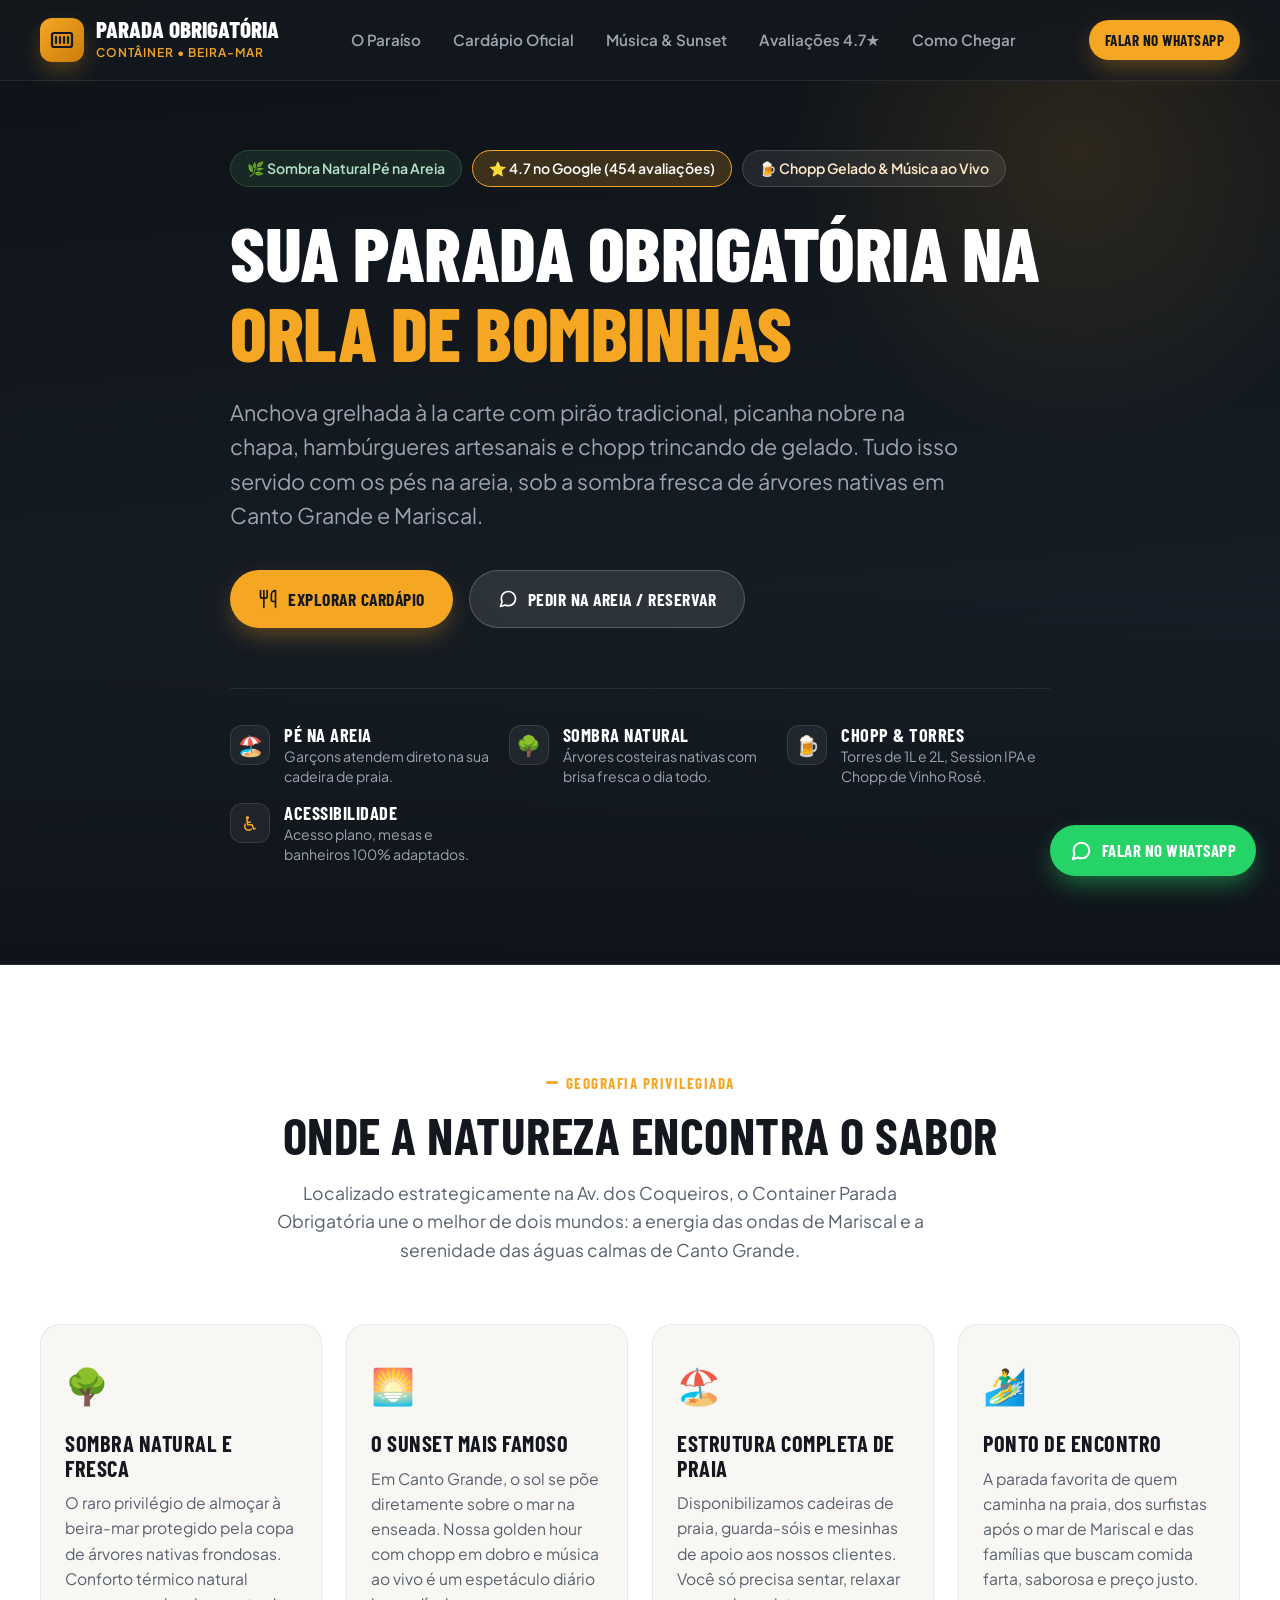
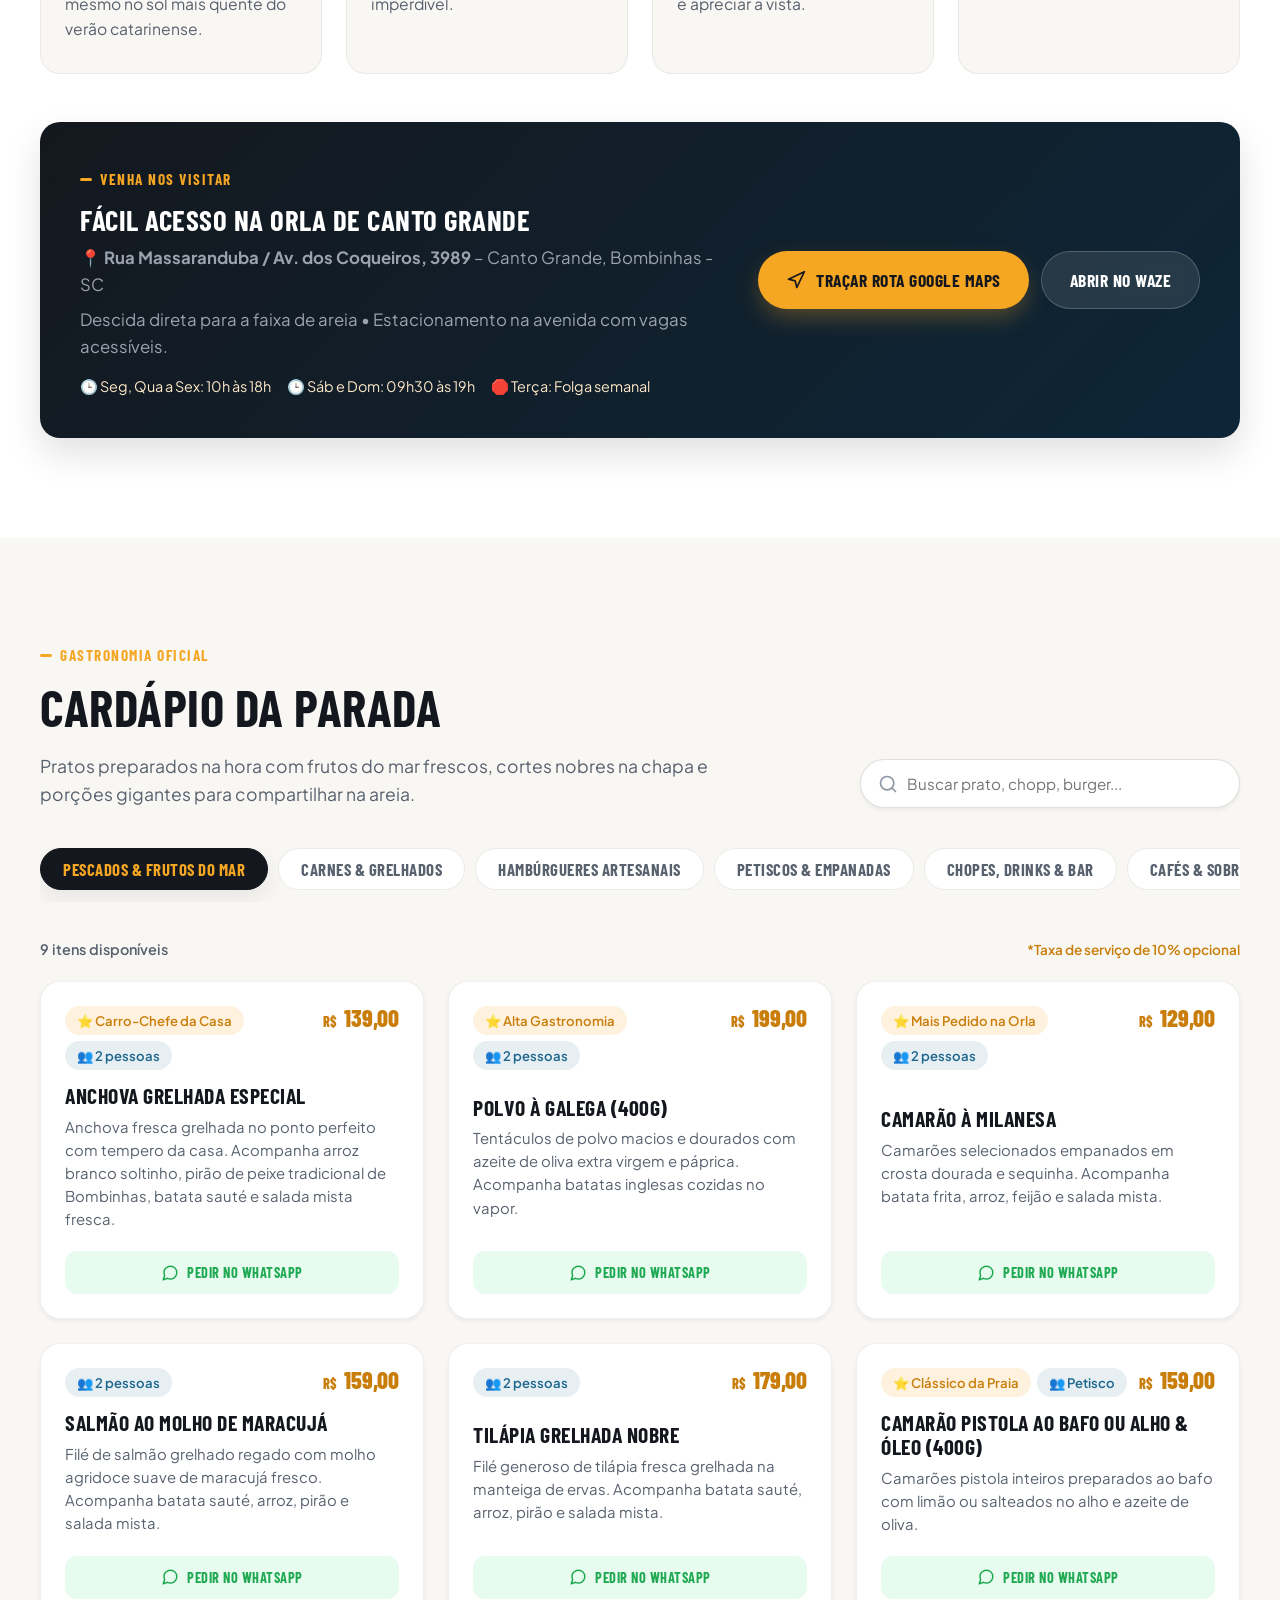
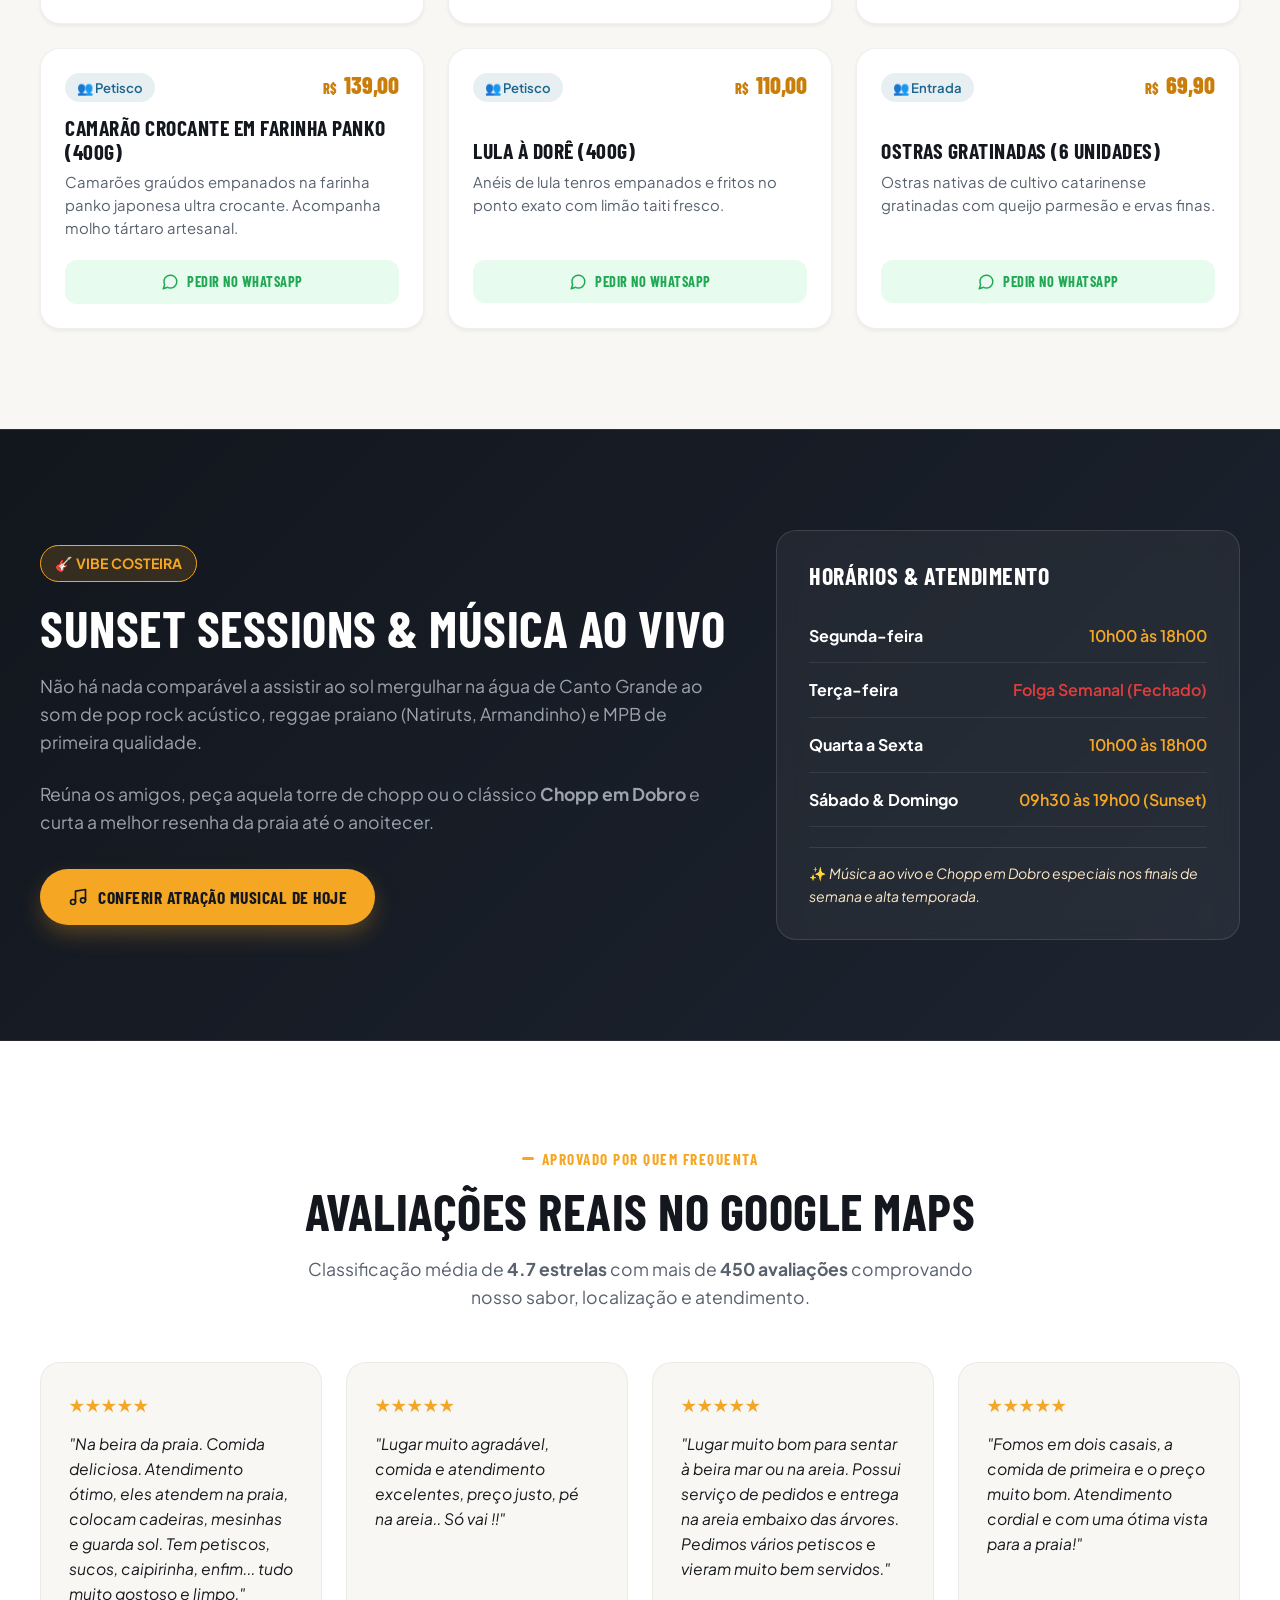
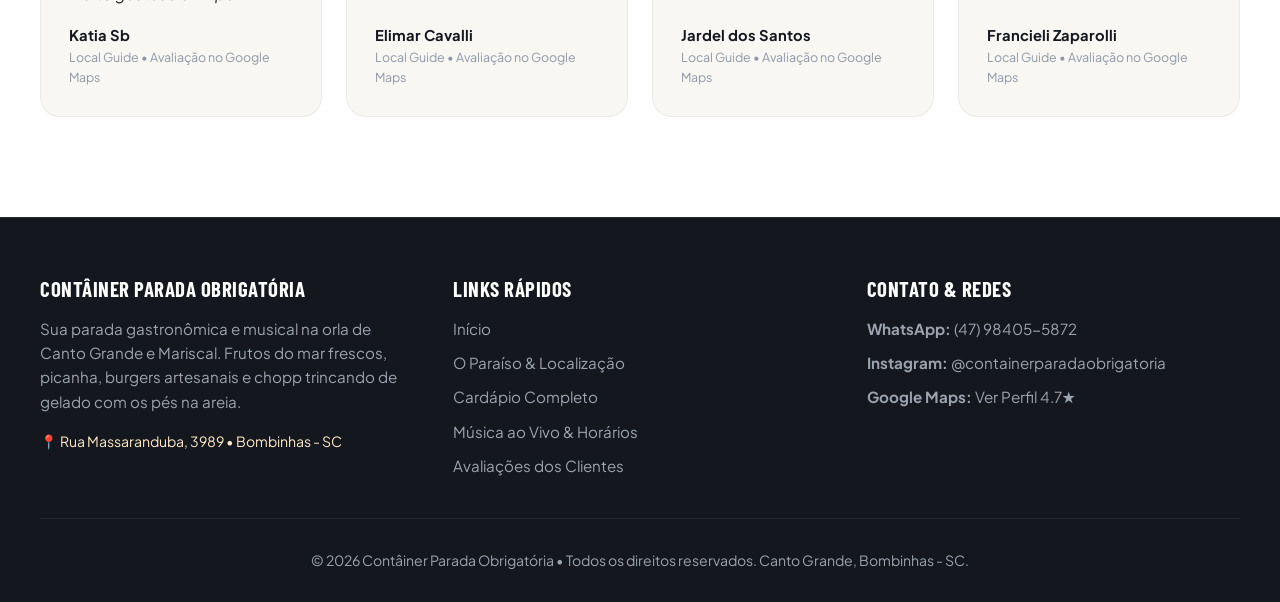
==== index.html @ 22cb0571 "feat: complete responsive landing page and interactive menu for Container Parada Obrigatoria" ====
<!DOCTYPE html>
<html lang="pt-BR">
<head>
  <meta charset="UTF-8">
  <meta name="viewport" content="width=device-width, initial-scale=1.0">
  <title>Contâiner Parada Obrigatória | Restaurante & Petiscaria Pé na Areia em Bombinhas - SC</title>
  
  <!-- SEO & OpenGraph Meta Tags -->
  <meta name="description" content="Restaurante e gastrobar beira-mar em Canto Grande / Mariscal, Bombinhas - SC. Anchova grelhada à la carte, picanha nobre, hambúrgueres artesanais, chopp trincando, sombra de árvores nativas e música ao vivo pé na areia.">
  <meta name="keywords" content="restaurante bombinhas, canto grande, mariscal, anchova grelhada, frutos do mar bombinhas, container parada obrigatoria, chopp beira mar, musica ao vivo bombinhas">
  <meta name="author" content="Contâiner Parada Obrigatória">
  <meta name="robots" content="index, follow">
  
  <meta property="og:type" content="restaurant">
  <meta property="og:title" content="Contâiner Parada Obrigatória | Sua Parada na Orla de Bombinhas">
  <meta property="og:description" content="Pé na areia sob sombra de árvores nativas! Anchova grelhada, picanha, burgers artesanais, chopp gelado e música ao vivo em Canto Grande.">
  <meta property="og:url" content="https://containerparadaobrigatoria.web.app">
  <meta property="og:image" content="https://lh3.googleusercontent.com/gps-cs-s/ANWiy9QlRjhACYg-tIsUpZpXEbgWNt5JgwL8dGF8FlA0pjjhNj8y-MZA4vlNCCmj78vxr0le2HrhOy15RnxWL4rq3_rG8RIcqYM8eotQzeQKIJyV6wi5kOQUW9Qnc5e8zcDmyTv44s9j=w1200-h630-k-no">
  <meta property="og:site_name" content="Contâiner Parada Obrigatória">
  
  <!-- Favicon SVG -->
  <link rel="icon" type="image/svg+xml" href="data:image/svg+xml,<svg xmlns='http://www.w3.org/2000/svg' viewBox='0 0 24 24' fill='%23F5A623'><rect x='2' y='4' width='20' height='16' rx='2' fill='%2314181E'/><path d='M6 8v8M10 8v8M14 8v8M18 8v8' stroke='%23F5A623' stroke-width='2'/></svg>">
  
  <!-- CSS Styles -->
  <link rel="stylesheet" href="./src/styles/tokens.css">
  <link rel="stylesheet" href="./src/styles/main.css">

  <!-- Schema.org Structured Data (JSON-LD) para SEO Local de Restaurante -->
  <script type="application/ld+json">
  {
    "@context": "https://schema.org",
    "@type": "Restaurant",
    "name": "Contâiner Parada Obrigatória",
    "image": "https://lh3.googleusercontent.com/gps-cs-s/ANWiy9QlRjhACYg-tIsUpZpXEbgWNt5JgwL8dGF8FlA0pjjhNj8y-MZA4vlNCCmj78vxr0le2HrhOy15RnxWL4rq3_rG8RIcqYM8eotQzeQKIJyV6wi5kOQUW9Qnc5e8zcDmyTv44s9j=w1200-h630-k-no",
    "address": {
      "@type": "PostalAddress",
      "streetAddress": "Rua Massaranduba, Av. dos Coqueiros, 3989",
      "addressLocality": "Bombinhas",
      "addressRegion": "SC",
      "postalCode": "88215-000",
      "addressCountry": "BR"
    },
    "geo": {
      "@type": "GeoCoordinates",
      "latitude": -27.1943197,
      "longitude": -48.4977553
    },
    "url": "https://containerparadaobrigatoria.web.app",
    "telephone": "+5547984055872",
    "servesCuisine": [
      "Frutos do Mar",
      "Culinária Litorânea",
      "Hambúrgueres Artesanais",
      "Petiscaria",
      "Choperia"
    ],
    "priceRange": "$$",
    "aggregateRating": {
      "@type": "AggregateRating",
      "ratingValue": "4.7",
      "reviewCount": "454"
    },
    "openingHoursSpecification": [
      {
        "@type": "OpeningHoursSpecification",
        "dayOfWeek": ["Wednesday", "Thursday", "Friday", "Monday"],
        "opens": "10:00",
        "closes": "18:00"
      },
      {
        "@type": "OpeningHoursSpecification",
        "dayOfWeek": ["Saturday", "Sunday"],
        "opens": "09:30",
        "closes": "19:00"
      }
    ],
    "amenityFeature": [
      { "@type": "LocationFeatureSpecification", "name": "Atendimento Pé na Areia", "value": true },
      { "@type": "LocationFeatureSpecification", "name": "Sombra Natural de Árvores", "value": true },
      { "@type": "LocationFeatureSpecification", "name": "Acessibilidade para Cadeira de Rodas", "value": true },
      { "@type": "LocationFeatureSpecification", "name": "Música ao Vivo", "value": true }
    ]
  }
  </script>
</head>
<body>

  <!-- ========================================================================
       HEADER / NAVBAR
       ======================================================================== -->
  <header class="site-header">
    <div class="container header-container">
      <a href="#inicio" class="brand-logo" aria-label="Contâiner Parada Obrigatória">
        <div class="brand-icon">
          <svg width="24" height="24" viewBox="0 0 24 24" fill="none" stroke="currentColor" stroke-width="2.2" stroke-linecap="round" stroke-linejoin="round">
            <rect x="2" y="5" width="20" height="14" rx="2"/>
            <line x1="6" y1="9" x2="6" y2="15"/>
            <line x1="10" y1="9" x2="10" y2="15"/>
            <line x1="14" y1="9" x2="14" y2="15"/>
            <line x1="18" y1="9" x2="18" y2="15"/>
          </svg>
        </div>
        <div class="brand-text">
          <span class="brand-title">PARADA OBRIGATÓRIA</span>
          <span class="brand-subtitle">CONTÂINER • BEIRA-MAR</span>
        </div>
      </a>

      <nav class="nav-menu" aria-label="Navegação principal">
        <a href="#paraiso" class="nav-link">O Paraíso</a>
        <a href="#cardapio" class="nav-link">Cardápio Oficial</a>
        <a href="#musica" class="nav-link">Música & Sunset</a>
        <a href="#avaliacoes" class="nav-link">Avaliações 4.7★</a>
        <a href="#localizacao" class="nav-link">Como Chegar</a>
      </nav>

      <a href="https://wa.me/5547984055872?text=Ol%C3%A1!%20Gostaria%20de%20reservar%20uma%20mesa%20ou%20saber%20do%20atendimento%20na%20praia%20hoje!" target="_blank" rel="noopener noreferrer" class="btn btn-primary btn-sm">
        <span>Falar no WhatsApp</span>
      </a>
    </div>
  </header>

  <!-- ========================================================================
       HERO SECTION
       ======================================================================== -->
  <section id="inicio" class="hero-section">
    <div class="container hero-content">
      <div class="hero-badges-wrapper">
        <div class="hero-badge-pill shade">
          <span>🌿 Sombra Natural Pé na Areia</span>
        </div>
        <div class="hero-badge-pill highlight">
          <span>⭐ 4.7 no Google (454 avaliações)</span>
        </div>
        <div class="hero-badge-pill">
          <span>🍺 Chopp Gelado & Música ao Vivo</span>
        </div>
      </div>

      <h1 class="hero-title">
        SUA PARADA OBRIGATÓRIA NA <span>ORLA DE BOMBINHAS</span>
      </h1>

      <p class="hero-lead">
        Anchova grelhada à la carte com pirão tradicional, picanha nobre na chapa, hambúrgueres artesanais e chopp trincando de gelado. Tudo isso servido com os pés na areia, sob a sombra fresca de árvores nativas em Canto Grande e Mariscal.
      </p>

      <div class="hero-actions">
        <a href="#cardapio" class="btn btn-primary">
          <svg width="20" height="20" viewBox="0 0 24 24" fill="none" stroke="currentColor" stroke-width="2" stroke-linecap="round" stroke-linejoin="round">
            <path d="M3 2v7c0 1.1.9 2 2 2h4a2 2 0 0 0 2-2V2"/>
            <path d="M7 2v20"/>
            <path d="M21 15V2v0a5 5 0 0 0-5 5v6c0 1.1.9 2 2 2h3Zm0 0v7"/>
          </svg>
          <span>Explorar Cardápio</span>
        </a>
        <a href="https://wa.me/5547984055872?text=Ol%C3%A1!%20Estou%20na%20praia%20e%20gostaria%20de%20um%20atendimento%20com%20cadeiras%20e%20guarda-sol!" target="_blank" rel="noopener noreferrer" class="btn btn-secondary">
          <svg width="20" height="20" viewBox="0 0 24 24" fill="none" stroke="currentColor" stroke-width="2" stroke-linecap="round" stroke-linejoin="round">
            <path d="M21 11.5a8.38 8.38 0 0 1-.9 3.8 8.5 8.5 0 0 1-7.6 4.7 8.38 8.38 0 0 1-3.8-.9L3 21l1.9-5.7a8.38 8.38 0 0 1-.9-3.8 8.5 8.5 0 0 1 4.7-7.6 8.38 8.38 0 0 1 3.8-.9h.5a8.48 8.48 0 0 1 8 8v.5z"/>
          </svg>
          <span>Pedir na Areia / Reservar</span>
        </a>
      </div>

      <!-- Faixa de Destaques Rápidos -->
      <div class="hero-highlights-strip">
        <div class="highlight-item">
          <div class="highlight-icon">🏖️</div>
          <div class="highlight-text">
            <h4>Pé na Areia</h4>
            <p>Garçons atendem direto na sua cadeira de praia.</p>
          </div>
        </div>
        <div class="highlight-item">
          <div class="highlight-icon">🌳</div>
          <div class="highlight-text">
            <h4>Sombra Natural</h4>
            <p>Árvores costeiras nativas com brisa fresca o dia todo.</p>
          </div>
        </div>
        <div class="highlight-item">
          <div class="highlight-icon">🍺</div>
          <div class="highlight-text">
            <h4>Chopp & Torres</h4>
            <p>Torres de 1L e 2L, Session IPA e Chopp de Vinho Rosé.</p>
          </div>
        </div>
        <div class="highlight-item">
          <div class="highlight-icon">♿</div>
          <div class="highlight-text">
            <h4>Acessibilidade</h4>
            <p>Acesso plano, mesas e banheiros 100% adaptados.</p>
          </div>
        </div>
      </div>
    </div>
  </section>

  <!-- ========================================================================
       SEÇÃO: VALORIZAÇÃO DA LOCALIZAÇÃO ("NOSSO PARAÍSO")
       ======================================================================== -->
  <section id="paraiso" class="location-section">
    <div class="container">
      <div class="location-header">
        <span class="section-tag">Geografia Privilegiada</span>
        <h2 class="section-title">ONDE A NATUREZA ENCONTRA O SABOR</h2>
        <p class="section-desc">
          Localizado estrategicamente na Av. dos Coqueiros, o Container Parada Obrigatória une o melhor de dois mundos: a energia das ondas de Mariscal e a serenidade das águas calmas de Canto Grande.
        </p>
      </div>

      <div class="location-grid">
        <div class="location-card">
          <div class="location-card-icon">🌳</div>
          <h3 class="location-card-title">Sombra Natural e Fresca</h3>
          <p class="location-card-text">
            O raro privilégio de almoçar à beira-mar protegido pela copa de árvores nativas frondosas. Conforto térmico natural mesmo no sol mais quente do verão catarinense.
          </p>
        </div>

        <div class="location-card">
          <div class="location-card-icon">🌅</div>
          <h3 class="location-card-title">O Sunset Mais Famoso</h3>
          <p class="location-card-text">
            Em Canto Grande, o sol se põe diretamente sobre o mar na enseada. Nossa golden hour com chopp em dobro e música ao vivo é um espetáculo diário imperdível.
          </p>
        </div>

        <div class="location-card">
          <div class="location-card-icon">🏖️</div>
          <h3 class="location-card-title">Estrutura Completa de Praia</h3>
          <p class="location-card-text">
            Disponibilizamos cadeiras de praia, guarda-sóis e mesinhas de apoio aos nossos clientes. Você só precisa sentar, relaxar e apreciar a vista.
          </p>
        </div>

        <div class="location-card">
          <div class="location-card-icon">🏄‍♂️</div>
          <h3 class="location-card-title">Ponto de Encontro</h3>
          <p class="location-card-text">
            A parada favorita de quem caminha na praia, dos surfistas após o mar de Mariscal e das famílias que buscam comida farta, saborosa e preço justo.
          </p>
        </div>
      </div>

      <!-- Banner de Endereço & Rotas GPS -->
      <div class="location-access-banner" id="localizacao">
        <div class="access-info">
          <span class="section-tag" style="color: var(--color-gold-amber);">Venha nos Visitar</span>
          <h3>FÁCIL ACESSO NA ORLA DE CANTO GRANDE</h3>
          <p>📍 <strong>Rua Massaranduba / Av. dos Coqueiros, 3989</strong> – Canto Grande, Bombinhas - SC</p>
          <p>Descida direta para a faixa de areia • Estacionamento na avenida com vagas acessíveis.</p>
          <div class="access-meta">
            <span>🕒 Seg, Qua a Sex: 10h às 18h</span>
            <span>🕒 Sáb e Dom: 09h30 às 19h</span>
            <span>🛑 Terça: Folga semanal</span>
          </div>
        </div>

        <div class="access-buttons">
          <a href="https://www.google.com/maps/dir/?api=1&destination=-27.1943197,-48.4977553" target="_blank" rel="noopener noreferrer" class="btn btn-primary">
            <svg width="20" height="20" viewBox="0 0 24 24" fill="none" stroke="currentColor" stroke-width="2" stroke-linecap="round" stroke-linejoin="round">
              <polygon points="3 11 22 2 13 21 11 13 3 11"/>
            </svg>
            <span>Traçar Rota Google Maps</span>
          </a>
          <a href="https://waze.com/ul?ll=-27.1943197,-48.4977553&navigate=yes" target="_blank" rel="noopener noreferrer" class="btn btn-secondary">
            <span>Abrir no Waze</span>
          </a>
        </div>
      </div>
    </div>
  </section>

  <!-- ========================================================================
       SEÇÃO: CARDÁPIO DIGITAL INTERATIVO
       ======================================================================== -->
  <section id="cardapio" class="menu-section">
    <div class="container">
      <div class="menu-header-bar">
        <div>
          <span class="section-tag">Gastronomia Oficial</span>
          <h2 class="section-title">CARDÁPIO DA PARADA</h2>
          <p class="section-desc">
            Pratos preparados na hora com frutos do mar frescos, cortes nobres na chapa e porções gigantes para compartilhar na areia.
          </p>
        </div>

        <div class="menu-search-wrapper">
          <svg class="search-icon" width="20" height="20" viewBox="0 0 24 24" fill="none" stroke="currentColor" stroke-width="2" stroke-linecap="round" stroke-linejoin="round">
            <circle cx="11" cy="11" r="8"/>
            <line x1="21" y1="21" x2="16.65" y2="16.65"/>
          </svg>
          <input type="text" id="menu-search" class="menu-search-input" placeholder="Buscar prato, chopp, burger..." aria-label="Buscar pratos no cardápio">
        </div>
      </div>

      <!-- Abas de Categorias -->
      <div class="menu-tabs-wrapper">
        <div class="menu-tabs-nav" id="menu-tabs" role="tablist">
          <!-- Renderizado via JavaScript -->
        </div>
      </div>

      <div style="display: flex; justify-content: space-between; align-items: center; margin-bottom: 20px;">
        <span id="menu-counter" style="font-size: 0.9rem; color: var(--color-text-secondary); font-weight: 600;">Carregando pratos...</span>
        <span style="font-size: 0.85rem; color: var(--color-gold-dark); font-weight: 600;">*Taxa de serviço de 10% opcional</span>
      </div>

      <!-- Grid dos Pratos -->
      <div class="menu-items-grid" id="menu-items-grid">
        <!-- Renderizado dinamicamente pelo menu.js -->
      </div>
    </div>
  </section>

  <!-- ========================================================================
       SEÇÃO: MÚSICA AO VIVO & SUNSET SESSIONS
       ======================================================================== -->
  <section id="musica" class="music-section">
    <div class="container music-box">
      <div>
        <div class="music-badge">
          <span>🎸 Vibe Costeira</span>
        </div>
        <h2 class="section-title light">SUNSET SESSIONS & MÚSICA AO VIVO</h2>
        <p class="section-desc light" style="margin-bottom: 24px;">
          Não há nada comparável a assistir ao sol mergulhar na água de Canto Grande ao som de pop rock acústico, reggae praiano (Natiruts, Armandinho) e MPB de primeira qualidade.
        </p>
        <p class="section-desc light" style="margin-bottom: 32px;">
          Reúna os amigos, peça aquela torre de chopp ou o clássico <strong>Chopp em Dobro</strong> e curta a melhor resenha da praia até o anoitecer.
        </p>

        <a href="https://wa.me/5547984055872?text=Ol%C3%A1!%20Qual%20%C3%A9%20a%20programa%C3%A7%C3%A3o%20musical%20deste%20final%20de%20semana?" target="_blank" rel="noopener noreferrer" class="btn btn-primary">
          <svg width="20" height="20" viewBox="0 0 24 24" fill="none" stroke="currentColor" stroke-width="2" stroke-linecap="round" stroke-linejoin="round">
            <path d="M9 18V5l12-2v13"/>
            <circle cx="6" cy="18" r="3"/>
            <circle cx="18" cy="16" r="3"/>
          </svg>
          <span>Conferir Atração Musical de Hoje</span>
        </a>
      </div>

      <div class="music-card-schedule">
        <h3 style="font-size: 1.5rem; margin-bottom: 20px; color: #FFFFFF; font-family: var(--font-display);">HORÁRIOS & ATENDIMENTO</h3>
        <div class="schedule-item">
          <span class="schedule-day">Segunda-feira</span>
          <span class="schedule-hours">10h00 às 18h00</span>
        </div>
        <div class="schedule-item">
          <span class="schedule-day">Terça-feira</span>
          <span class="schedule-hours" style="color: #E03E3E;">Folga Semanal (Fechado)</span>
        </div>
        <div class="schedule-item">
          <span class="schedule-day">Quarta a Sexta</span>
          <span class="schedule-hours">10h00 às 18h00</span>
        </div>
        <div class="schedule-item">
          <span class="schedule-day">Sábado & Domingo</span>
          <span class="schedule-hours">09h30 às 19h00 (Sunset)</span>
        </div>
        <div style="margin-top: 20px; padding-top: 14px; border-top: 1px solid rgba(255, 255, 255, 0.1); font-size: 0.88rem; color: var(--color-gold-light);">
          ✨ <em>Música ao vivo e Chopp em Dobro especiais nos finais de semana e alta temporada.</em>
        </div>
      </div>
    </div>
  </section>

  <!-- ========================================================================
       SEÇÃO: AVALIAÇÕES & PROVA SOCIAL GOOGLE MAPS
       ======================================================================== -->
  <section id="avaliacoes" class="reviews-section">
    <div class="container">
      <div style="text-align: center; max-width: 680px; margin: 0 auto 50px;">
        <span class="section-tag">Aprovado por Quem Frequenta</span>
        <h2 class="section-title">AVALIAÇÕES REAIS NO GOOGLE MAPS</h2>
        <p class="section-desc" style="margin: 0 auto;">
          Classificação média de <strong>4.7 estrelas</strong> com mais de <strong>450 avaliações</strong> comprovando nosso sabor, localização e atendimento.
        </p>
      </div>

      <div class="reviews-grid">
        <div class="review-card">
          <div>
            <div class="review-stars">★★★★★</div>
            <p class="review-text">
              "Na beira da praia. Comida deliciosa. Atendimento ótimo, eles atendem na praia, colocam cadeiras, mesinhas e guarda sol. Tem petiscos, sucos, caipirinha, enfim... tudo muito gostoso e limpo."
            </p>
          </div>
          <div>
            <div class="review-author">Katia Sb</div>
            <div class="review-badge">Local Guide • Avaliação no Google Maps</div>
          </div>
        </div>

        <div class="review-card">
          <div>
            <div class="review-stars">★★★★★</div>
            <p class="review-text">
              "Lugar muito agradável, comida e atendimento excelentes, preço justo, pé na areia.. Só vai !!"
            </p>
          </div>
          <div>
            <div class="review-author">Elimar Cavalli</div>
            <div class="review-badge">Local Guide • Avaliação no Google Maps</div>
          </div>
        </div>

        <div class="review-card">
          <div>
            <div class="review-stars">★★★★★</div>
            <p class="review-text">
              "Lugar muito bom para sentar à beira mar ou na areia. Possui serviço de pedidos e entrega na areia embaixo das árvores. Pedimos vários petiscos e vieram muito bem servidos."
            </p>
          </div>
          <div>
            <div class="review-author">Jardel dos Santos</div>
            <div class="review-badge">Local Guide • Avaliação no Google Maps</div>
          </div>
        </div>

        <div class="review-card">
          <div>
            <div class="review-stars">★★★★★</div>
            <p class="review-text">
              "Fomos em dois casais, a comida de primeira e o preço muito bom. Atendimento cordial e com uma ótima vista para a praia!"
            </p>
          </div>
          <div>
            <div class="review-author">Francieli Zaparolli</div>
            <div class="review-badge">Local Guide • Avaliação no Google Maps</div>
          </div>
        </div>
      </div>
    </div>
  </section>

  <!-- ========================================================================
       FOOTER
       ======================================================================== -->
  <footer class="site-footer">
    <div class="container">
      <div class="footer-grid">
        <div>
          <h3 class="footer-title">CONTÂINER PARADA OBRIGATÓRIA</h3>
          <p style="font-size: 0.95rem; line-height: 1.6; margin-bottom: 16px;">
            Sua parada gastronômica e musical na orla de Canto Grande e Mariscal. Frutos do mar frescos, picanha, burgers artesanais e chopp trincando de gelado com os pés na areia.
          </p>
          <p style="font-size: 0.88rem; color: var(--color-gold-light);">
            📍 Rua Massaranduba, 3989 • Bombinhas - SC
          </p>
        </div>

        <div>
          <h3 class="footer-title">LINKS RÁPIDOS</h3>
          <ul class="footer-links">
            <li><a href="#inicio">Início</a></li>
            <li><a href="#paraiso">O Paraíso & Localização</a></li>
            <li><a href="#cardapio">Cardápio Completo</a></li>
            <li><a href="#musica">Música ao Vivo & Horários</a></li>
            <li><a href="#avaliacoes">Avaliações dos Clientes</a></li>
          </ul>
        </div>

        <div>
          <h3 class="footer-title">CONTATO & REDES</h3>
          <ul class="footer-links">
            <li>
              <strong>WhatsApp:</strong> 
              <a href="https://wa.me/5547984055872" target="_blank" rel="noopener noreferrer">(47) 98405-5872</a>
            </li>
            <li>
              <strong>Instagram:</strong> 
              <a href="https://www.instagram.com/containerparadaobrigatoria/" target="_blank" rel="noopener noreferrer">@containerparadaobrigatoria</a>
            </li>
            <li>
              <strong>Google Maps:</strong> 
              <a href="https://www.google.com/maps/place/Container+Parada+Obrigat%C3%B3ria/@-27.1943197,-48.4977553,17z" target="_blank" rel="noopener noreferrer">Ver Perfil 4.7★</a>
            </li>
          </ul>
        </div>
      </div>

      <div class="footer-bottom">
        <p>&copy; 2026 Contâiner Parada Obrigatória • Todos os direitos reservados. Canto Grande, Bombinhas - SC.</p>
      </div>
    </div>
  </footer>

  <!-- ========================================================================
       BOTÃO FLUTUANTE DE WHATSAPP (FAB)
       ======================================================================== -->
  <a href="https://wa.me/5547984055872?text=Ol%C3%A1!%20Estou%20no%20site%20e%20gostaria%20de%20atendimento%20para%20mesa%20ou%20na%20praia!" target="_blank" rel="noopener noreferrer" class="whatsapp-fab" aria-label="Falar conosco no WhatsApp">
    <svg width="22" height="22" viewBox="0 0 24 24" fill="none" stroke="currentColor" stroke-width="2.2" stroke-linecap="round" stroke-linejoin="round">
      <path d="M21 11.5a8.38 8.38 0 0 1-.9 3.8 8.5 8.5 0 0 1-7.6 4.7 8.38 8.38 0 0 1-3.8-.9L3 21l1.9-5.7a8.38 8.38 0 0 1-.9-3.8 8.5 8.5 0 0 1 4.7-7.6 8.38 8.38 0 0 1 3.8-.9h.5a8.48 8.48 0 0 1 8 8v.5z"/>
    </svg>
    <span>Falar no WhatsApp</span>
  </a>

  <!-- Fallback Embedded Data para visualização local imediata sem depender de servidor HTTP -->
  <script>
    // Carregamento resiliente do cardápio caso rodando via protocolo file://
    window.__MENU_DATA__ = {"categorias": [{"id": "peixes_frutos_do_mar", "nome": "Pescados & Frutos do Mar", "icone": "fish", "descricao": "Pescados frescos e clássicos litorâneos preparados na hora, servidos à la carte com acompanhamentos nobres."}, {"id": "carnes_grelhados", "nome": "Carnes & Grelhados", "icone": "flame", "descricao": "Cortes nobres preparados na brasa e chapa quente, suculentos e bem servidos."}, {"id": "hamburgueres", "nome": "Hambúrgueres Artesanais", "icone": "beef", "descricao": "Pão brioche tostado na manteiga, blend da casa 150g no ponto certo e acompanhados de fritas crocantes."}, {"id": "petiscos_empanadas", "nome": "Petiscos & Empanadas", "icone": "utensils", "descricao": "Tábuas gigantes para compartilhar na areia, pastéis crocantes com maionese caseira e autênticas empanadas argentinas."}, {"id": "chopes_drinks", "nome": "Chopes, Drinks & Bar", "icone": "beer", "descricao": "Chopp artesanal trincando de gelado, torres de 1L e 2L, coquetelaria autoral e caipirinhas tropicais."}, {"id": "sobremesas_cafes", "nome": "Cafés & Sobremesas", "icone": "coffee", "descricao": "Para adoçar o dia na praia: churros gourmet, petit gateau, açaí bem gelado e crepes franceses."}], "itens": [{"id": "anchova_grelhada", "categoria": "peixes_frutos_do_mar", "nome": "Anchova Grelhada Especial", "preco": "139,00", "serve": "2 pessoas", "destaque": "Carro-Chefe da Casa", "descricao": "Anchova fresca grelhada no ponto perfeito com tempero da casa. Acompanha arroz branco soltinho, pirão de peixe tradicional de Bombinhas, batata sauté e salada mista fresca.", "foto": "anchova.webp"}, {"id": "polvo_galega", "categoria": "peixes_frutos_do_mar", "nome": "Polvo à Galega (400g)", "preco": "199,00", "serve": "2 pessoas", "destaque": "Alta Gastronomia", "descricao": "Tentáculos de polvo macios e dourados com azeite de oliva extra virgem e páprica. Acompanha batatas inglesas cozidas no vapor.", "foto": "polvo.webp"}, {"id": "camarao_milanesa", "categoria": "peixes_frutos_do_mar", "nome": "Camarão à Milanesa", "preco": "129,00", "serve": "2 pessoas", "destaque": "Mais Pedido na Orla", "descricao": "Camarões selecionados empanados em crosta dourada e sequinha. Acompanha batata frita, arroz, feijão e salada mista.", "foto": "camarao.webp"}, {"id": "salmao_maracuja", "categoria": "peixes_frutos_do_mar", "nome": "Salmão ao Molho de Maracujá", "preco": "159,00", "serve": "2 pessoas", "descricao": "Filé de salmão grelhado regado com molho agridoce suave de maracujá fresco. Acompanha batata sauté, arroz, pirão e salada mista.", "foto": "salmao.webp"}, {"id": "tilapia_grelhada", "categoria": "peixes_frutos_do_mar", "nome": "Tilápia Grelhada Nobre", "preco": "179,00", "serve": "2 pessoas", "descricao": "Filé generoso de tilápia fresca grelhada na manteiga de ervas. Acompanha batata sauté, arroz, pirão e salada mista.", "foto": "tilapia.webp"}, {"id": "camarao_pistola", "categoria": "peixes_frutos_do_mar", "nome": "Camarão Pistola ao Bafo ou Alho & Óleo (400g)", "preco": "159,00", "serve": "Petisco", "destaque": "Clássico da Praia", "descricao": "Camarões pistola inteiros preparados ao bafo com limão ou salteados no alho e azeite de oliva.", "foto": "pistola.webp"}, {"id": "camarao_panko", "categoria": "peixes_frutos_do_mar", "nome": "Camarão Crocante em Farinha Panko (400g)", "preco": "139,00", "serve": "Petisco", "descricao": "Camarões graúdos empanados na farinha panko japonesa ultra crocante. Acompanha molho tártaro artesanal.", "foto": "panko.webp"}, {"id": "lula_dourada", "categoria": "peixes_frutos_do_mar", "nome": "Lula à Dorê (400g)", "preco": "110,00", "serve": "Petisco", "descricao": "Anéis de lula tenros empanados e fritos no ponto exato com limão taiti fresco.", "foto": "lula.webp"}, {"id": "ostras_gratinadas", "categoria": "peixes_frutos_do_mar", "nome": "Ostras Gratinadas (6 unidades)", "preco": "69,90", "serve": "Entrada", "descricao": "Ostras nativas de cultivo catarinense gratinadas com queijo parmesão e ervas finas.", "foto": "ostras.webp"}, {"id": "picanha_chapa", "categoria": "carnes_grelhados", "nome": "Picanha na Chapa Nobre", "preco": "169,00", "serve": "2 pessoas", "destaque": "Corte Nobre", "descricao": "Fatias espessas de picanha de primeira seladas ao ponto na chapa bem quente. Acompanha batata frita crocante, arroz, feijão, farofa temperada, salada mista e molho da casa.", "foto": "picanha.webp"}, {"id": "frango_parmegiana", "categoria": "carnes_grelhados", "nome": "Parmegiana da Parada", "preco": "95,00", "serve": "2 pessoas", "destaque": "Eleita a Melhor da Região", "descricao": "Filé de frango empanado artesanal, coberto com molho de tomate pelati caseiro e queijo derretido em abundância. Acompanha polenta frita, arroz, feijão e salada mista.", "foto": "parmegiana.webp"}, {"id": "contra_file", "categoria": "carnes_grelhados", "nome": "Contra Filé Grelhado", "preco": "119,00", "serve": "2 pessoas", "descricao": "Bife de contrafilé macio e suculento com alho confitado. Acompanha batata frita, arroz, feijão e salada mista.", "foto": "contrafile.webp"}, {"id": "bisteca_carre", "categoria": "carnes_grelhados", "nome": "Bisteca de Carré Suíno", "preco": "129,00", "serve": "2 pessoas", "descricao": "Carré suíno grelhado com molho barbecue especial. Acompanha polenta crocante, arroz, feijão, salada mista e farofa.", "foto": "carre.webp"}, {"id": "burguer_obrigatorio", "categoria": "hamburgueres", "nome": "Burguer Obrigatório e Fritas", "preco": "55,00", "destaque": "Especial da Casa", "descricao": "Pão brioche selado, hambúrguer artesanal da casa 150g, fatias de bacon crocante, cheddar cremoso, mozzarella, maionese artesanal, alface, tomate, picles e cebola roxa. Acompanha fritas.", "foto": "burguer_obrigatorio.webp"}, {"id": "burguer_melt_crispy", "categoria": "hamburgueres", "nome": "Burguer Melt Crispy e Fritas", "preco": "58,00", "destaque": "Sucesso de Pedidos", "descricao": "Pão brioche, blend 150g, bacon crocante, cheddar derretido, maionese especial, cebola crispy dourada e um irresistível toque de melado de cana. Acompanha fritas.", "foto": "burguer_melt.webp"}, {"id": "burguer_duplo", "categoria": "hamburgueres", "nome": "Burguer Duplo 300g e Fritas", "preco": "49,00", "descricao": "Dois hambúrgueres artesanais de 150g (300g total de carne pura), maionese da casa, mozzarella derretida, alface e tomate no pão brioche. Acompanha fritas.", "foto": "burguer_duplo.webp"}, {"id": "burguer_bacon", "categoria": "hamburgueres", "nome": "Burguer Bacon e Fritas", "preco": "48,00", "descricao": "Pão brioche, hambúrguer 150g, fatias generosas de bacon artesanal, maionese, mozzarella, alface e tomate fresco. Acompanha fritas.", "foto": "burguer_bacon.webp"}, {"id": "burguer_vegetariano", "categoria": "hamburgueres", "nome": "Burguer Vegetariano e Fritas", "preco": "42,00", "descricao": "Pão brioche, ovo frito no ponto, maionese, cebola roxa, alface, tomate, picles e cenoura ralada fresca. Acompanha fritas.", "foto": "burguer_veg.webp"}, {"id": "burguer_kids", "categoria": "hamburgueres", "nome": "Burguer Kids", "preco": "26,00", "descricao": "Pão brioche macio, hambúrguer da casa 100g bem passado, queijo mozzarella e maionese suave.", "foto": "burguer_kids.webp"}, {"id": "tabua_parada", "categoria": "petiscos_empanadas", "nome": "Tábua da Parada (2.0 kg)", "preco": "289,00", "serve": "4 a 6 pessoas", "destaque": "A Maior da Orla", "descricao": "O banquete definitivo da praia: camarão à milanesa, anéis de lula, iscas de peixe, marisco à milanesa, bolinhos de peixe artesanais, bolinhos de camarão com queijo e batata frita crocante.", "foto": "tabua_parada.webp"}, {"id": "trevo_container", "categoria": "petiscos_empanadas", "nome": "Trevo Contâiner (1.2 kg)", "preco": "189,00", "serve": "3 a 4 pessoas", "descricao": "Combinação campeã com camarão sequinho, anéis de lula fritos, iscas de peixe empanadas e batata frita bem servida.", "foto": "trevo.webp"}, {"id": "empanadas_argentinas", "categoria": "petiscos_empanadas", "nome": "Empanadas Argentinas Artesanais", "preco": "16,00", "serve": "Unidade", "destaque": "Tradição Portenha", "descricao": "Massa folhada artesanal dourada no forno nos sabores clássicos: Carne Tradicional, Caprese, Frango Suave e Calabresa com Queijo.", "foto": "empanadas.webp"}, {"id": "pasteis_especiais", "categoria": "petiscos_empanadas", "nome": "Pastéis da Casa com Maionese Artesanal", "preco": "26,00", "serve": "Unidade", "descricao": "Pastel grande de feira frito na hora com massa crocante nos recheios: Queijo, Carne, Frango, 4 Queijos (R$ 32) ou Camarão com Catupiry (R$ 39). Acompanha maionese verde caseira.", "foto": "pastel.webp"}, {"id": "chopp_pilsen", "categoria": "chopes_drinks", "nome": "Chopp Pilsen Premium (400ml)", "preco": "16,00", "destaque": "Trincando de Gelado", "descricao": "Corpo leve, espuma cremosa e colarinho perfeito. Ideal para refrescar a tarde quente de praia em Canto Grande.", "foto": "chopp_pilsen.webp"}, {"id": "torre_chopp", "categoria": "chopes_drinks", "nome": "Torre de Chopp Pilsen (2 Litros)", "preco": "76,00", "serve": "Galera / Mesa", "destaque": "Chopp Gelado até o Fim", "descricao": "Torre térmica iluminada com tubo congelador interno para manter os 2 litros de chopp estupidamente gelados até o último copo. (Opção de 1L por R$ 39).", "foto": "torre_chopp.webp"}, {"id": "chopp_ipa", "categoria": "chopes_drinks", "nome": "Chopp Session IPA (400ml)", "preco": "18,00", "descricao": "Chopp artesanal lupulado com notas cítricas e tropicais. Corpo médio-baixo, extremamente refrescante para o clima de praia.", "foto": "chopp_ipa.webp"}, {"id": "chopp_vinho_rose", "categoria": "chopes_drinks", "nome": "Chopp de Vinho Rosé 'Safra Rosé' (1,5L)", "preco": "45,00", "destaque": "Sabor de Verão o Ano Todo", "descricao": "Mistura especial de uvas nobres com leveza e notas frutadas com a refrescância do espumante.", "foto": "chopp_rose.webp"}, {"id": "pina_colada_abacaxi", "categoria": "chopes_drinks", "nome": "Pina Colada no Abacaxi Natural", "preco": "39,00", "destaque": "Instagramável", "descricao": "Rum Bacardi, leite de coco, abacaxi e leite condensado servidos esculpidos dentro da própria fruta inteira.", "foto": "pina_colada.webp"}, {"id": "maracujohnnie", "categoria": "chopes_drinks", "nome": "Maracujohnnie", "preco": "34,90", "descricao": "Whisky Johnnie Walker Blonde, polpa de maracujá fresco e refrigerante Schweppes citrus gelado com gelo cristalino.", "foto": "maracujohnnie.webp"}, {"id": "caipira_obrigatoria", "categoria": "chopes_drinks", "nome": "Caipirinha Obrigatória", "preco": "30,00", "descricao": "Vodka Smirnoff misturada com infusão de maracujá fresco e morangos selecionados macerados com açúcar.", "foto": "caipira_obrigatoria.webp"}, {"id": "aperol_spritz", "categoria": "chopes_drinks", "nome": "Aperol Spritz", "preco": "34,00", "descricao": "Aperol, espumante Brut borbulhante, água com gás e fatia de laranja bahia fresca.", "foto": "aperol.webp"}, {"id": "churros_gourmet", "categoria": "sobremesas_cafes", "nome": "Churros Gourmet (Porção com 7 mini)", "preco": "15,00", "destaque": "Queridinho da Praia", "descricao": "Mini churros crocantes polvilhados com açúcar e canela, servidos quentinhos com doce de leite artesanal cremoso.", "foto": "churros.webp"}, {"id": "acai_tigela", "categoria": "sobremesas_cafes", "nome": "Açaí na Tigela Puro (400ml)", "preco": "35,00", "destaque": "Pós-Surf / Energia", "descricao": "Cremoso e bem gelado, acompanhado de banana em rodelas, granola crocante, leite em pó e leite condensado. (Opção 200ml por R$ 25).", "foto": "acai.webp"}, {"id": "petit_gateau", "categoria": "sobremesas_cafes", "nome": "Petit Gateau com Sorvete", "preco": "28,00", "descricao": "Bolinho de chocolate com recheio cremoso escorrendo, servido com bola de sorvete de creme e calda de chocolate.", "foto": "petit_gateau.webp"}]};
  </script>
  <script src="./src/js/menu.js"></script>
</body>
</html>
---- src/styles/tokens.css ----
/**
 * Container Parada Obrigatória — Design Tokens
 * Identidade visual tropical-industrial marítima inspirada no container beira-mar,
 * sombra de árvores nativas, mar de Canto Grande e chopp artesanal trincando.
 */

:root {
  /* Paleta Base: Container & Superfícies Noturnas */
  --color-container-dark: #14181E;
  --color-container-surface: #1E232B;
  --color-container-elevated: #282E38;
  --color-container-border: rgba(255, 255, 255, 0.08);
  --color-container-border-glow: rgba(245, 166, 35, 0.3);

  /* Paleta Dourada: Chopp Gelado, Pôr do Sol & Acentos */
  --color-gold-amber: #F5A623;
  --color-gold-hover: #E59515;
  --color-gold-dark: #C97E0C;
  --color-gold-light: #FDE8C7;
  --color-gold-glow: rgba(245, 166, 35, 0.25);

  /* Paleta Marítima: Oceano de Canto Grande & Mariscal */
  --color-ocean-deep: #0D2638;
  --color-ocean-navy: #153C58;
  --color-ocean-teal: #1C658C;
  --color-ocean-soft: #E8F2F8;

  /* Paleta Natureza: Areia, Madeira de Deck & Sombra das Árvores */
  --color-sand-bg: #F9F7F3;
  --color-sand-surface: #FFFFFF;
  --color-wood-deck: #8A5A36;
  --color-tree-shade: #2B5741;
  --color-tree-shade-light: #EBF4EE;

  /* Tipografia & Textos */
  --color-text-dark: #16191E;
  --color-text-secondary: #58616E;
  --color-text-muted: #8E98A5;
  --color-text-light: #F3F4F6;
  --color-text-light-muted: #9CA3AF;

  /* Fontes Oficiais */
  --font-display: 'Barlow Condensed', -apple-system, BlinkMacSystemFont, sans-serif;
  --font-body: 'Plus Jakarta Sans', system-ui, -apple-system, sans-serif;

  /* Espaçamentos e Raios */
  --radius-sm: 6px;
  --radius-md: 12px;
  --radius-lg: 20px;
  --radius-pill: 9999px;

  /* Sombras */
  --shadow-sm: 0 2px 4px rgba(0, 0, 0, 0.06);
  --shadow-md: 0 8px 24px rgba(0, 0, 0, 0.08);
  --shadow-lg: 0 16px 36px rgba(0, 0, 0, 0.12);
  --shadow-gold: 0 10px 25px -4px rgba(245, 166, 35, 0.35);
  --shadow-float: 0 20px 40px -10px rgba(0, 0, 0, 0.28);

  /* Transições suaves */
  --transition-fast: 0.15s ease;
  --transition-normal: 0.25s cubic-bezier(0.16, 1, 0.3, 1);
}
---- src/styles/main.css ----
@import url('https://fonts.googleapis.com/css2?family=Barlow+Condensed:wght@600;700;800&family=Plus+Jakarta+Sans:wght@400;500;600;700&display=swap');
@import url('./tokens.css');

/* ==========================================================================
   RESET & FUNDAÇÃO GLOBAL
   ========================================================================== */
*, *::before, *::after {
  box-sizing: border-box;
  margin: 0;
  padding: 0;
}

html {
  font-family: var(--font-body);
  color: var(--color-text-dark);
  background-color: var(--color-sand-bg);
  scroll-behavior: smooth;
  -webkit-font-smoothing: antialiased;
  -moz-osx-font-smoothing: grayscale;
}

body {
  overflow-x: hidden;
  line-height: 1.6;
  min-height: 100vh;
  display: flex;
  flex-direction: column;
}

img, svg {
  display: block;
  max-width: 100%;
}

a {
  color: inherit;
  text-decoration: none;
}

button {
  font-family: inherit;
  border: none;
  background: none;
  cursor: pointer;
}

.container {
  width: 100%;
  max-width: 1240px;
  margin-left: auto;
  margin-right: auto;
  padding-left: 20px;
  padding-right: 20px;
}

/* ==========================================================================
   TIPOGRAFIA & TÍTULOS
   ========================================================================== */
h1, h2, h3, h4 {
  font-family: var(--font-display);
  text-transform: uppercase;
  letter-spacing: 0.5px;
  line-height: 1.1;
  font-weight: 700;
}

.section-tag {
  display: inline-flex;
  align-items: center;
  gap: 8px;
  font-family: var(--font-display);
  font-size: 0.95rem;
  letter-spacing: 1.5px;
  text-transform: uppercase;
  font-weight: 700;
  color: var(--color-gold-amber);
  margin-bottom: 12px;
}

.section-tag::before {
  content: '';
  width: 12px;
  height: 3px;
  background-color: var(--color-gold-amber);
  border-radius: var(--radius-pill);
}

.section-title {
  font-size: clamp(2rem, 4vw, 3.2rem);
  color: var(--color-container-dark);
  margin-bottom: 16px;
}

.section-title.light {
  color: #FFFFFF;
}

.section-desc {
  font-size: 1.1rem;
  color: var(--color-text-secondary);
  max-width: 680px;
  line-height: 1.6;
}

.section-desc.light {
  color: var(--color-text-light-muted);
}

/* ==========================================================================
   BOTÕES & COMPONENTES BASE
   ========================================================================== */
.btn {
  display: inline-flex;
  align-items: center;
  justify-content: center;
  gap: 10px;
  padding: 14px 28px;
  font-family: var(--font-display);
  font-size: 1.1rem;
  font-weight: 700;
  letter-spacing: 0.5px;
  text-transform: uppercase;
  border-radius: var(--radius-pill);
  transition: all var(--transition-normal);
  cursor: pointer;
}

.btn-primary {
  background-color: var(--color-gold-amber);
  color: var(--color-container-dark);
  box-shadow: var(--shadow-gold);
}

.btn-primary:hover {
  background-color: var(--color-gold-hover);
  transform: translateY(-2px);
  box-shadow: 0 12px 28px -4px rgba(245, 166, 35, 0.45);
}

.btn-secondary {
  background-color: rgba(255, 255, 255, 0.1);
  color: #FFFFFF;
  border: 1px solid rgba(255, 255, 255, 0.2);
  backdrop-filter: blur(8px);
}

.btn-secondary:hover {
  background-color: rgba(255, 255, 255, 0.2);
  border-color: rgba(255, 255, 255, 0.4);
  transform: translateY(-2px);
}

.btn-whatsapp {
  background-color: #25D366;
  color: #FFFFFF;
  box-shadow: 0 8px 24px -4px rgba(37, 211, 102, 0.4);
}

.btn-whatsapp:hover {
  background-color: #20BA5A;
  transform: translateY(-2px);
}

.btn-sm {
  padding: 8px 16px;
  font-size: 0.95rem;
}

.badge {
  display: inline-flex;
  align-items: center;
  gap: 6px;
  padding: 4px 12px;
  border-radius: var(--radius-pill);
  font-size: 0.82rem;
  font-weight: 600;
}

.badge-serve {
  background-color: rgba(28, 101, 140, 0.1);
  color: var(--color-ocean-teal);
}

.badge-destaque {
  background-color: rgba(245, 166, 35, 0.15);
  color: var(--color-gold-dark);
}

/* ==========================================================================
   HEADER / NAVBAR FIXA
   ========================================================================== */
.site-header {
  position: fixed;
  top: 0;
  left: 0;
  width: 100%;
  z-index: 1000;
  background-color: rgba(20, 24, 30, 0.88);
  backdrop-filter: blur(14px);
  border-bottom: 1px solid var(--color-container-border);
  transition: all var(--transition-normal);
}

.header-container {
  display: flex;
  align-items: center;
  justify-content: space-between;
  height: 80px;
}

.brand-logo {
  display: flex;
  align-items: center;
  gap: 12px;
}

.brand-icon {
  width: 44px;
  height: 44px;
  background: linear-gradient(135deg, var(--color-gold-amber), var(--color-gold-dark));
  border-radius: var(--radius-md);
  display: flex;
  align-items: center;
  justify-content: center;
  color: var(--color-container-dark);
  box-shadow: var(--shadow-gold);
}

.brand-text {
  display: flex;
  flex-direction: column;
}

.brand-title {
  font-family: var(--font-display);
  font-size: 1.45rem;
  font-weight: 800;
  color: #FFFFFF;
  line-height: 1;
}

.brand-subtitle {
  font-size: 0.75rem;
  font-weight: 600;
  letter-spacing: 1px;
  color: var(--color-gold-amber);
  text-transform: uppercase;
  margin-top: 2px;
}

.nav-menu {
  display: none;
  align-items: center;
  gap: 32px;
}

@media (min-width: 860px) {
  .nav-menu {
    display: flex;
  }
}

.nav-link {
  font-size: 0.95rem;
  font-weight: 600;
  color: var(--color-text-light-muted);
  transition: color var(--transition-fast);
}

.nav-link:hover {
  color: var(--color-gold-amber);
}

/* ==========================================================================
   HERO SECTION
   ========================================================================== */
.hero-section {
  position: relative;
  background: linear-gradient(175deg, #0E1217 0%, #161C24 60%, #1A222D 100%);
  color: #FFFFFF;
  padding-top: 150px;
  padding-bottom: 100px;
  border-bottom: 1px solid var(--color-container-border);
  overflow: hidden;
}

.hero-section::before {
  content: '';
  position: absolute;
  top: -150px;
  right: -100px;
  width: 600px;
  height: 600px;
  background: radial-gradient(circle, rgba(245, 166, 35, 0.12) 0%, transparent 70%);
  pointer-events: none;
}

.hero-section::after {
  content: '';
  position: absolute;
  bottom: 0;
  left: 0;
  width: 100%;
  height: 40%;
  background: linear-gradient(to top, rgba(14, 18, 23, 0.9), transparent);
  pointer-events: none;
}

.hero-content {
  position: relative;
  z-index: 2;
  max-width: 860px;
}

.hero-badges-wrapper {
  display: flex;
  flex-wrap: wrap;
  gap: 10px;
  margin-bottom: 24px;
}

.hero-badge-pill {
  display: inline-flex;
  align-items: center;
  gap: 8px;
  padding: 6px 16px;
  background-color: rgba(255, 255, 255, 0.08);
  border: 1px solid rgba(255, 255, 255, 0.15);
  border-radius: var(--radius-pill);
  font-size: 0.88rem;
  font-weight: 600;
  color: var(--color-gold-light);
  backdrop-filter: blur(8px);
}

.hero-badge-pill.highlight {
  background-color: rgba(245, 166, 35, 0.2);
  border-color: var(--color-gold-amber);
  color: #FFFFFF;
}

.hero-badge-pill.shade {
  background-color: rgba(43, 87, 65, 0.3);
  border-color: rgba(60, 130, 95, 0.4);
  color: #B5E0C8;
}

.hero-title {
  font-size: clamp(2.6rem, 6vw, 4.8rem);
  font-weight: 800;
  line-height: 1.05;
  margin-bottom: 24px;
  letter-spacing: -0.5px;
}

.hero-title span {
  color: var(--color-gold-amber);
  display: inline-block;
}

.hero-lead {
  font-size: clamp(1.1rem, 2vw, 1.35rem);
  color: var(--color-text-light-muted);
  line-height: 1.6;
  margin-bottom: 36px;
  max-width: 740px;
}

.hero-actions {
  display: flex;
  flex-wrap: wrap;
  gap: 16px;
  margin-bottom: 60px;
}

/* Faixa de Pilares em Destaque */
.hero-highlights-strip {
  position: relative;
  z-index: 2;
  display: grid;
  grid-template-columns: repeat(auto-fit, minmax(220px, 1fr));
  gap: 16px;
  border-top: 1px solid var(--color-container-border);
  padding-top: 36px;
}

.highlight-item {
  display: flex;
  align-items: flex-start;
  gap: 14px;
}

.highlight-icon {
  width: 40px;
  height: 40px;
  border-radius: var(--radius-md);
  background-color: rgba(255, 255, 255, 0.06);
  border: 1px solid rgba(255, 255, 255, 0.1);
  display: flex;
  align-items: center;
  justify-content: center;
  color: var(--color-gold-amber);
  font-size: 1.25rem;
  flex-shrink: 0;
}

.highlight-text h4 {
  font-size: 1.15rem;
  color: #FFFFFF;
  margin-bottom: 2px;
}

.highlight-text p {
  font-size: 0.88rem;
  color: var(--color-text-light-muted);
  line-height: 1.4;
}

/* ==========================================================================
   SEÇÃO DE VALORIZAÇÃO DA LOCALIZAÇÃO ("NOSSO PARAÍSO")
   ========================================================================== */
.location-section {
  padding: 100px 0;
  background-color: #FFFFFF;
  position: relative;
}

.location-header {
  text-align: center;
  max-width: 760px;
  margin-left: auto;
  margin-right: auto;
  margin-bottom: 60px;
}

.location-grid {
  display: grid;
  grid-template-columns: repeat(auto-fit, minmax(280px, 1fr));
  gap: 24px;
  margin-bottom: 48px;
}

.location-card {
  background-color: var(--color-sand-bg);
  border: 1px solid rgba(0, 0, 0, 0.06);
  border-radius: var(--radius-lg);
  padding: 32px 24px;
  transition: all var(--transition-normal);
}

.location-card:hover {
  transform: translateY(-4px);
  box-shadow: var(--shadow-md);
  border-color: rgba(245, 166, 35, 0.3);
}

.location-card-icon {
  font-size: 2.2rem;
  margin-bottom: 18px;
}

.location-card-title {
  font-size: 1.4rem;
  color: var(--color-container-dark);
  margin-bottom: 10px;
}

.location-card-text {
  font-size: 0.98rem;
  color: var(--color-text-secondary);
  line-height: 1.6;
}

/* Banner de Endereço & Acesso */
.location-access-banner {
  background: linear-gradient(135deg, var(--color-container-dark) 0%, var(--color-ocean-deep) 100%);
  color: #FFFFFF;
  border-radius: var(--radius-lg);
  padding: 40px;
  display: flex;
  flex-direction: column;
  gap: 32px;
  box-shadow: var(--shadow-lg);
}

@media (min-width: 900px) {
  .location-access-banner {
    flex-direction: row;
    align-items: center;
    justify-content: space-between;
  }
}

.access-info h3 {
  font-size: 1.8rem;
  margin-bottom: 10px;
  color: #FFFFFF;
}

.access-info p {
  color: var(--color-text-light-muted);
  font-size: 1.05rem;
  margin-bottom: 8px;
}

.access-meta {
  display: flex;
  flex-wrap: wrap;
  gap: 16px;
  font-size: 0.9rem;
  color: var(--color-gold-light);
  margin-top: 14px;
}

.access-buttons {
  display: flex;
  flex-wrap: wrap;
  gap: 12px;
  flex-shrink: 0;
}

/* ==========================================================================
   SEÇÃO CARDÁPIO DIGITAL INTERATIVO
   ========================================================================== */
.menu-section {
  padding: 100px 0;
  background-color: var(--color-sand-bg);
}

.menu-header-bar {
  display: flex;
  flex-direction: column;
  gap: 24px;
  margin-bottom: 40px;
}

@media (min-width: 768px) {
  .menu-header-bar {
    flex-direction: row;
    align-items: flex-end;
    justify-content: space-between;
  }
}

.menu-search-wrapper {
  position: relative;
  width: 100%;
  max-width: 380px;
}

.menu-search-input {
  width: 100%;
  padding: 14px 20px 14px 46px;
  border-radius: var(--radius-pill);
  border: 1px solid rgba(0, 0, 0, 0.12);
  background-color: #FFFFFF;
  font-family: var(--font-body);
  font-size: 0.95rem;
  color: var(--color-text-dark);
  box-shadow: var(--shadow-sm);
  transition: all var(--transition-fast);
}

.menu-search-input:focus {
  outline: none;
  border-color: var(--color-gold-amber);
  box-shadow: 0 0 0 3px rgba(245, 166, 35, 0.2);
}

.search-icon {
  position: absolute;
  top: 50%;
  left: 18px;
  transform: translateY(-50%);
  color: var(--color-text-muted);
  pointer-events: none;
}

/* Abas de Categorias */
.menu-tabs-wrapper {
  overflow-x: auto;
  padding-bottom: 12px;
  margin-bottom: 36px;
  scrollbar-width: thin;
}

.menu-tabs-nav {
  display: flex;
  gap: 10px;
  min-width: max-content;
}

.menu-tab-btn {
  padding: 10px 22px;
  background-color: #FFFFFF;
  border: 1px solid rgba(0, 0, 0, 0.08);
  border-radius: var(--radius-pill);
  font-family: var(--font-display);
  font-size: 1.05rem;
  font-weight: 700;
  text-transform: uppercase;
  letter-spacing: 0.5px;
  color: var(--color-text-secondary);
  transition: all var(--transition-fast);
  white-space: nowrap;
}

.menu-tab-btn:hover {
  background-color: rgba(245, 166, 35, 0.08);
  color: var(--color-container-dark);
  border-color: rgba(245, 166, 35, 0.4);
}

.menu-tab-btn.active {
  background-color: var(--color-container-dark);
  color: var(--color-gold-amber);
  border-color: var(--color-container-dark);
  box-shadow: var(--shadow-md);
}

/* Grid de Cards do Cardápio */
.menu-items-grid {
  display: grid;
  grid-template-columns: 1fr;
  gap: 24px;
}

@media (min-width: 680px) {
  .menu-items-grid {
    grid-template-columns: repeat(2, 1fr);
  }
}

@media (min-width: 1080px) {
  .menu-items-grid {
    grid-template-columns: repeat(3, 1fr);
  }
}

.menu-card {
  background-color: #FFFFFF;
  border-radius: var(--radius-lg);
  border: 1px solid rgba(0, 0, 0, 0.06);
  padding: 24px;
  display: flex;
  flex-direction: column;
  justify-content: space-between;
  box-shadow: var(--shadow-sm);
  transition: all var(--transition-normal);
}

.menu-card:hover {
  transform: translateY(-4px);
  box-shadow: var(--shadow-md);
  border-color: rgba(245, 166, 35, 0.3);
}

.menu-card-header {
  display: flex;
  align-items: flex-start;
  justify-content: space-between;
  gap: 12px;
  margin-bottom: 14px;
}

.menu-card-badges {
  display: flex;
  flex-wrap: wrap;
  gap: 6px;
}

.menu-card-price {
  font-family: var(--font-display);
  font-weight: 800;
  font-size: 1.5rem;
  color: var(--color-gold-dark);
  line-height: 1;
  white-space: nowrap;
}

.menu-card-price .currency {
  font-size: 0.9rem;
  margin-right: 2px;
}

.menu-card-title {
  font-size: 1.35rem;
  color: var(--color-container-dark);
  margin-bottom: 8px;
}

.menu-card-desc {
  font-size: 0.93rem;
  color: var(--color-text-secondary);
  line-height: 1.55;
  margin-bottom: 20px;
}

.btn-card-whatsapp {
  width: 100%;
  display: flex;
  align-items: center;
  justify-content: center;
  gap: 8px;
  padding: 10px 16px;
  background-color: rgba(37, 211, 102, 0.1);
  color: #1EA952;
  border-radius: var(--radius-md);
  font-size: 0.9rem;
  font-weight: 700;
  transition: all var(--transition-fast);
}

.btn-card-whatsapp:hover {
  background-color: #25D366;
  color: #FFFFFF;
}

.menu-empty-state {
  grid-column: 1 / -1;
  text-align: center;
  padding: 60px 20px;
  background-color: #FFFFFF;
  border-radius: var(--radius-lg);
  color: var(--color-text-secondary);
}

/* ==========================================================================
   SEÇÃO MÚSICA AO VIVO & SUNSET SESSIONS
   ========================================================================== */
.music-section {
  padding: 100px 0;
  background: linear-gradient(135deg, #12161D 0%, #1D2430 100%);
  color: #FFFFFF;
  border-top: 1px solid var(--color-container-border);
  border-bottom: 1px solid var(--color-container-border);
}

.music-box {
  display: grid;
  grid-template-columns: 1fr;
  gap: 40px;
  align-items: center;
}

@media (min-width: 900px) {
  .music-box {
    grid-template-columns: 1.2fr 0.8fr;
  }
}

.music-badge {
  display: inline-flex;
  align-items: center;
  gap: 8px;
  padding: 6px 14px;
  background-color: rgba(245, 166, 35, 0.15);
  border: 1px solid var(--color-gold-amber);
  border-radius: var(--radius-pill);
  font-size: 0.88rem;
  color: var(--color-gold-amber);
  font-weight: 700;
  text-transform: uppercase;
  margin-bottom: 18px;
}

.music-card-schedule {
  background-color: rgba(255, 255, 255, 0.05);
  border: 1px solid rgba(255, 255, 255, 0.12);
  border-radius: var(--radius-lg);
  padding: 32px;
  backdrop-filter: blur(10px);
}

.schedule-item {
  display: flex;
  align-items: center;
  justify-content: space-between;
  padding: 14px 0;
  border-bottom: 1px solid rgba(255, 255, 255, 0.08);
}

.schedule-item:last-child {
  border-bottom: none;
}

.schedule-day {
  font-weight: 700;
  color: #FFFFFF;
}

.schedule-hours {
  color: var(--color-gold-amber);
  font-weight: 600;
}

/* ==========================================================================
   PROVA SOCIAL (GOOGLE REVIEWS & INSTAGRAM)
   ========================================================================== */
.reviews-section {
  padding: 100px 0;
  background-color: #FFFFFF;
}

.reviews-grid {
  display: grid;
  grid-template-columns: repeat(auto-fit, minmax(280px, 1fr));
  gap: 24px;
}

.review-card {
  background-color: var(--color-sand-bg);
  border-radius: var(--radius-lg);
  padding: 28px;
  border: 1px solid rgba(0, 0, 0, 0.05);
  display: flex;
  flex-direction: column;
  justify-content: space-between;
}

.review-stars {
  color: #F5A623;
  font-size: 1.1rem;
  margin-bottom: 12px;
}

.review-text {
  font-size: 0.98rem;
  color: var(--color-text-dark);
  font-style: italic;
  line-height: 1.6;
  margin-bottom: 18px;
}

.review-author {
  font-weight: 700;
  font-size: 0.92rem;
  color: var(--color-container-dark);
}

.review-badge {
  font-size: 0.78rem;
  color: var(--color-text-muted);
}

/* ==========================================================================
   FOOTER
   ========================================================================== */
.site-footer {
  background-color: var(--color-container-dark);
  color: var(--color-text-light-muted);
  padding: 60px 0 30px;
  border-top: 1px solid var(--color-container-border);
  margin-top: auto;
}

.footer-grid {
  display: grid;
  grid-template-columns: repeat(auto-fit, minmax(240px, 1fr));
  gap: 40px;
  margin-bottom: 40px;
}

.footer-title {
  color: #FFFFFF;
  font-size: 1.3rem;
  margin-bottom: 16px;
}

.footer-links {
  list-style: none;
  display: flex;
  flex-direction: column;
  gap: 10px;
  font-size: 0.95rem;
}

.footer-links a:hover {
  color: var(--color-gold-amber);
}

.footer-bottom {
  text-align: center;
  padding-top: 30px;
  border-top: 1px solid rgba(255, 255, 255, 0.08);
  font-size: 0.88rem;
}

/* ==========================================================================
   BOTÃO FLUTUANTE DE WHATSAPP (FAB)
   ========================================================================== */
.whatsapp-fab {
  position: fixed;
  bottom: 24px;
  right: 24px;
  z-index: 999;
  display: flex;
  align-items: center;
  gap: 10px;
  padding: 12px 20px;
  background-color: #25D366;
  color: #FFFFFF;
  border-radius: var(--radius-pill);
  box-shadow: 0 10px 25px -4px rgba(37, 211, 102, 0.5);
  font-family: var(--font-display);
  font-size: 1.05rem;
  font-weight: 700;
  text-transform: uppercase;
  letter-spacing: 0.5px;
  transition: all var(--transition-normal);
}

.whatsapp-fab:hover {
  background-color: #20BA5A;
  transform: translateY(-4px) scale(1.03);
  box-shadow: 0 16px 32px -4px rgba(37, 211, 102, 0.6);
}
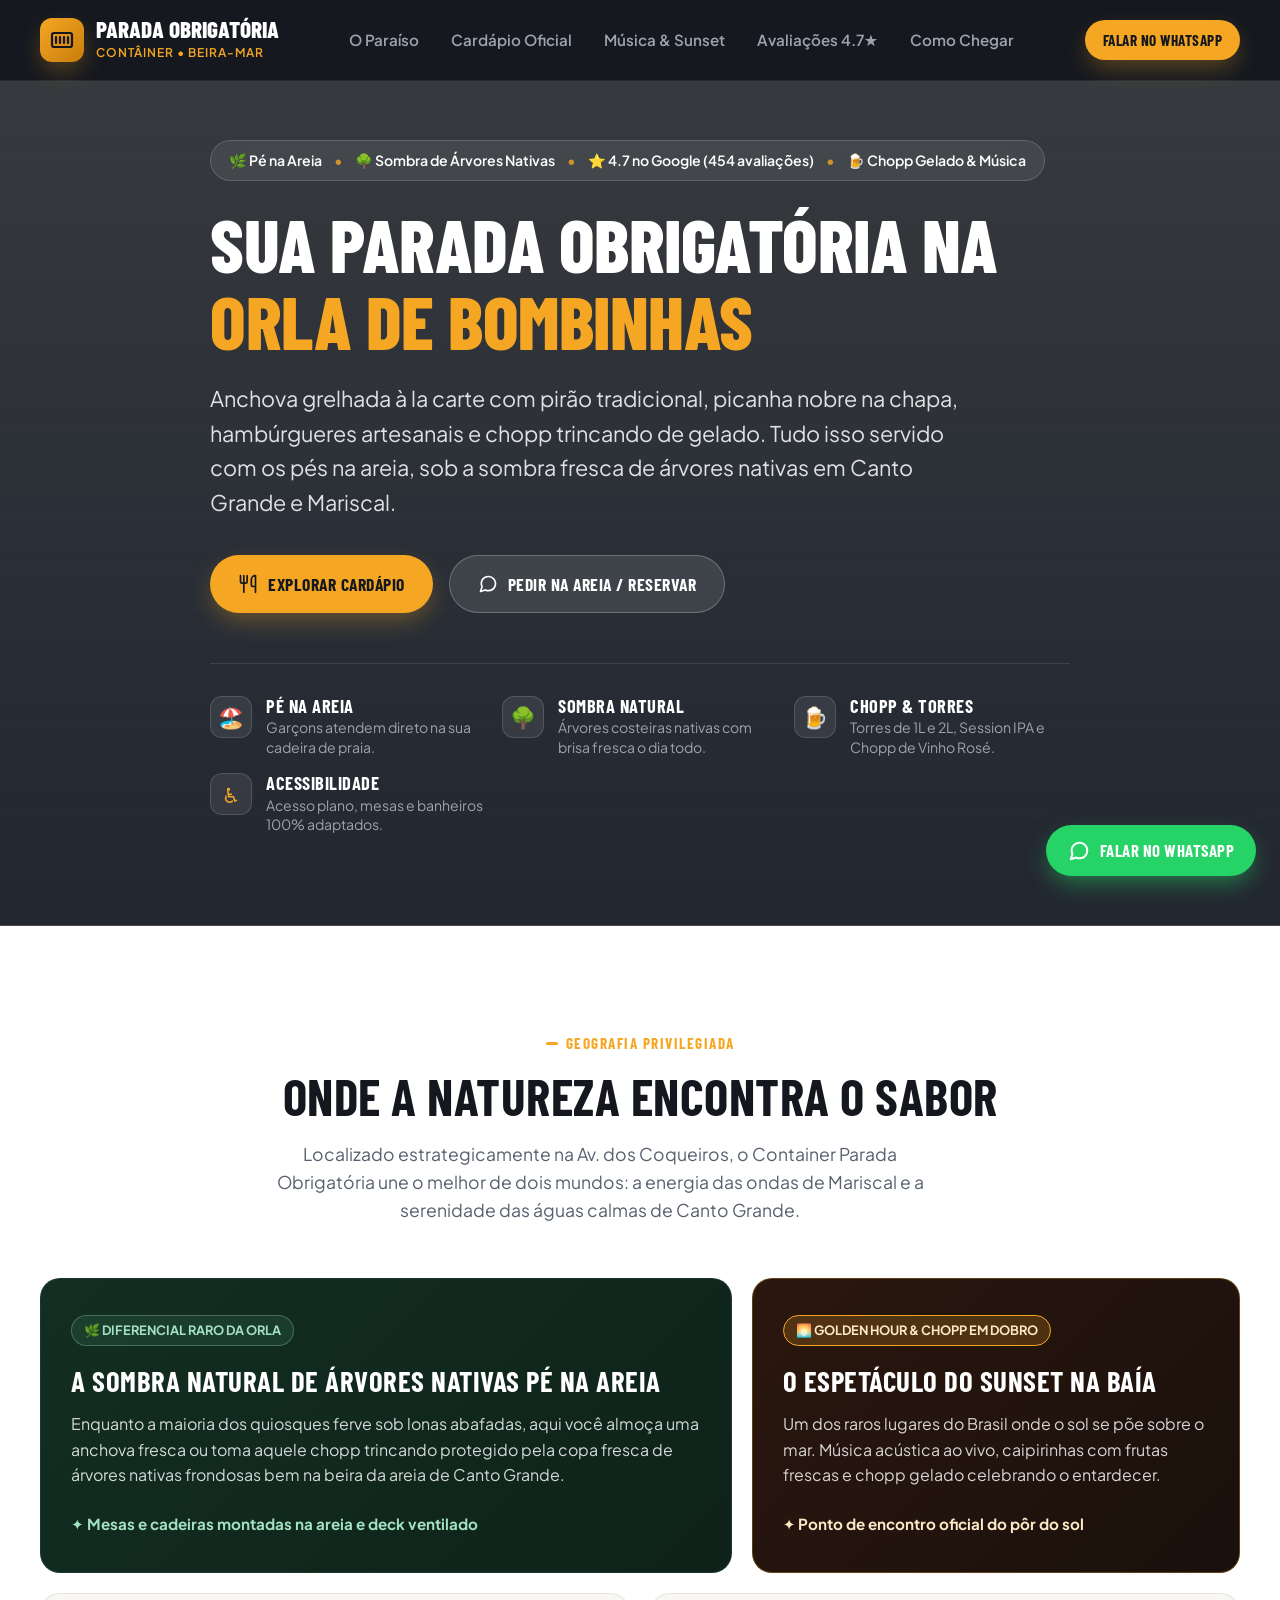
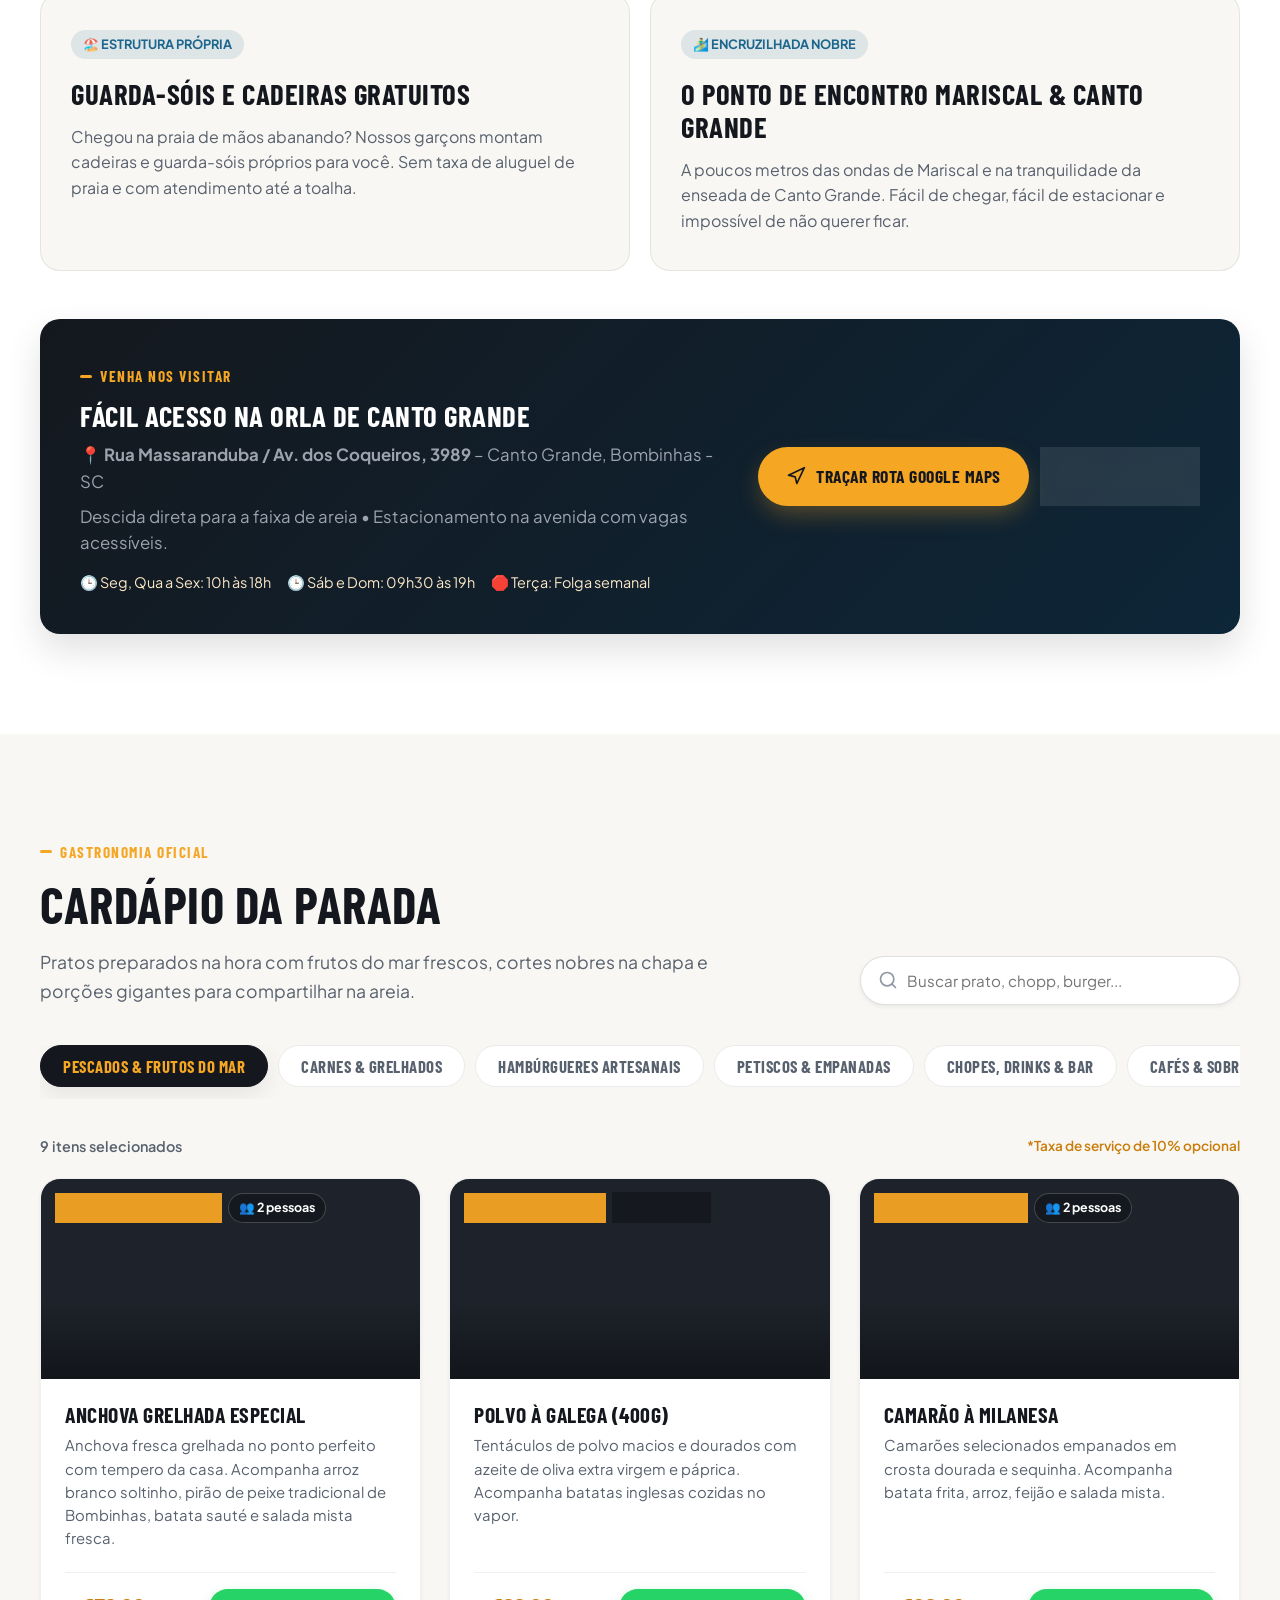
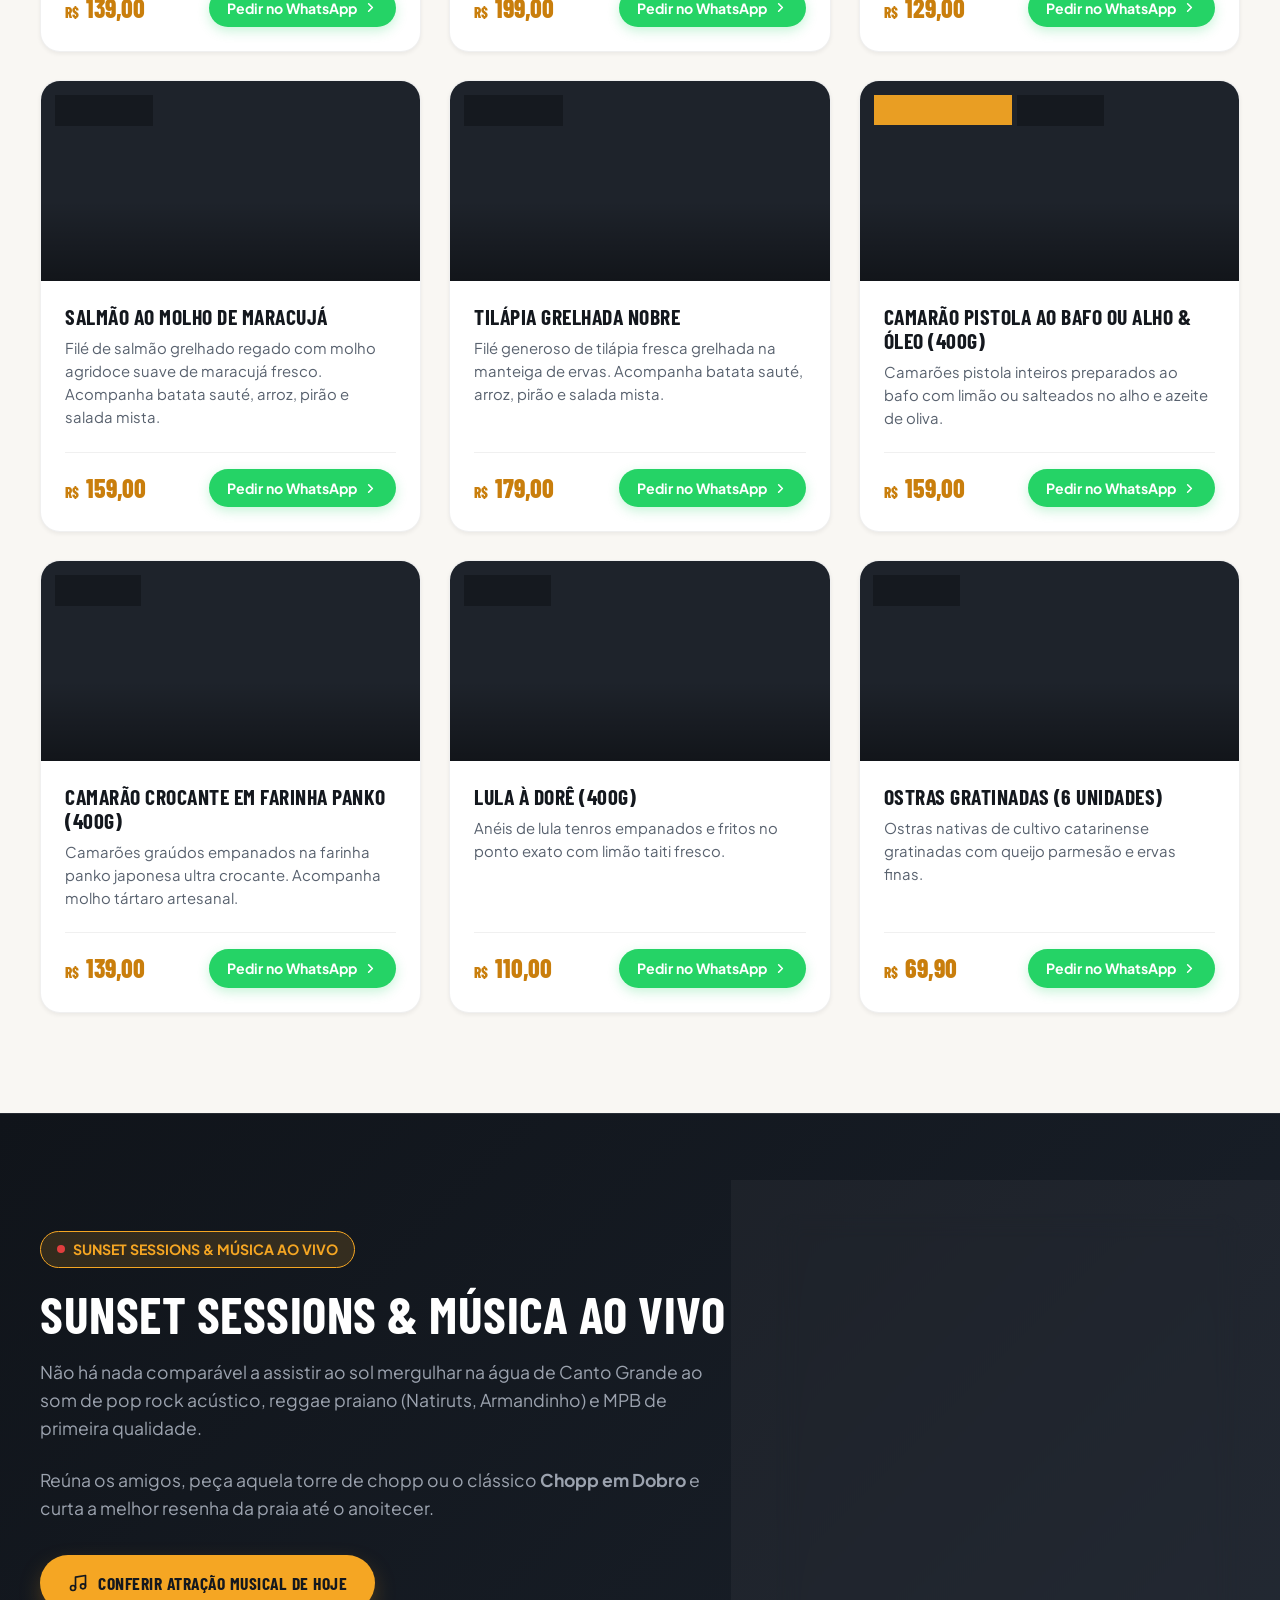
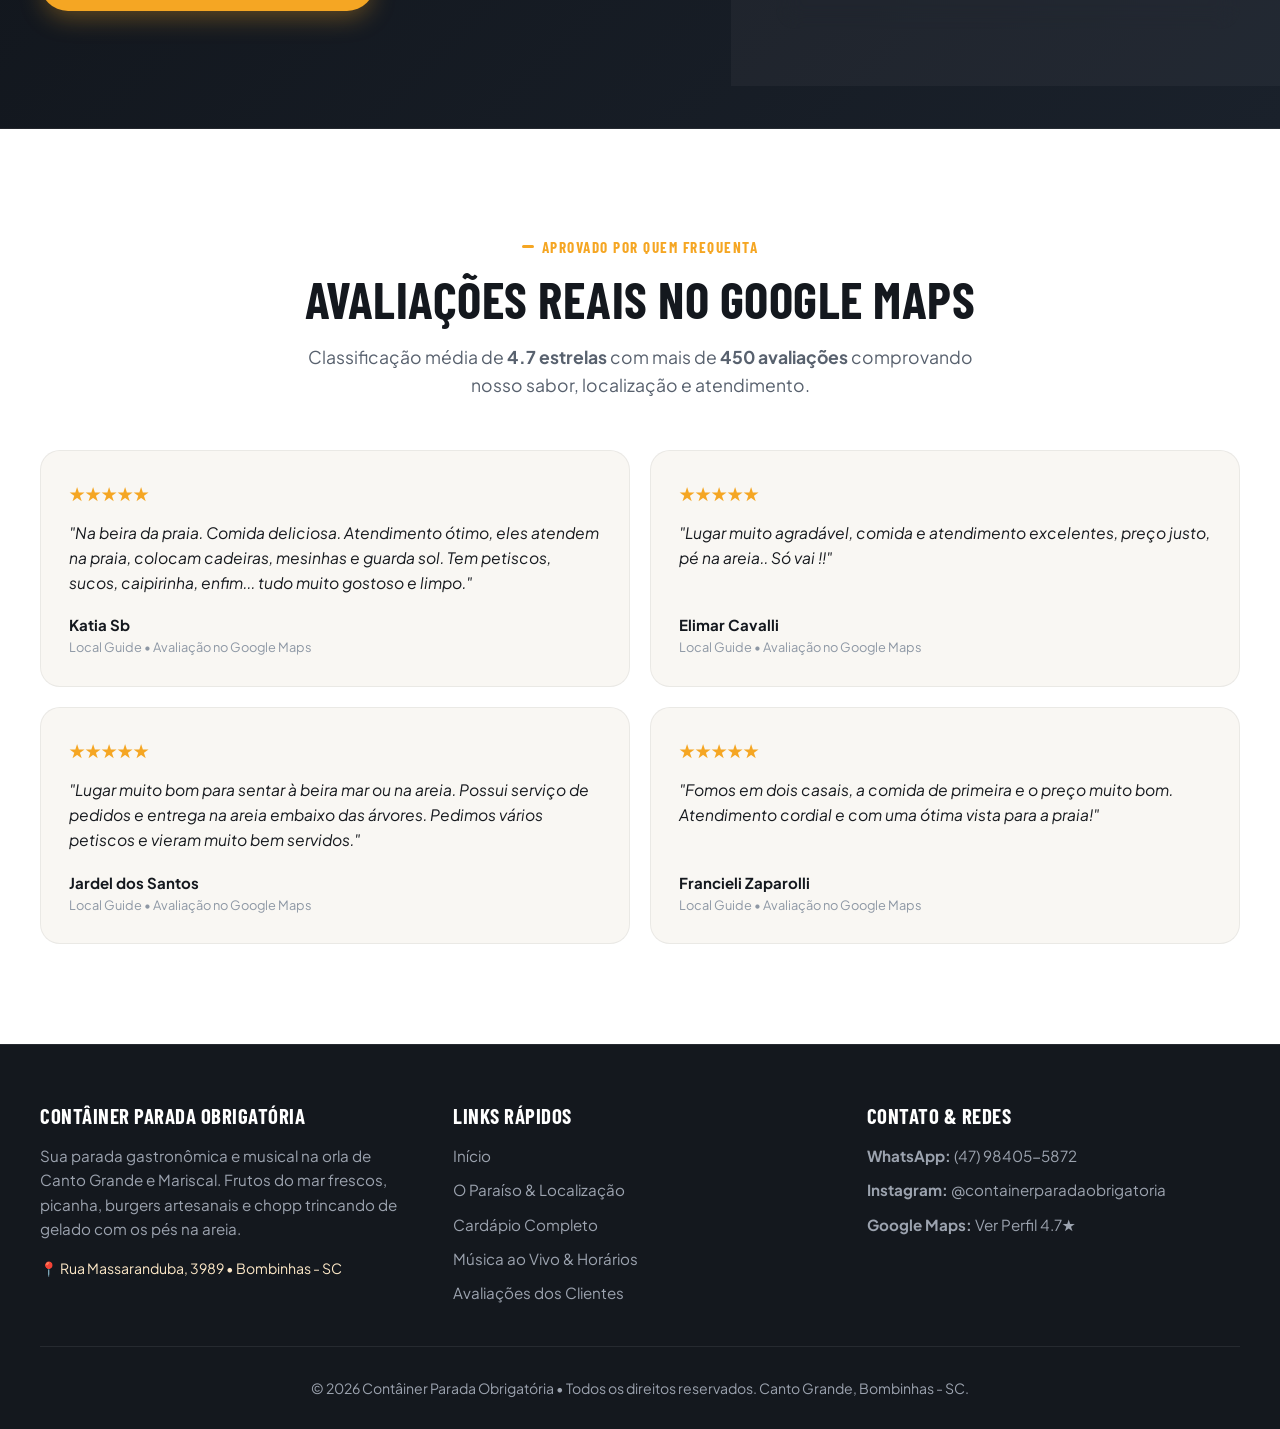
==== commit cef08731: "feat(design): elevate aesthetic to Design Studio standard (bento grid, gastronomy photography, unifi" ====
--- a/index.html
+++ b/index.html
@@ -125,16 +125,14 @@
        ======================================================================== -->
   <section id="inicio" class="hero-section">
     <div class="container hero-content">
-      <div class="hero-badges-wrapper">
-        <div class="hero-badge-pill shade">
-          <span>🌿 Sombra Natural Pé na Areia</span>
-        </div>
-        <div class="hero-badge-pill highlight">
-          <span>⭐ 4.7 no Google (454 avaliações)</span>
-        </div>
-        <div class="hero-badge-pill">
-          <span>🍺 Chopp Gelado & Música ao Vivo</span>
-        </div>
+      <div class="hero-status-bar">
+        <span>🌿 Pé na Areia</span>
+        <span class="hero-status-dot">•</span>
+        <span>🌳 Sombra de Árvores Nativas</span>
+        <span class="hero-status-dot">•</span>
+        <span>⭐ 4.7 no Google (454 avaliações)</span>
+        <span class="hero-status-dot">•</span>
+        <span>🍺 Chopp Gelado & Música</span>
       </div>
 
       <h1 class="hero-title">
@@ -209,37 +207,51 @@
         </p>
       </div>
 
-      <div class="location-grid">
-        <div class="location-card">
-          <div class="location-card-icon">🌳</div>
-          <h3 class="location-card-title">Sombra Natural e Fresca</h3>
-          <p class="location-card-text">
-            O raro privilégio de almoçar à beira-mar protegido pela copa de árvores nativas frondosas. Conforto térmico natural mesmo no sol mais quente do verão catarinense.
-          </p>
-        </div>
-
-        <div class="location-card">
-          <div class="location-card-icon">🌅</div>
-          <h3 class="location-card-title">O Sunset Mais Famoso</h3>
-          <p class="location-card-text">
-            Em Canto Grande, o sol se põe diretamente sobre o mar na enseada. Nossa golden hour com chopp em dobro e música ao vivo é um espetáculo diário imperdível.
-          </p>
-        </div>
-
-        <div class="location-card">
-          <div class="location-card-icon">🏖️</div>
-          <h3 class="location-card-title">Estrutura Completa de Praia</h3>
-          <p class="location-card-text">
-            Disponibilizamos cadeiras de praia, guarda-sóis e mesinhas de apoio aos nossos clientes. Você só precisa sentar, relaxar e apreciar a vista.
-          </p>
-        </div>
-
-        <div class="location-card">
-          <div class="location-card-icon">🏄‍♂️</div>
-          <h3 class="location-card-title">Ponto de Encontro</h3>
-          <p class="location-card-text">
-            A parada favorita de quem caminha na praia, dos surfistas após o mar de Mariscal e das famílias que buscam comida farta, saborosa e preço justo.
-          </p>
+      <div class="bento-grid">
+        <div class="bento-card bento-card-hero">
+          <div>
+            <span class="bento-badge green">🌿 Diferencial Raro da Orla</span>
+            <h3 class="bento-title">A Sombra Natural de Árvores Nativas Pé na Areia</h3>
+            <p class="bento-desc">
+              Enquanto a maioria dos quiosques ferve sob lonas abafadas, aqui você almoça uma anchova fresca ou toma aquele chopp trincando protegido pela copa fresca de árvores nativas frondosas bem na beira da areia de Canto Grande.
+            </p>
+          </div>
+          <div style="margin-top: 24px; font-weight: 700; color: #A3E2C0; font-size: 0.95rem;">
+            ✦ Mesas e cadeiras montadas na areia e deck ventilado
+          </div>
+        </div>
+
+        <div class="bento-card bento-card-sunset">
+          <div>
+            <span class="bento-badge amber">🌅 Golden Hour & Chopp em Dobro</span>
+            <h3 class="bento-title">O Espetáculo do Sunset na Baía</h3>
+            <p class="bento-desc">
+              Um dos raros lugares do Brasil onde o sol se põe sobre o mar. Música acústica ao vivo, caipirinhas com frutas frescas e chopp gelado celebrando o entardecer.
+            </p>
+          </div>
+          <div style="margin-top: 24px; font-weight: 700; color: var(--color-gold-light); font-size: 0.95rem;">
+            ✦ Ponto de encontro oficial do pôr do sol
+          </div>
+        </div>
+
+        <div class="bento-card bento-card-structure">
+          <div>
+            <span class="bento-badge blue">🏖️ Estrutura Própria</span>
+            <h3 class="bento-title">Guarda-Sóis e Cadeiras Gratuitos</h3>
+            <p class="bento-desc">
+              Chegou na praia de mãos abanando? Nossos garçons montam cadeiras e guarda-sóis próprios para você. Sem taxa de aluguel de praia e com atendimento até a toalha.
+            </p>
+          </div>
+        </div>
+
+        <div class="bento-card bento-card-meeting">
+          <div>
+            <span class="bento-badge blue">🏄‍♂️ Encruzilhada Nobre</span>
+            <h3 class="bento-title">O Ponto de Encontro Mariscal & Canto Grande</h3>
+            <p class="bento-desc">
+              A poucos metros das ondas de Mariscal e na tranquilidade da enseada de Canto Grande. Fácil de chegar, fácil de estacionar e impossível de não querer ficar.
+            </p>
+          </div>
         </div>
       </div>
 
@@ -321,7 +333,8 @@
     <div class="container music-box">
       <div>
         <div class="music-badge">
-          <span>🎸 Vibe Costeira</span>
+          <span class="pulse-dot"></span>
+          <span>Sunset Sessions & Música ao Vivo</span>
         </div>
         <h2 class="section-title light">SUNSET SESSIONS & MÚSICA AO VIVO</h2>
         <p class="section-desc light" style="margin-bottom: 24px;">
@@ -500,7 +513,7 @@
   <!-- Fallback Embedded Data para visualização local imediata sem depender de servidor HTTP -->
   <script>
     // Carregamento resiliente do cardápio caso rodando via protocolo file://
-    window.__MENU_DATA__ = {"categorias": [{"id": "peixes_frutos_do_mar", "nome": "Pescados & Frutos do Mar", "icone": "fish", "descricao": "Pescados frescos e clássicos litorâneos preparados na hora, servidos à la carte com acompanhamentos nobres."}, {"id": "carnes_grelhados", "nome": "Carnes & Grelhados", "icone": "flame", "descricao": "Cortes nobres preparados na brasa e chapa quente, suculentos e bem servidos."}, {"id": "hamburgueres", "nome": "Hambúrgueres Artesanais", "icone": "beef", "descricao": "Pão brioche tostado na manteiga, blend da casa 150g no ponto certo e acompanhados de fritas crocantes."}, {"id": "petiscos_empanadas", "nome": "Petiscos & Empanadas", "icone": "utensils", "descricao": "Tábuas gigantes para compartilhar na areia, pastéis crocantes com maionese caseira e autênticas empanadas argentinas."}, {"id": "chopes_drinks", "nome": "Chopes, Drinks & Bar", "icone": "beer", "descricao": "Chopp artesanal trincando de gelado, torres de 1L e 2L, coquetelaria autoral e caipirinhas tropicais."}, {"id": "sobremesas_cafes", "nome": "Cafés & Sobremesas", "icone": "coffee", "descricao": "Para adoçar o dia na praia: churros gourmet, petit gateau, açaí bem gelado e crepes franceses."}], "itens": [{"id": "anchova_grelhada", "categoria": "peixes_frutos_do_mar", "nome": "Anchova Grelhada Especial", "preco": "139,00", "serve": "2 pessoas", "destaque": "Carro-Chefe da Casa", "descricao": "Anchova fresca grelhada no ponto perfeito com tempero da casa. Acompanha arroz branco soltinho, pirão de peixe tradicional de Bombinhas, batata sauté e salada mista fresca.", "foto": "anchova.webp"}, {"id": "polvo_galega", "categoria": "peixes_frutos_do_mar", "nome": "Polvo à Galega (400g)", "preco": "199,00", "serve": "2 pessoas", "destaque": "Alta Gastronomia", "descricao": "Tentáculos de polvo macios e dourados com azeite de oliva extra virgem e páprica. Acompanha batatas inglesas cozidas no vapor.", "foto": "polvo.webp"}, {"id": "camarao_milanesa", "categoria": "peixes_frutos_do_mar", "nome": "Camarão à Milanesa", "preco": "129,00", "serve": "2 pessoas", "destaque": "Mais Pedido na Orla", "descricao": "Camarões selecionados empanados em crosta dourada e sequinha. Acompanha batata frita, arroz, feijão e salada mista.", "foto": "camarao.webp"}, {"id": "salmao_maracuja", "categoria": "peixes_frutos_do_mar", "nome": "Salmão ao Molho de Maracujá", "preco": "159,00", "serve": "2 pessoas", "descricao": "Filé de salmão grelhado regado com molho agridoce suave de maracujá fresco. Acompanha batata sauté, arroz, pirão e salada mista.", "foto": "salmao.webp"}, {"id": "tilapia_grelhada", "categoria": "peixes_frutos_do_mar", "nome": "Tilápia Grelhada Nobre", "preco": "179,00", "serve": "2 pessoas", "descricao": "Filé generoso de tilápia fresca grelhada na manteiga de ervas. Acompanha batata sauté, arroz, pirão e salada mista.", "foto": "tilapia.webp"}, {"id": "camarao_pistola", "categoria": "peixes_frutos_do_mar", "nome": "Camarão Pistola ao Bafo ou Alho & Óleo (400g)", "preco": "159,00", "serve": "Petisco", "destaque": "Clássico da Praia", "descricao": "Camarões pistola inteiros preparados ao bafo com limão ou salteados no alho e azeite de oliva.", "foto": "pistola.webp"}, {"id": "camarao_panko", "categoria": "peixes_frutos_do_mar", "nome": "Camarão Crocante em Farinha Panko (400g)", "preco": "139,00", "serve": "Petisco", "descricao": "Camarões graúdos empanados na farinha panko japonesa ultra crocante. Acompanha molho tártaro artesanal.", "foto": "panko.webp"}, {"id": "lula_dourada", "categoria": "peixes_frutos_do_mar", "nome": "Lula à Dorê (400g)", "preco": "110,00", "serve": "Petisco", "descricao": "Anéis de lula tenros empanados e fritos no ponto exato com limão taiti fresco.", "foto": "lula.webp"}, {"id": "ostras_gratinadas", "categoria": "peixes_frutos_do_mar", "nome": "Ostras Gratinadas (6 unidades)", "preco": "69,90", "serve": "Entrada", "descricao": "Ostras nativas de cultivo catarinense gratinadas com queijo parmesão e ervas finas.", "foto": "ostras.webp"}, {"id": "picanha_chapa", "categoria": "carnes_grelhados", "nome": "Picanha na Chapa Nobre", "preco": "169,00", "serve": "2 pessoas", "destaque": "Corte Nobre", "descricao": "Fatias espessas de picanha de primeira seladas ao ponto na chapa bem quente. Acompanha batata frita crocante, arroz, feijão, farofa temperada, salada mista e molho da casa.", "foto": "picanha.webp"}, {"id": "frango_parmegiana", "categoria": "carnes_grelhados", "nome": "Parmegiana da Parada", "preco": "95,00", "serve": "2 pessoas", "destaque": "Eleita a Melhor da Região", "descricao": "Filé de frango empanado artesanal, coberto com molho de tomate pelati caseiro e queijo derretido em abundância. Acompanha polenta frita, arroz, feijão e salada mista.", "foto": "parmegiana.webp"}, {"id": "contra_file", "categoria": "carnes_grelhados", "nome": "Contra Filé Grelhado", "preco": "119,00", "serve": "2 pessoas", "descricao": "Bife de contrafilé macio e suculento com alho confitado. Acompanha batata frita, arroz, feijão e salada mista.", "foto": "contrafile.webp"}, {"id": "bisteca_carre", "categoria": "carnes_grelhados", "nome": "Bisteca de Carré Suíno", "preco": "129,00", "serve": "2 pessoas", "descricao": "Carré suíno grelhado com molho barbecue especial. Acompanha polenta crocante, arroz, feijão, salada mista e farofa.", "foto": "carre.webp"}, {"id": "burguer_obrigatorio", "categoria": "hamburgueres", "nome": "Burguer Obrigatório e Fritas", "preco": "55,00", "destaque": "Especial da Casa", "descricao": "Pão brioche selado, hambúrguer artesanal da casa 150g, fatias de bacon crocante, cheddar cremoso, mozzarella, maionese artesanal, alface, tomate, picles e cebola roxa. Acompanha fritas.", "foto": "burguer_obrigatorio.webp"}, {"id": "burguer_melt_crispy", "categoria": "hamburgueres", "nome": "Burguer Melt Crispy e Fritas", "preco": "58,00", "destaque": "Sucesso de Pedidos", "descricao": "Pão brioche, blend 150g, bacon crocante, cheddar derretido, maionese especial, cebola crispy dourada e um irresistível toque de melado de cana. Acompanha fritas.", "foto": "burguer_melt.webp"}, {"id": "burguer_duplo", "categoria": "hamburgueres", "nome": "Burguer Duplo 300g e Fritas", "preco": "49,00", "descricao": "Dois hambúrgueres artesanais de 150g (300g total de carne pura), maionese da casa, mozzarella derretida, alface e tomate no pão brioche. Acompanha fritas.", "foto": "burguer_duplo.webp"}, {"id": "burguer_bacon", "categoria": "hamburgueres", "nome": "Burguer Bacon e Fritas", "preco": "48,00", "descricao": "Pão brioche, hambúrguer 150g, fatias generosas de bacon artesanal, maionese, mozzarella, alface e tomate fresco. Acompanha fritas.", "foto": "burguer_bacon.webp"}, {"id": "burguer_vegetariano", "categoria": "hamburgueres", "nome": "Burguer Vegetariano e Fritas", "preco": "42,00", "descricao": "Pão brioche, ovo frito no ponto, maionese, cebola roxa, alface, tomate, picles e cenoura ralada fresca. Acompanha fritas.", "foto": "burguer_veg.webp"}, {"id": "burguer_kids", "categoria": "hamburgueres", "nome": "Burguer Kids", "preco": "26,00", "descricao": "Pão brioche macio, hambúrguer da casa 100g bem passado, queijo mozzarella e maionese suave.", "foto": "burguer_kids.webp"}, {"id": "tabua_parada", "categoria": "petiscos_empanadas", "nome": "Tábua da Parada (2.0 kg)", "preco": "289,00", "serve": "4 a 6 pessoas", "destaque": "A Maior da Orla", "descricao": "O banquete definitivo da praia: camarão à milanesa, anéis de lula, iscas de peixe, marisco à milanesa, bolinhos de peixe artesanais, bolinhos de camarão com queijo e batata frita crocante.", "foto": "tabua_parada.webp"}, {"id": "trevo_container", "categoria": "petiscos_empanadas", "nome": "Trevo Contâiner (1.2 kg)", "preco": "189,00", "serve": "3 a 4 pessoas", "descricao": "Combinação campeã com camarão sequinho, anéis de lula fritos, iscas de peixe empanadas e batata frita bem servida.", "foto": "trevo.webp"}, {"id": "empanadas_argentinas", "categoria": "petiscos_empanadas", "nome": "Empanadas Argentinas Artesanais", "preco": "16,00", "serve": "Unidade", "destaque": "Tradição Portenha", "descricao": "Massa folhada artesanal dourada no forno nos sabores clássicos: Carne Tradicional, Caprese, Frango Suave e Calabresa com Queijo.", "foto": "empanadas.webp"}, {"id": "pasteis_especiais", "categoria": "petiscos_empanadas", "nome": "Pastéis da Casa com Maionese Artesanal", "preco": "26,00", "serve": "Unidade", "descricao": "Pastel grande de feira frito na hora com massa crocante nos recheios: Queijo, Carne, Frango, 4 Queijos (R$ 32) ou Camarão com Catupiry (R$ 39). Acompanha maionese verde caseira.", "foto": "pastel.webp"}, {"id": "chopp_pilsen", "categoria": "chopes_drinks", "nome": "Chopp Pilsen Premium (400ml)", "preco": "16,00", "destaque": "Trincando de Gelado", "descricao": "Corpo leve, espuma cremosa e colarinho perfeito. Ideal para refrescar a tarde quente de praia em Canto Grande.", "foto": "chopp_pilsen.webp"}, {"id": "torre_chopp", "categoria": "chopes_drinks", "nome": "Torre de Chopp Pilsen (2 Litros)", "preco": "76,00", "serve": "Galera / Mesa", "destaque": "Chopp Gelado até o Fim", "descricao": "Torre térmica iluminada com tubo congelador interno para manter os 2 litros de chopp estupidamente gelados até o último copo. (Opção de 1L por R$ 39).", "foto": "torre_chopp.webp"}, {"id": "chopp_ipa", "categoria": "chopes_drinks", "nome": "Chopp Session IPA (400ml)", "preco": "18,00", "descricao": "Chopp artesanal lupulado com notas cítricas e tropicais. Corpo médio-baixo, extremamente refrescante para o clima de praia.", "foto": "chopp_ipa.webp"}, {"id": "chopp_vinho_rose", "categoria": "chopes_drinks", "nome": "Chopp de Vinho Rosé 'Safra Rosé' (1,5L)", "preco": "45,00", "destaque": "Sabor de Verão o Ano Todo", "descricao": "Mistura especial de uvas nobres com leveza e notas frutadas com a refrescância do espumante.", "foto": "chopp_rose.webp"}, {"id": "pina_colada_abacaxi", "categoria": "chopes_drinks", "nome": "Pina Colada no Abacaxi Natural", "preco": "39,00", "destaque": "Instagramável", "descricao": "Rum Bacardi, leite de coco, abacaxi e leite condensado servidos esculpidos dentro da própria fruta inteira.", "foto": "pina_colada.webp"}, {"id": "maracujohnnie", "categoria": "chopes_drinks", "nome": "Maracujohnnie", "preco": "34,90", "descricao": "Whisky Johnnie Walker Blonde, polpa de maracujá fresco e refrigerante Schweppes citrus gelado com gelo cristalino.", "foto": "maracujohnnie.webp"}, {"id": "caipira_obrigatoria", "categoria": "chopes_drinks", "nome": "Caipirinha Obrigatória", "preco": "30,00", "descricao": "Vodka Smirnoff misturada com infusão de maracujá fresco e morangos selecionados macerados com açúcar.", "foto": "caipira_obrigatoria.webp"}, {"id": "aperol_spritz", "categoria": "chopes_drinks", "nome": "Aperol Spritz", "preco": "34,00", "descricao": "Aperol, espumante Brut borbulhante, água com gás e fatia de laranja bahia fresca.", "foto": "aperol.webp"}, {"id": "churros_gourmet", "categoria": "sobremesas_cafes", "nome": "Churros Gourmet (Porção com 7 mini)", "preco": "15,00", "destaque": "Queridinho da Praia", "descricao": "Mini churros crocantes polvilhados com açúcar e canela, servidos quentinhos com doce de leite artesanal cremoso.", "foto": "churros.webp"}, {"id": "acai_tigela", "categoria": "sobremesas_cafes", "nome": "Açaí na Tigela Puro (400ml)", "preco": "35,00", "destaque": "Pós-Surf / Energia", "descricao": "Cremoso e bem gelado, acompanhado de banana em rodelas, granola crocante, leite em pó e leite condensado. (Opção 200ml por R$ 25).", "foto": "acai.webp"}, {"id": "petit_gateau", "categoria": "sobremesas_cafes", "nome": "Petit Gateau com Sorvete", "preco": "28,00", "descricao": "Bolinho de chocolate com recheio cremoso escorrendo, servido com bola de sorvete de creme e calda de chocolate.", "foto": "petit_gateau.webp"}]};
+    window.__MENU_DATA__ = {"categorias": [{"id": "peixes_frutos_do_mar", "nome": "Pescados & Frutos do Mar", "icone": "fish", "descricao": "Pescados frescos e clássicos litorâneos preparados na hora, servidos à la carte com acompanhamentos nobres."}, {"id": "carnes_grelhados", "nome": "Carnes & Grelhados", "icone": "flame", "descricao": "Cortes nobres preparados na brasa e chapa quente, suculentos e bem servidos."}, {"id": "hamburgueres", "nome": "Hambúrgueres Artesanais", "icone": "beef", "descricao": "Pão brioche tostado na manteiga, blend da casa 150g no ponto certo e acompanhados de fritas crocantes."}, {"id": "petiscos_empanadas", "nome": "Petiscos & Empanadas", "icone": "utensils", "descricao": "Tábuas gigantes para compartilhar na areia, pastéis crocantes com maionese caseira e autênticas empanadas argentinas."}, {"id": "chopes_drinks", "nome": "Chopes, Drinks & Bar", "icone": "beer", "descricao": "Chopp artesanal trincando de gelado, torres de 1L e 2L, coquetelaria autoral e caipirinhas tropicais."}, {"id": "sobremesas_cafes", "nome": "Cafés & Sobremesas", "icone": "coffee", "descricao": "Para adoçar o dia na praia: churros gourmet, petit gateau, açaí bem gelado e crepes franceses."}], "itens": [{"id": "anchova_grelhada", "categoria": "peixes_frutos_do_mar", "nome": "Anchova Grelhada Especial", "preco": "139,00", "serve": "2 pessoas", "destaque": "Carro-Chefe da Casa", "descricao": "Anchova fresca grelhada no ponto perfeito com tempero da casa. Acompanha arroz branco soltinho, pirão de peixe tradicional de Bombinhas, batata sauté e salada mista fresca.", "foto": "https://images.unsplash.com/photo-1519708227418-c8fd9a32b7a2?auto=format&fit=crop&w=600&q=80"}, {"id": "polvo_galega", "categoria": "peixes_frutos_do_mar", "nome": "Polvo à Galega (400g)", "preco": "199,00", "serve": "2 pessoas", "destaque": "Alta Gastronomia", "descricao": "Tentáculos de polvo macios e dourados com azeite de oliva extra virgem e páprica. Acompanha batatas inglesas cozidas no vapor.", "foto": "https://images.unsplash.com/photo-1544025162-d76694265947?auto=format&fit=crop&w=600&q=80"}, {"id": "camarao_milanesa", "categoria": "peixes_frutos_do_mar", "nome": "Camarão à Milanesa", "preco": "129,00", "serve": "2 pessoas", "destaque": "Mais Pedido na Orla", "descricao": "Camarões selecionados empanados em crosta dourada e sequinha. Acompanha batata frita, arroz, feijão e salada mista.", "foto": "https://images.unsplash.com/photo-1532550907401-a500c9a57435?auto=format&fit=crop&w=600&q=80"}, {"id": "salmao_maracuja", "categoria": "peixes_frutos_do_mar", "nome": "Salmão ao Molho de Maracujá", "preco": "159,00", "serve": "2 pessoas", "descricao": "Filé de salmão grelhado regado com molho agridoce suave de maracujá fresco. Acompanha batata sauté, arroz, pirão e salada mista.", "foto": "https://images.unsplash.com/photo-1467003909585-2f8a72700288?auto=format&fit=crop&w=600&q=80"}, {"id": "tilapia_grelhada", "categoria": "peixes_frutos_do_mar", "nome": "Tilápia Grelhada Nobre", "preco": "179,00", "serve": "2 pessoas", "descricao": "Filé generoso de tilápia fresca grelhada na manteiga de ervas. Acompanha batata sauté, arroz, pirão e salada mista.", "foto": "https://images.unsplash.com/photo-1534422298391-e4f8c172dddb?auto=format&fit=crop&w=600&q=80"}, {"id": "camarao_pistola", "categoria": "peixes_frutos_do_mar", "nome": "Camarão Pistola ao Bafo ou Alho & Óleo (400g)", "preco": "159,00", "serve": "Petisco", "destaque": "Clássico da Praia", "descricao": "Camarões pistola inteiros preparados ao bafo com limão ou salteados no alho e azeite de oliva.", "foto": "https://images.unsplash.com/photo-1565680018434-b513d5e5fd47?auto=format&fit=crop&w=600&q=80"}, {"id": "camarao_panko", "categoria": "peixes_frutos_do_mar", "nome": "Camarão Crocante em Farinha Panko (400g)", "preco": "139,00", "serve": "Petisco", "descricao": "Camarões graúdos empanados na farinha panko japonesa ultra crocante. Acompanha molho tártaro artesanal.", "foto": "https://images.unsplash.com/photo-1559742811-822873691df8?auto=format&fit=crop&w=600&q=80"}, {"id": "lula_dourada", "categoria": "peixes_frutos_do_mar", "nome": "Lula à Dorê (400g)", "preco": "110,00", "serve": "Petisco", "descricao": "Anéis de lula tenros empanados e fritos no ponto exato com limão taiti fresco.", "foto": "https://images.unsplash.com/photo-1604909052743-94e838986d24?auto=format&fit=crop&w=600&q=80"}, {"id": "ostras_gratinadas", "categoria": "peixes_frutos_do_mar", "nome": "Ostras Gratinadas (6 unidades)", "preco": "69,90", "serve": "Entrada", "descricao": "Ostras nativas de cultivo catarinense gratinadas com queijo parmesão e ervas finas.", "foto": "https://images.unsplash.com/photo-1532336414038-cf19250c5757?auto=format&fit=crop&w=600&q=80"}, {"id": "picanha_chapa", "categoria": "carnes_grelhados", "nome": "Picanha na Chapa Nobre", "preco": "169,00", "serve": "2 pessoas", "destaque": "Corte Nobre", "descricao": "Fatias espessas de picanha de primeira seladas ao ponto na chapa bem quente. Acompanha batata frita crocante, arroz, feijão, farofa temperada, salada mista e molho da casa.", "foto": "https://images.unsplash.com/photo-1558030006-450675393462?auto=format&fit=crop&w=600&q=80"}, {"id": "frango_parmegiana", "categoria": "carnes_grelhados", "nome": "Parmegiana da Parada", "preco": "95,00", "serve": "2 pessoas", "destaque": "Eleita a Melhor da Região", "descricao": "Filé de frango empanado artesanal, coberto com molho de tomate pelati caseiro e queijo derretido em abundância. Acompanha polenta frita, arroz, feijão e salada mista.", "foto": "https://images.unsplash.com/photo-1632778149955-e80f8ceca2e8?auto=format&fit=crop&w=600&q=80"}, {"id": "contra_file", "categoria": "carnes_grelhados", "nome": "Contra Filé Grelhado", "preco": "119,00", "serve": "2 pessoas", "descricao": "Bife de contrafilé macio e suculento com alho confitado. Acompanha batata frita, arroz, feijão e salada mista.", "foto": "https://images.unsplash.com/photo-1544025162-d76694265947?auto=format&fit=crop&w=600&q=80"}, {"id": "bisteca_carre", "categoria": "carnes_grelhados", "nome": "Bisteca de Carré Suíno", "preco": "129,00", "serve": "2 pessoas", "descricao": "Carré suíno grelhado com molho barbecue especial. Acompanha polenta crocante, arroz, feijão, salada mista e farofa.", "foto": "https://images.unsplash.com/photo-1544025162-d76694265947?auto=format&fit=crop&w=600&q=80"}, {"id": "burguer_obrigatorio", "categoria": "hamburgueres", "nome": "Burguer Obrigatório e Fritas", "preco": "55,00", "destaque": "Especial da Casa", "descricao": "Pão brioche selado, hambúrguer artesanal da casa 150g, fatias de bacon crocante, cheddar cremoso, mozzarella, maionese artesanal, alface, tomate, picles e cebola roxa. Acompanha fritas.", "foto": "https://images.unsplash.com/photo-1568901346375-23c9450c58cd?auto=format&fit=crop&w=600&q=80"}, {"id": "burguer_melt_crispy", "categoria": "hamburgueres", "nome": "Burguer Melt Crispy e Fritas", "preco": "58,00", "destaque": "Sucesso de Pedidos", "descricao": "Pão brioche, blend 150g, bacon crocante, cheddar derretido, maionese especial, cebola crispy dourada e um irresistível toque de melado de cana. Acompanha fritas.", "foto": "https://images.unsplash.com/photo-1586190848861-99aa4a171e90?auto=format&fit=crop&w=600&q=80"}, {"id": "burguer_duplo", "categoria": "hamburgueres", "nome": "Burguer Duplo 300g e Fritas", "preco": "49,00", "descricao": "Dois hambúrgueres artesanais de 150g (300g total de carne pura), maionese da casa, mozzarella derretida, alface e tomate no pão brioche. Acompanha fritas.", "foto": "https://images.unsplash.com/photo-1586816001966-79b736744398?auto=format&fit=crop&w=600&q=80"}, {"id": "burguer_bacon", "categoria": "hamburgueres", "nome": "Burguer Bacon e Fritas", "preco": "48,00", "descricao": "Pão brioche, hambúrguer 150g, fatias generosas de bacon artesanal, maionese, mozzarella, alface e tomate fresco. Acompanha fritas.", "foto": "https://images.unsplash.com/photo-1553979459-d2229ba7433b?auto=format&fit=crop&w=600&q=80"}, {"id": "burguer_vegetariano", "categoria": "hamburgueres", "nome": "Burguer Vegetariano e Fritas", "preco": "42,00", "descricao": "Pão brioche, ovo frito no ponto, maionese, cebola roxa, alface, tomate, picles e cenoura ralada fresca. Acompanha fritas.", "foto": "https://images.unsplash.com/photo-1520072959219-c595dc870360?auto=format&fit=crop&w=600&q=80"}, {"id": "burguer_kids", "categoria": "hamburgueres", "nome": "Burguer Kids", "preco": "26,00", "descricao": "Pão brioche macio, hambúrguer da casa 100g bem passado, queijo mozzarella e maionese suave.", "foto": "https://images.unsplash.com/photo-1550547660-d9450f859349?auto=format&fit=crop&w=600&q=80"}, {"id": "tabua_parada", "categoria": "petiscos_empanadas", "nome": "Tábua da Parada (2.0 kg)", "preco": "289,00", "serve": "4 a 6 pessoas", "destaque": "A Maior da Orla", "descricao": "O banquete definitivo da praia: camarão à milanesa, anéis de lula, iscas de peixe, marisco à milanesa, bolinhos de peixe artesanais, bolinhos de camarão com queijo e batata frita crocante.", "foto": "https://images.unsplash.com/photo-1532550907401-a500c9a57435?auto=format&fit=crop&w=600&q=80"}, {"id": "trevo_container", "categoria": "petiscos_empanadas", "nome": "Trevo Contâiner (1.2 kg)", "preco": "189,00", "serve": "3 a 4 pessoas", "descricao": "Combinação campeã com camarão sequinho, anéis de lula fritos, iscas de peixe empanadas e batata frita bem servida.", "foto": "https://images.unsplash.com/photo-1559742811-822873691df8?auto=format&fit=crop&w=600&q=80"}, {"id": "empanadas_argentinas", "categoria": "petiscos_empanadas", "nome": "Empanadas Argentinas Artesanais", "preco": "16,00", "serve": "Unidade", "destaque": "Tradição Portenha", "descricao": "Massa folhada artesanal dourada no forno nos sabores clássicos: Carne Tradicional, Caprese, Frango Suave e Calabresa com Queijo.", "foto": "https://images.unsplash.com/photo-1628106235973-4554203e0ce6?auto=format&fit=crop&w=600&q=80"}, {"id": "pasteis_especiais", "categoria": "petiscos_empanadas", "nome": "Pastéis da Casa com Maionese Artesanal", "preco": "26,00", "serve": "Unidade", "descricao": "Pastel grande de feira frito na hora com massa crocante nos recheios: Queijo, Carne, Frango, 4 Queijos (R$ 32) ou Camarão com Catupiry (R$ 39). Acompanha maionese verde caseira.", "foto": "https://images.unsplash.com/photo-1628106235973-4554203e0ce6?auto=format&fit=crop&w=600&q=80"}, {"id": "chopp_pilsen", "categoria": "chopes_drinks", "nome": "Chopp Pilsen Premium (400ml)", "preco": "16,00", "destaque": "Trincando de Gelado", "descricao": "Corpo leve, espuma cremosa e colarinho perfeito. Ideal para refrescar a tarde quente de praia em Canto Grande.", "foto": "https://images.unsplash.com/photo-1608270199049-756187799763?auto=format&fit=crop&w=600&q=80"}, {"id": "torre_chopp", "categoria": "chopes_drinks", "nome": "Torre de Chopp Pilsen (2 Litros)", "preco": "76,00", "serve": "Galera / Mesa", "destaque": "Chopp Gelado até o Fim", "descricao": "Torre térmica iluminada com tubo congelador interno para manter os 2 litros de chopp estupidamente gelados até o último copo. (Opção de 1L por R$ 39).", "foto": "https://images.unsplash.com/photo-1535958636474-b021ee887b13?auto=format&fit=crop&w=600&q=80"}, {"id": "chopp_ipa", "categoria": "chopes_drinks", "nome": "Chopp Session IPA (400ml)", "preco": "18,00", "descricao": "Chopp artesanal lupulado com notas cítricas e tropicais. Corpo médio-baixo, extremamente refrescante para o clima de praia.", "foto": "https://images.unsplash.com/photo-1571613316887-6f8d5cbf7ef7?auto=format&fit=crop&w=600&q=80"}, {"id": "chopp_vinho_rose", "categoria": "chopes_drinks", "nome": "Chopp de Vinho Rosé 'Safra Rosé' (1,5L)", "preco": "45,00", "destaque": "Sabor de Verão o Ano Todo", "descricao": "Mistura especial de uvas nobres com leveza e notas frutadas com a refrescância do espumante.", "foto": "https://images.unsplash.com/photo-1510812431401-41d2bd2722f3?auto=format&fit=crop&w=600&q=80"}, {"id": "pina_colada_abacaxi", "categoria": "chopes_drinks", "nome": "Pina Colada no Abacaxi Natural", "preco": "39,00", "destaque": "Instagramável", "descricao": "Rum Bacardi, leite de coco, abacaxi e leite condensado servidos esculpidos dentro da própria fruta inteira.", "foto": "https://images.unsplash.com/photo-1551024709-8f23befc6f87?auto=format&fit=crop&w=600&q=80"}, {"id": "maracujohnnie", "categoria": "chopes_drinks", "nome": "Maracujohnnie", "preco": "34,90", "descricao": "Whisky Johnnie Walker Blonde, polpa de maracujá fresco e refrigerante Schweppes citrus gelado com gelo cristalino.", "foto": "https://images.unsplash.com/photo-1514362545857-3bc16c4c7d1b?auto=format&fit=crop&w=600&q=80"}, {"id": "caipira_obrigatoria", "categoria": "chopes_drinks", "nome": "Caipirinha Obrigatória", "preco": "30,00", "descricao": "Vodka Smirnoff misturada com infusão de maracujá fresco e morangos selecionados macerados com açúcar.", "foto": "https://images.unsplash.com/photo-1536935338788-846bb9981813?auto=format&fit=crop&w=600&q=80"}, {"id": "aperol_spritz", "categoria": "chopes_drinks", "nome": "Aperol Spritz", "preco": "34,00", "descricao": "Aperol, espumante Brut borbulhante, água com gás e fatia de laranja bahia fresca.", "foto": "https://images.unsplash.com/photo-1560512823-829485b8bf24?auto=format&fit=crop&w=600&q=80"}, {"id": "churros_gourmet", "categoria": "sobremesas_cafes", "nome": "Churros Gourmet (Porção com 7 mini)", "preco": "15,00", "destaque": "Queridinho da Praia", "descricao": "Mini churros crocantes polvilhados com açúcar e canela, servidos quentinhos com doce de leite artesanal cremoso.", "foto": "https://images.unsplash.com/photo-1624300629298-e9de39c13be5?auto=format&fit=crop&w=600&q=80"}, {"id": "acai_tigela", "categoria": "sobremesas_cafes", "nome": "Açaí na Tigela Puro (400ml)", "preco": "35,00", "destaque": "Pós-Surf / Energia", "descricao": "Cremoso e bem gelado, acompanhado de banana em rodelas, granola crocante, leite em pó e leite condensado. (Opção 200ml por R$ 25).", "foto": "https://images.unsplash.com/photo-1590301157890-4810ed352733?auto=format&fit=crop&w=600&q=80"}, {"id": "petit_gateau", "categoria": "sobremesas_cafes", "nome": "Petit Gateau com Sorvete", "preco": "28,00", "descricao": "Bolinho de chocolate com recheio cremoso escorrendo, servido com bola de sorvete de creme e calda de chocolate.", "foto": "https://images.unsplash.com/photo-1606313564200-e75d5e30476c?auto=format&fit=crop&w=600&q=80"}]};
   </script>
   <script src="./src/js/menu.js"></script>
 </body>
--- a/src/styles/main.css
+++ b/src/styles/main.css
@@ -140,54 +140,23 @@
 .btn-secondary {
   background-color: rgba(255, 255, 255, 0.1);
   color: #FFFFFF;
-  border: 1px solid rgba(255, 255, 255, 0.2);
+  border: 1px solid rgba(255, 255, 255, 0.25);
   backdrop-filter: blur(8px);
 }
 
 .btn-secondary:hover {
   background-color: rgba(255, 255, 255, 0.2);
-  border-color: rgba(255, 255, 255, 0.4);
+  border-color: rgba(255, 255, 255, 0.45);
   transform: translateY(-2px);
 }
 
-.btn-whatsapp {
-  background-color: #25D366;
-  color: #FFFFFF;
-  box-shadow: 0 8px 24px -4px rgba(37, 211, 102, 0.4);
-}
-
-.btn-whatsapp:hover {
-  background-color: #20BA5A;
-  transform: translateY(-2px);
-}
-
 .btn-sm {
-  padding: 8px 16px;
+  padding: 8px 18px;
   font-size: 0.95rem;
 }
 
-.badge {
-  display: inline-flex;
-  align-items: center;
-  gap: 6px;
-  padding: 4px 12px;
-  border-radius: var(--radius-pill);
-  font-size: 0.82rem;
-  font-weight: 600;
-}
-
-.badge-serve {
-  background-color: rgba(28, 101, 140, 0.1);
-  color: var(--color-ocean-teal);
-}
-
-.badge-destaque {
-  background-color: rgba(245, 166, 35, 0.15);
-  color: var(--color-gold-dark);
-}
-
 /* ==========================================================================
-   HEADER / NAVBAR FIXA
+   HEADER / NAVBAR FIXA (GLASSMORPHISM)
    ========================================================================== */
 .site-header {
   position: fixed;
@@ -195,8 +164,8 @@
   left: 0;
   width: 100%;
   z-index: 1000;
-  background-color: rgba(20, 24, 30, 0.88);
-  backdrop-filter: blur(14px);
+  background-color: rgba(18, 22, 28, 0.9);
+  backdrop-filter: blur(16px);
   border-bottom: 1px solid var(--color-container-border);
   transition: all var(--transition-normal);
 }
@@ -254,7 +223,7 @@
   gap: 32px;
 }
 
-@media (min-width: 860px) {
+@media (min-width: 920px) {
   .nav-menu {
     display: flex;
   }
@@ -272,84 +241,52 @@
 }
 
 /* ==========================================================================
-   HERO SECTION
+   HERO SECTION COM ATMOSFERA COSTEIRA REAL
    ========================================================================== */
 .hero-section {
   position: relative;
-  background: linear-gradient(175deg, #0E1217 0%, #161C24 60%, #1A222D 100%);
-  color: #FFFFFF;
-  padding-top: 150px;
-  padding-bottom: 100px;
+  background: linear-gradient(180deg, rgba(14, 18, 24, 0.82) 0%, rgba(20, 26, 36, 0.94) 100%),
+              url('https://images.unsplash.com/photo-1507525428034-b723cf961d3e?auto=format&fit=crop&w=1920&q=80') center/cover no-repeat;
+  color: #FFFFFF;
+  padding-top: 140px;
+  padding-bottom: 90px;
   border-bottom: 1px solid var(--color-container-border);
   overflow: hidden;
-}
-
-.hero-section::before {
-  content: '';
-  position: absolute;
-  top: -150px;
-  right: -100px;
-  width: 600px;
-  height: 600px;
-  background: radial-gradient(circle, rgba(245, 166, 35, 0.12) 0%, transparent 70%);
-  pointer-events: none;
-}
-
-.hero-section::after {
-  content: '';
-  position: absolute;
-  bottom: 0;
-  left: 0;
-  width: 100%;
-  height: 40%;
-  background: linear-gradient(to top, rgba(14, 18, 23, 0.9), transparent);
-  pointer-events: none;
 }
 
 .hero-content {
   position: relative;
   z-index: 2;
-  max-width: 860px;
-}
-
-.hero-badges-wrapper {
-  display: flex;
+  max-width: 900px;
+}
+
+/* Status Bar Unificada (Elimina badges empilhados) */
+.hero-status-bar {
+  display: inline-flex;
   flex-wrap: wrap;
-  gap: 10px;
-  margin-bottom: 24px;
-}
-
-.hero-badge-pill {
-  display: inline-flex;
-  align-items: center;
-  gap: 8px;
-  padding: 6px 16px;
+  align-items: center;
+  gap: 12px;
+  padding: 8px 18px;
   background-color: rgba(255, 255, 255, 0.08);
-  border: 1px solid rgba(255, 255, 255, 0.15);
+  border: 1px solid rgba(255, 255, 255, 0.16);
   border-radius: var(--radius-pill);
   font-size: 0.88rem;
   font-weight: 600;
-  color: var(--color-gold-light);
-  backdrop-filter: blur(8px);
-}
-
-.hero-badge-pill.highlight {
-  background-color: rgba(245, 166, 35, 0.2);
-  border-color: var(--color-gold-amber);
-  color: #FFFFFF;
-}
-
-.hero-badge-pill.shade {
-  background-color: rgba(43, 87, 65, 0.3);
-  border-color: rgba(60, 130, 95, 0.4);
-  color: #B5E0C8;
+  color: #FFFFFF;
+  backdrop-filter: blur(12px);
+  margin-bottom: 24px;
+}
+
+.hero-status-dot {
+  color: var(--color-gold-amber);
+  opacity: 0.8;
 }
 
 .hero-title {
-  font-size: clamp(2.6rem, 6vw, 4.8rem);
+  font-size: clamp(2.6rem, 5.8vw, 4.8rem);
   font-weight: 800;
   line-height: 1.05;
-  margin-bottom: 24px;
+  margin-bottom: 22px;
   letter-spacing: -0.5px;
 }
 
@@ -360,17 +297,17 @@
 
 .hero-lead {
   font-size: clamp(1.1rem, 2vw, 1.35rem);
-  color: var(--color-text-light-muted);
+  color: rgba(255, 255, 255, 0.85);
   line-height: 1.6;
-  margin-bottom: 36px;
-  max-width: 740px;
+  margin-bottom: 34px;
+  max-width: 760px;
 }
 
 .hero-actions {
   display: flex;
   flex-wrap: wrap;
   gap: 16px;
-  margin-bottom: 60px;
+  margin-bottom: 50px;
 }
 
 /* Faixa de Pilares em Destaque */
@@ -380,8 +317,8 @@
   display: grid;
   grid-template-columns: repeat(auto-fit, minmax(220px, 1fr));
   gap: 16px;
-  border-top: 1px solid var(--color-container-border);
-  padding-top: 36px;
+  border-top: 1px solid rgba(255, 255, 255, 0.1);
+  padding-top: 32px;
 }
 
 .highlight-item {
@@ -391,16 +328,16 @@
 }
 
 .highlight-icon {
-  width: 40px;
-  height: 40px;
+  width: 42px;
+  height: 42px;
   border-radius: var(--radius-md);
-  background-color: rgba(255, 255, 255, 0.06);
-  border: 1px solid rgba(255, 255, 255, 0.1);
+  background-color: rgba(255, 255, 255, 0.08);
+  border: 1px solid rgba(255, 255, 255, 0.14);
   display: flex;
   align-items: center;
   justify-content: center;
   color: var(--color-gold-amber);
-  font-size: 1.25rem;
+  font-size: 1.3rem;
   flex-shrink: 0;
 }
 
@@ -417,12 +354,11 @@
 }
 
 /* ==========================================================================
-   SEÇÃO DE VALORIZAÇÃO DA LOCALIZAÇÃO ("NOSSO PARAÍSO")
+   BENTO GRID EDITORIAL DE LOCALIZAÇÃO ("NOSSO PARAÍSO")
    ========================================================================== */
 .location-section {
   padding: 100px 0;
   background-color: #FFFFFF;
-  position: relative;
 }
 
 .location-header {
@@ -430,45 +366,136 @@
   max-width: 760px;
   margin-left: auto;
   margin-right: auto;
-  margin-bottom: 60px;
-}
-
-.location-grid {
+  margin-bottom: 54px;
+}
+
+.bento-grid {
   display: grid;
-  grid-template-columns: repeat(auto-fit, minmax(280px, 1fr));
-  gap: 24px;
+  grid-template-columns: 1fr;
+  gap: 20px;
   margin-bottom: 48px;
 }
 
-.location-card {
+@media (min-width: 860px) {
+  .bento-grid {
+    grid-template-columns: repeat(12, 1fr);
+  }
+  .bento-card-hero {
+    grid-column: span 7;
+  }
+  .bento-card-sunset {
+    grid-column: span 5;
+  }
+  .bento-card-structure {
+    grid-column: span 6;
+  }
+  .bento-card-meeting {
+    grid-column: span 6;
+  }
+}
+
+.bento-card {
+  border-radius: var(--radius-lg);
+  padding: 36px 30px;
+  position: relative;
+  overflow: hidden;
+  transition: all var(--transition-normal);
+  display: flex;
+  flex-direction: column;
+  justify-content: space-between;
+}
+
+.bento-card:hover {
+  transform: translateY(-4px);
+  box-shadow: var(--shadow-lg);
+}
+
+.bento-card-hero {
+  background: linear-gradient(135deg, #132E22 0%, #0E2219 100%);
+  color: #FFFFFF;
+  border: 1px solid rgba(43, 87, 65, 0.4);
+}
+
+.bento-card-sunset {
+  background: linear-gradient(135deg, #2A170F 0%, #1A100B 100%);
+  color: #FFFFFF;
+  border: 1px solid rgba(245, 166, 35, 0.3);
+}
+
+.bento-card-structure {
   background-color: var(--color-sand-bg);
-  border: 1px solid rgba(0, 0, 0, 0.06);
-  border-radius: var(--radius-lg);
-  padding: 32px 24px;
-  transition: all var(--transition-normal);
-}
-
-.location-card:hover {
-  transform: translateY(-4px);
-  box-shadow: var(--shadow-md);
-  border-color: rgba(245, 166, 35, 0.3);
-}
-
-.location-card-icon {
-  font-size: 2.2rem;
+  border: 1px solid rgba(0, 0, 0, 0.08);
+  color: var(--color-text-dark);
+}
+
+.bento-card-meeting {
+  background-color: var(--color-sand-bg);
+  border: 1px solid rgba(0, 0, 0, 0.08);
+  color: var(--color-text-dark);
+}
+
+.bento-badge {
+  display: inline-flex;
+  align-items: center;
+  gap: 6px;
+  padding: 4px 12px;
+  border-radius: var(--radius-pill);
+  font-size: 0.8rem;
+  font-weight: 700;
+  text-transform: uppercase;
   margin-bottom: 18px;
-}
-
-.location-card-title {
-  font-size: 1.4rem;
+  width: fit-content;
+}
+
+.bento-badge.green {
+  background-color: rgba(43, 87, 65, 0.4);
+  color: #A3E2C0;
+  border: 1px solid rgba(163, 226, 192, 0.3);
+}
+
+.bento-badge.amber {
+  background-color: rgba(245, 166, 35, 0.2);
+  color: var(--color-gold-light);
+  border: 1px solid var(--color-gold-amber);
+}
+
+.bento-badge.blue {
+  background-color: rgba(28, 101, 140, 0.12);
+  color: var(--color-ocean-teal);
+}
+
+.bento-title {
+  font-size: 1.8rem;
+  line-height: 1.15;
+  margin-bottom: 14px;
+}
+
+.bento-card-hero .bento-title,
+.bento-card-sunset .bento-title {
+  color: #FFFFFF;
+}
+
+.bento-card-structure .bento-title,
+.bento-card-meeting .bento-title {
   color: var(--color-container-dark);
-  margin-bottom: 10px;
-}
-
-.location-card-text {
-  font-size: 0.98rem;
+}
+
+.bento-desc {
+  font-size: 1rem;
+  line-height: 1.6;
+}
+
+.bento-card-hero .bento-desc {
+  color: rgba(255, 255, 255, 0.82);
+}
+
+.bento-card-sunset .bento-desc {
+  color: rgba(255, 255, 255, 0.82);
+}
+
+.bento-card-structure .bento-desc,
+.bento-card-meeting .bento-desc {
   color: var(--color-text-secondary);
-  line-height: 1.6;
 }
 
 /* Banner de Endereço & Acesso */
@@ -520,7 +547,7 @@
 }
 
 /* ==========================================================================
-   SEÇÃO CARDÁPIO DIGITAL INTERATIVO
+   SEÇÃO CARDÁPIO DIGITAL INTERATIVO (DESIGN STUDIO CARDS)
    ========================================================================== */
 .menu-section {
   padding: 100px 0;
@@ -622,7 +649,7 @@
 .menu-items-grid {
   display: grid;
   grid-template-columns: 1fr;
-  gap: 24px;
+  gap: 28px;
 }
 
 @media (min-width: 680px) {
@@ -637,11 +664,12 @@
   }
 }
 
+/* Card Visual Gastronômico */
 .menu-card {
   background-color: #FFFFFF;
   border-radius: var(--radius-lg);
   border: 1px solid rgba(0, 0, 0, 0.06);
-  padding: 24px;
+  overflow: hidden;
   display: flex;
   flex-direction: column;
   justify-content: space-between;
@@ -650,37 +678,76 @@
 }
 
 .menu-card:hover {
-  transform: translateY(-4px);
-  box-shadow: var(--shadow-md);
-  border-color: rgba(245, 166, 35, 0.3);
-}
-
-.menu-card-header {
-  display: flex;
-  align-items: flex-start;
-  justify-content: space-between;
-  gap: 12px;
-  margin-bottom: 14px;
-}
-
-.menu-card-badges {
+  transform: translateY(-5px);
+  box-shadow: var(--shadow-lg);
+  border-color: rgba(245, 166, 35, 0.4);
+}
+
+.menu-card-image-wrap {
+  position: relative;
+  height: 200px;
+  width: 100%;
+  overflow: hidden;
+  background-color: var(--color-container-surface);
+}
+
+.menu-card-img {
+  width: 100%;
+  height: 100%;
+  object-fit: cover;
+  transition: transform 0.4s ease;
+}
+
+.menu-card:hover .menu-card-img {
+  transform: scale(1.06);
+}
+
+.menu-card-overlay {
+  position: absolute;
+  bottom: 0;
+  left: 0;
+  width: 100%;
+  height: 40%;
+  background: linear-gradient(to top, rgba(0, 0, 0, 0.4), transparent);
+}
+
+.menu-card-badges-float {
+  position: absolute;
+  top: 14px;
+  left: 14px;
   display: flex;
   flex-wrap: wrap;
   gap: 6px;
-}
-
-.menu-card-price {
-  font-family: var(--font-display);
-  font-weight: 800;
-  font-size: 1.5rem;
-  color: var(--color-gold-dark);
-  line-height: 1;
-  white-space: nowrap;
-}
-
-.menu-card-price .currency {
-  font-size: 0.9rem;
-  margin-right: 2px;
+  z-index: 2;
+}
+
+.card-badge {
+  display: inline-flex;
+  align-items: center;
+  padding: 4px 10px;
+  border-radius: var(--radius-pill);
+  font-size: 0.78rem;
+  font-weight: 700;
+  backdrop-filter: blur(8px);
+}
+
+.card-badge.badge-destaque {
+  background-color: rgba(245, 166, 35, 0.95);
+  color: var(--color-container-dark);
+}
+
+.card-badge.badge-serve {
+  background-color: rgba(20, 24, 30, 0.85);
+  color: #FFFFFF;
+  border: 1px solid rgba(255, 255, 255, 0.2);
+}
+
+.menu-card-content {
+  padding: 24px;
+  display: flex;
+  flex-direction: column;
+  justify-content: space-between;
+  flex-grow: 1;
 }
 
 .menu-card-title {
@@ -693,27 +760,49 @@
   font-size: 0.93rem;
   color: var(--color-text-secondary);
   line-height: 1.55;
-  margin-bottom: 20px;
-}
-
-.btn-card-whatsapp {
-  width: 100%;
-  display: flex;
-  align-items: center;
-  justify-content: center;
-  gap: 8px;
-  padding: 10px 16px;
-  background-color: rgba(37, 211, 102, 0.1);
-  color: #1EA952;
-  border-radius: var(--radius-md);
-  font-size: 0.9rem;
+  margin-bottom: 22px;
+}
+
+.menu-card-footer {
+  display: flex;
+  align-items: center;
+  justify-content: space-between;
+  border-top: 1px solid rgba(0, 0, 0, 0.06);
+  padding-top: 16px;
+  margin-top: auto;
+}
+
+.menu-card-price-block {
+  font-family: var(--font-display);
+  font-weight: 800;
+  font-size: 1.6rem;
+  color: var(--color-gold-dark);
+  line-height: 1;
+}
+
+.menu-card-price-block .currency {
+  font-size: 0.95rem;
+  margin-right: 2px;
+}
+
+.btn-card-order {
+  display: inline-flex;
+  align-items: center;
+  gap: 6px;
+  padding: 8px 18px;
+  background-color: #25D366;
+  color: #FFFFFF;
+  border-radius: var(--radius-pill);
+  font-size: 0.88rem;
   font-weight: 700;
   transition: all var(--transition-fast);
-}
-
-.btn-card-whatsapp:hover {
-  background-color: #25D366;
-  color: #FFFFFF;
+  box-shadow: 0 4px 12px rgba(37, 211, 102, 0.25);
+}
+
+.btn-card-order:hover {
+  background-color: #20BA5A;
+  transform: translateY(-2px);
+  box-shadow: 0 6px 16px rgba(37, 211, 102, 0.35);
 }
 
 .menu-empty-state {
@@ -726,14 +815,15 @@
 }
 
 /* ==========================================================================
-   SEÇÃO MÚSICA AO VIVO & SUNSET SESSIONS
+   SEÇÃO MÚSICA AO VIVO & SUNSET SESSIONS (NEON AMBER GLOW)
    ========================================================================== */
 .music-section {
   padding: 100px 0;
-  background: linear-gradient(135deg, #12161D 0%, #1D2430 100%);
+  background: linear-gradient(135deg, #10141A 0%, #1A212B 100%);
   color: #FFFFFF;
   border-top: 1px solid var(--color-container-border);
   border-bottom: 1px solid var(--color-container-border);
+  position: relative;
 }
 
 .music-box {
@@ -753,7 +843,7 @@
   display: inline-flex;
   align-items: center;
   gap: 8px;
-  padding: 6px 14px;
+  padding: 6px 16px;
   background-color: rgba(245, 166, 35, 0.15);
   border: 1px solid var(--color-gold-amber);
   border-radius: var(--radius-pill);
@@ -764,12 +854,27 @@
   margin-bottom: 18px;
 }
 
+.pulse-dot {
+  width: 8px;
+  height: 8px;
+  background-color: #E03E3E;
+  border-radius: 50%;
+  animation: pulse 1.5s infinite;
+}
+
+@keyframes pulse {
+  0% { transform: scale(0.95); box-shadow: 0 0 0 0 rgba(224, 62, 62, 0.7); }
+  70% { transform: scale(1); box-shadow: 0 0 0 8px rgba(224, 62, 62, 0); }
+  100% { transform: scale(0.95); box-shadow: 0 0 0 0 rgba(224, 62, 62, 0); }
+}
+
 .music-card-schedule {
-  background-color: rgba(255, 255, 255, 0.05);
-  border: 1px solid rgba(255, 255, 255, 0.12);
+  background-color: rgba(255, 255, 255, 0.04);
+  border: 1px solid rgba(245, 166, 35, 0.25);
   border-radius: var(--radius-lg);
-  padding: 32px;
-  backdrop-filter: blur(10px);
+  padding: 34px;
+  backdrop-filter: blur(12px);
+  box-shadow: 0 12px 30px rgba(0, 0, 0, 0.25);
 }
 
 .schedule-item {
@@ -795,7 +900,7 @@
 }
 
 /* ==========================================================================
-   PROVA SOCIAL (GOOGLE REVIEWS & INSTAGRAM)
+   PROVA SOCIAL (GOOGLE REVIEWS EM GRID 2X2)
    ========================================================================== */
 .reviews-section {
   padding: 100px 0;
@@ -804,23 +909,35 @@
 
 .reviews-grid {
   display: grid;
-  grid-template-columns: repeat(auto-fit, minmax(280px, 1fr));
-  gap: 24px;
+  grid-template-columns: 1fr;
+  gap: 20px;
+}
+
+@media (min-width: 768px) {
+  .reviews-grid {
+    grid-template-columns: repeat(2, 1fr);
+  }
 }
 
 .review-card {
   background-color: var(--color-sand-bg);
   border-radius: var(--radius-lg);
   padding: 28px;
-  border: 1px solid rgba(0, 0, 0, 0.05);
+  border: 1px solid rgba(0, 0, 0, 0.06);
   display: flex;
   flex-direction: column;
   justify-content: space-between;
+  transition: transform var(--transition-fast);
+}
+
+.review-card:hover {
+  transform: translateY(-3px);
+  border-color: rgba(245, 166, 35, 0.3);
 }
 
 .review-stars {
   color: #F5A623;
-  font-size: 1.1rem;
+  font-size: 1.15rem;
   margin-bottom: 12px;
 }
 
@@ -834,12 +951,12 @@
 
 .review-author {
   font-weight: 700;
-  font-size: 0.92rem;
+  font-size: 0.94rem;
   color: var(--color-container-dark);
 }
 
 .review-badge {
-  font-size: 0.78rem;
+  font-size: 0.8rem;
   color: var(--color-text-muted);
 }
 
@@ -897,7 +1014,7 @@
   display: flex;
   align-items: center;
   gap: 10px;
-  padding: 12px 20px;
+  padding: 12px 22px;
   background-color: #25D366;
   color: #FFFFFF;
   border-radius: var(--radius-pill);
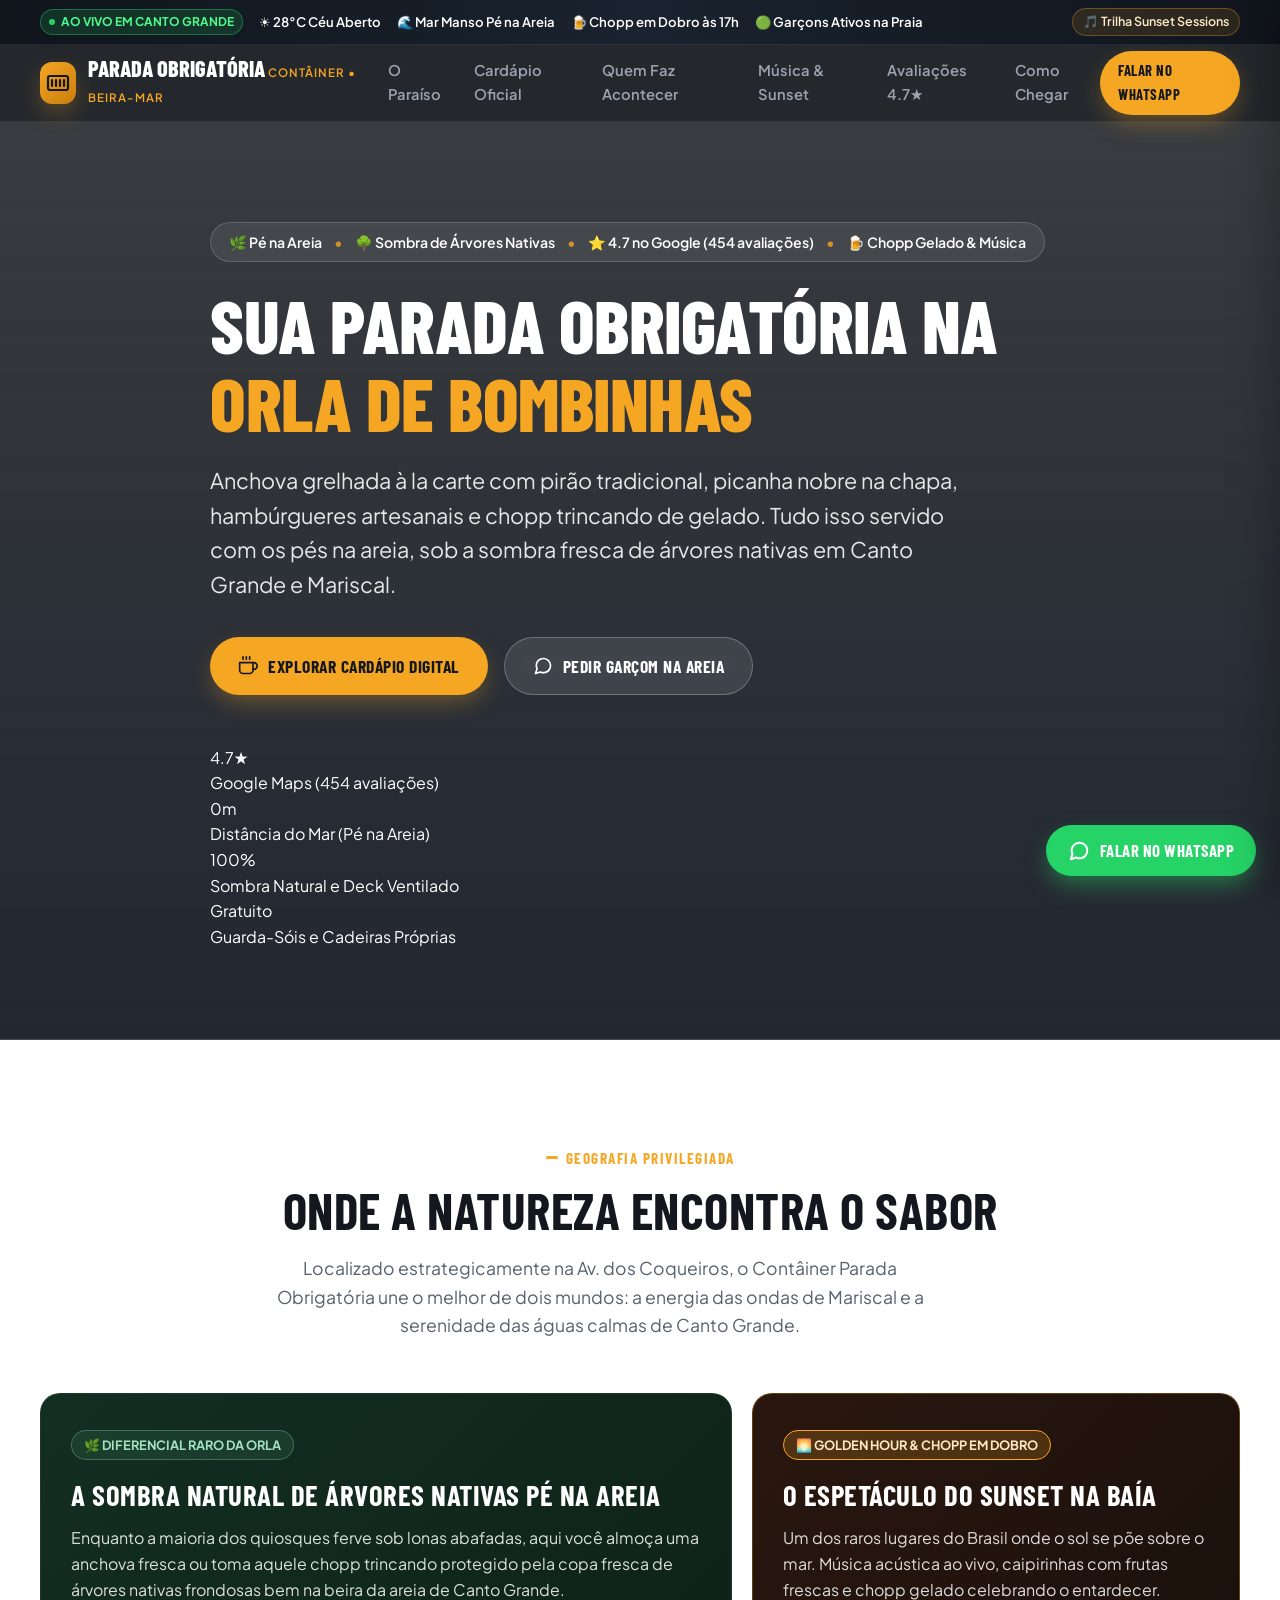
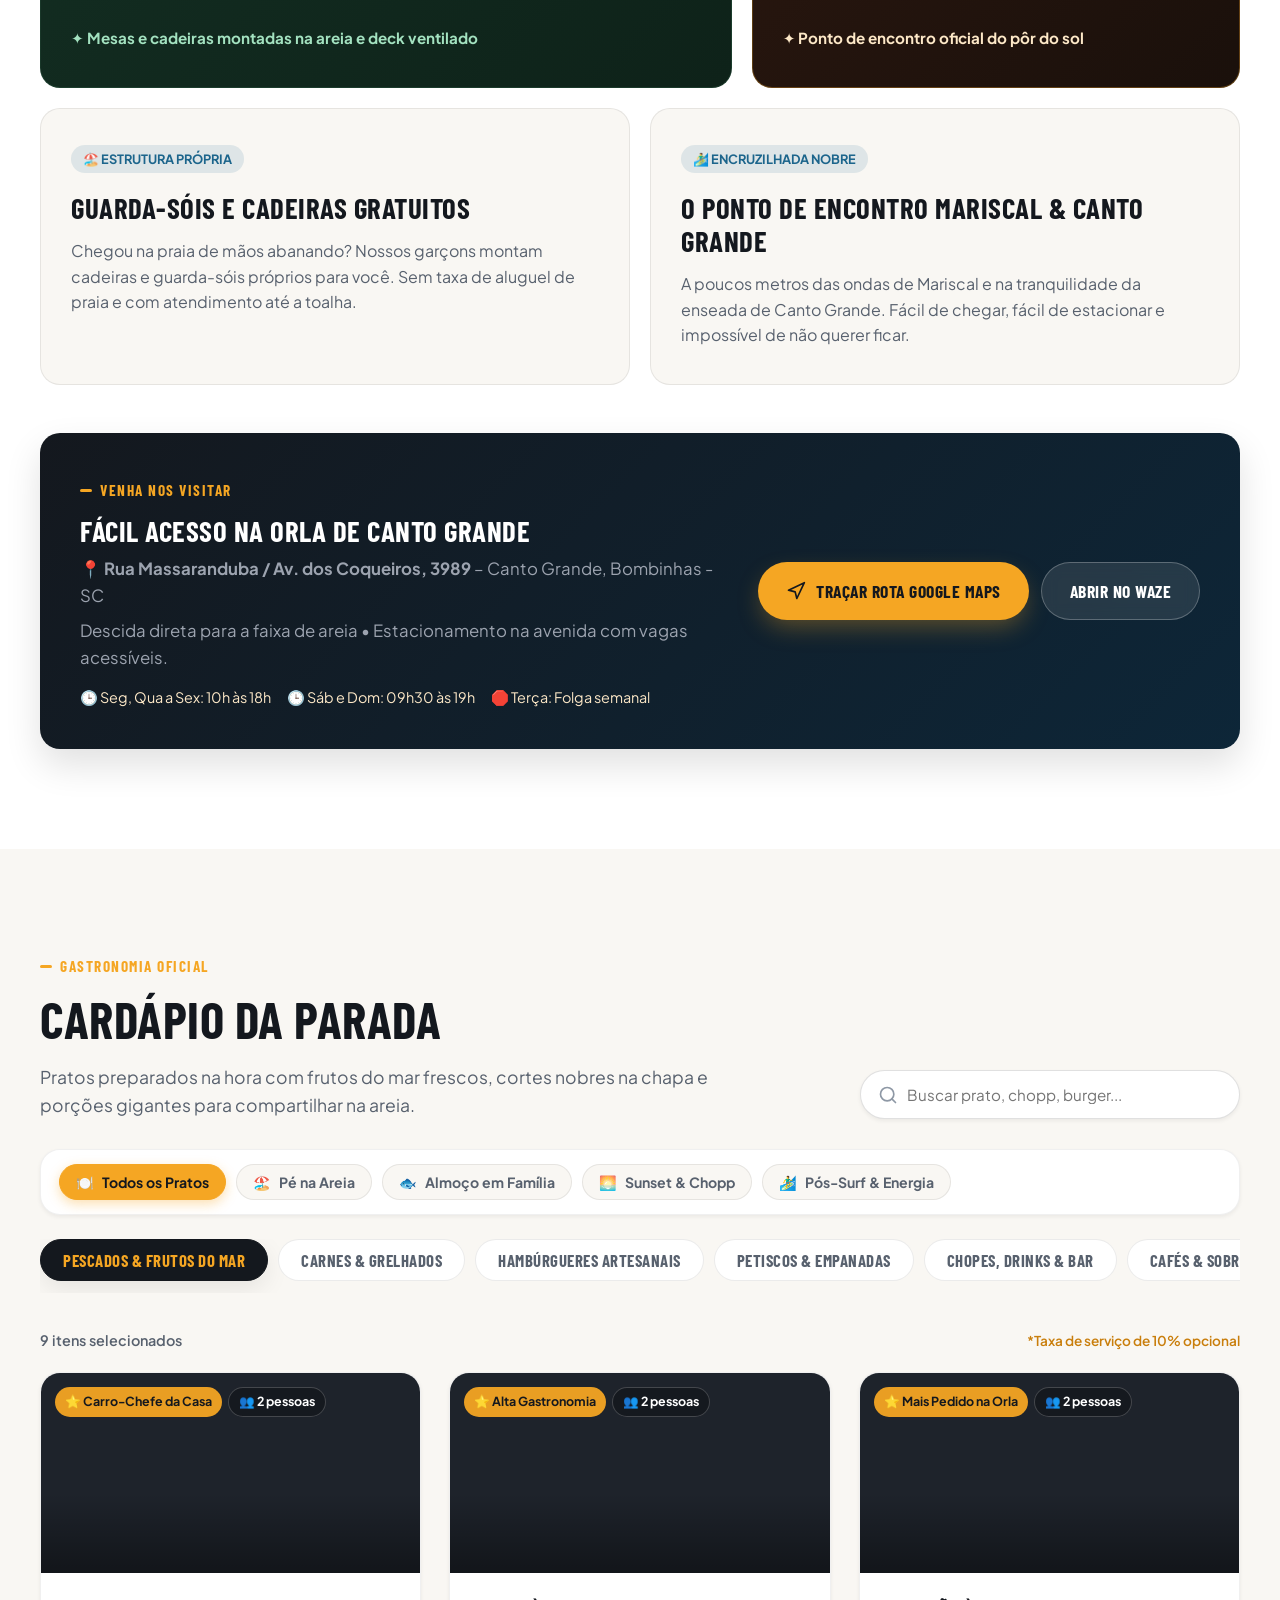
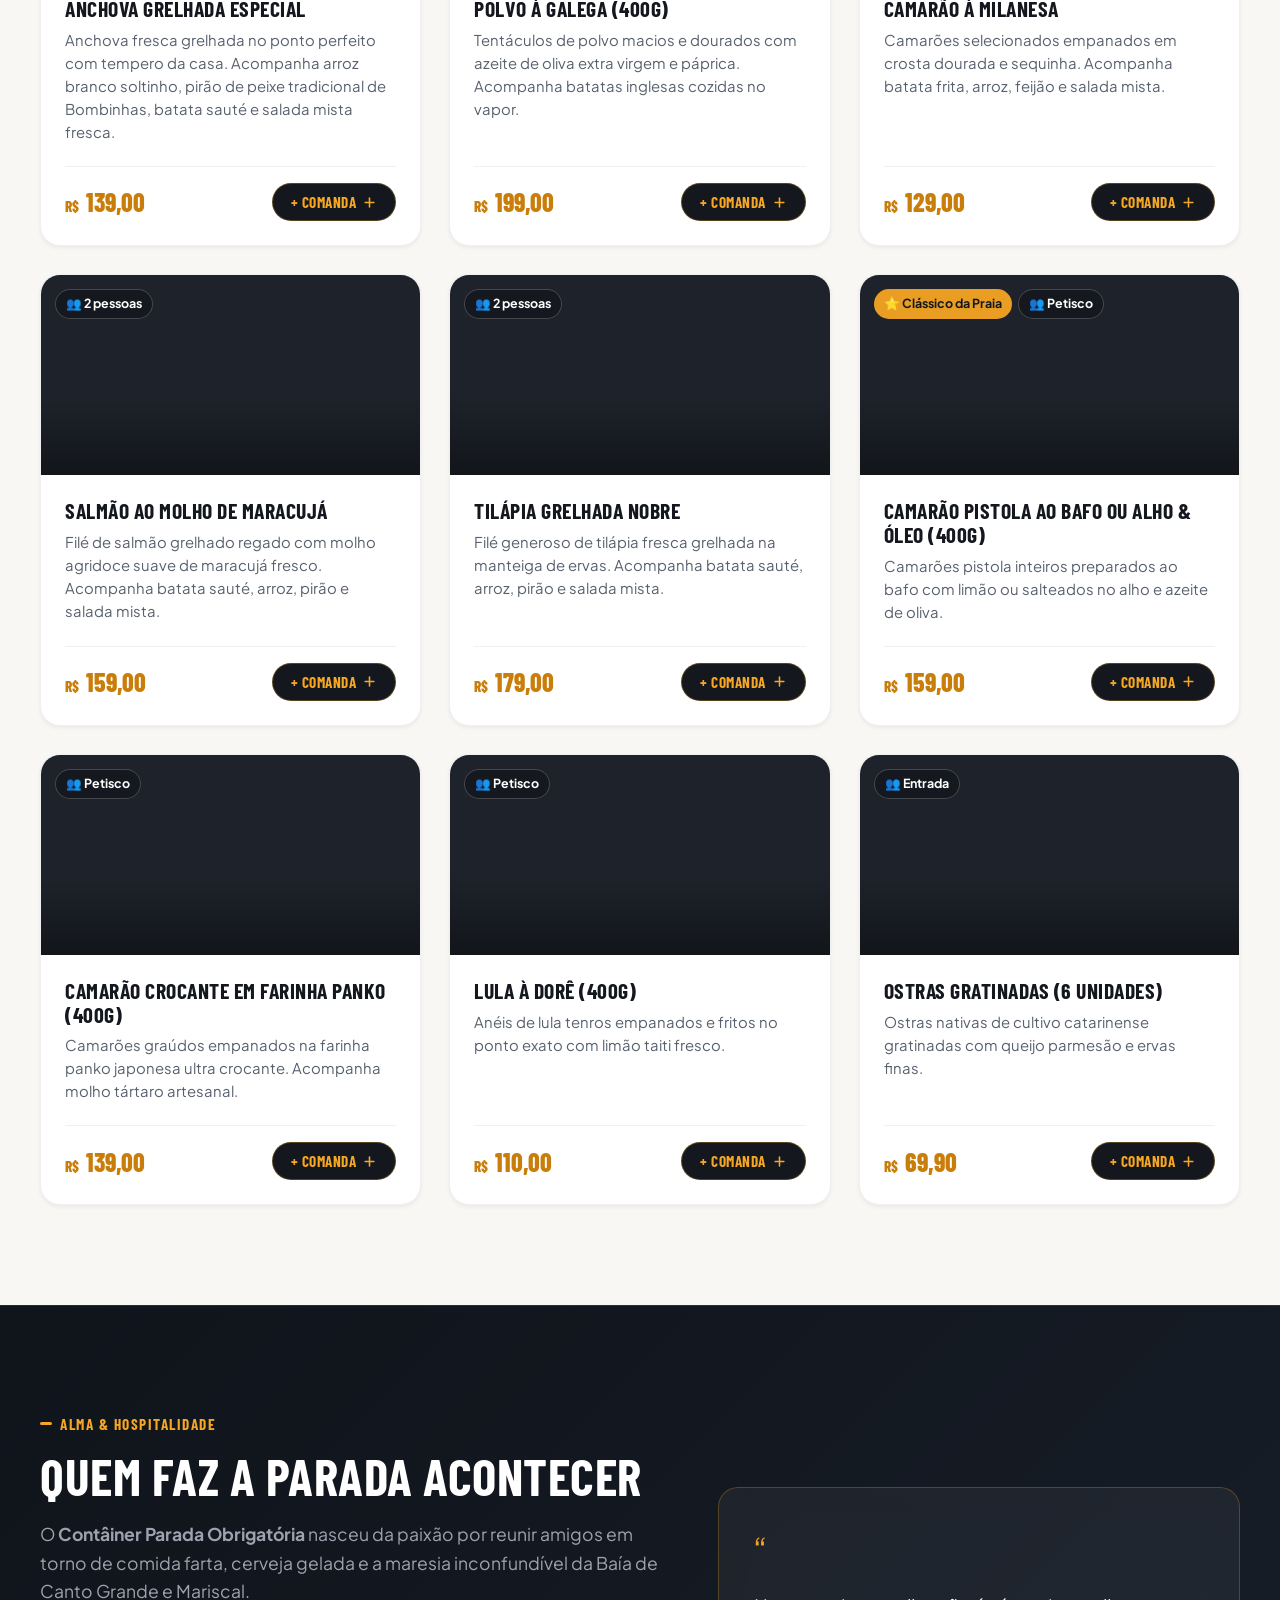
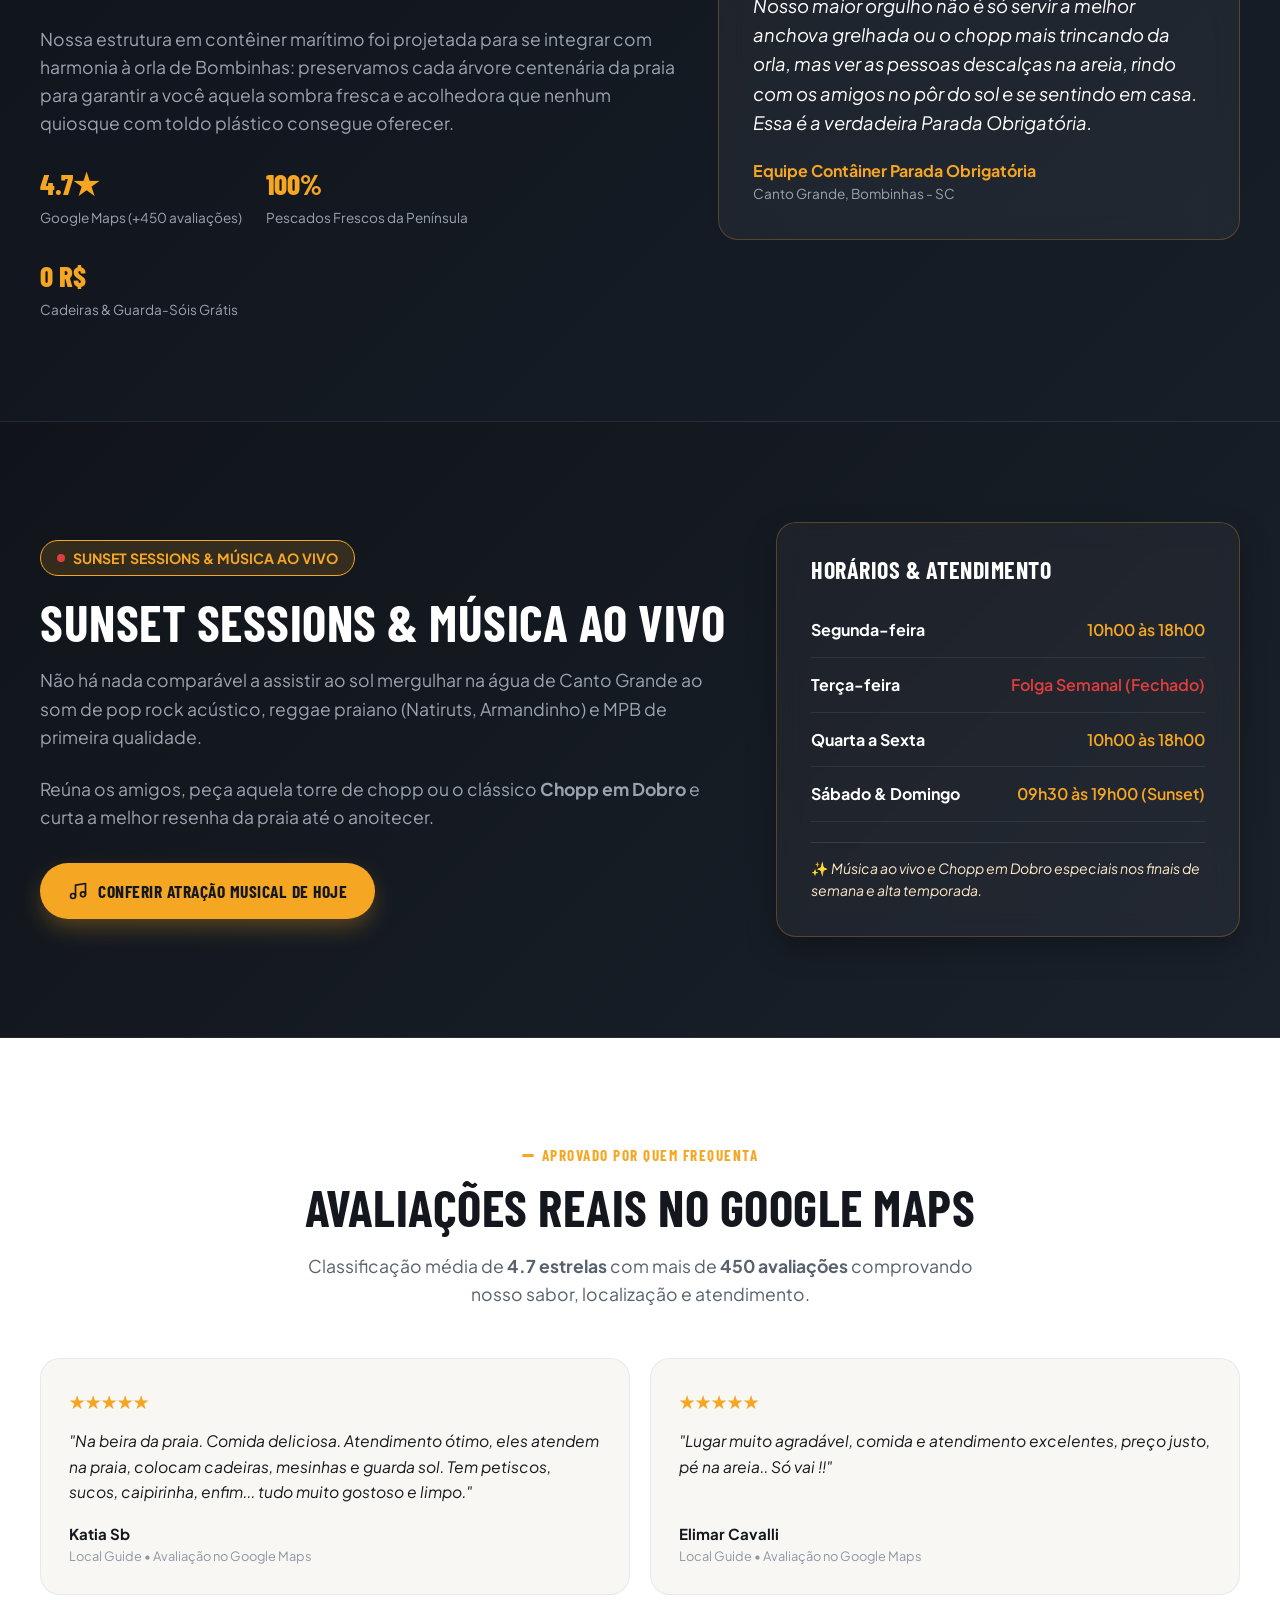
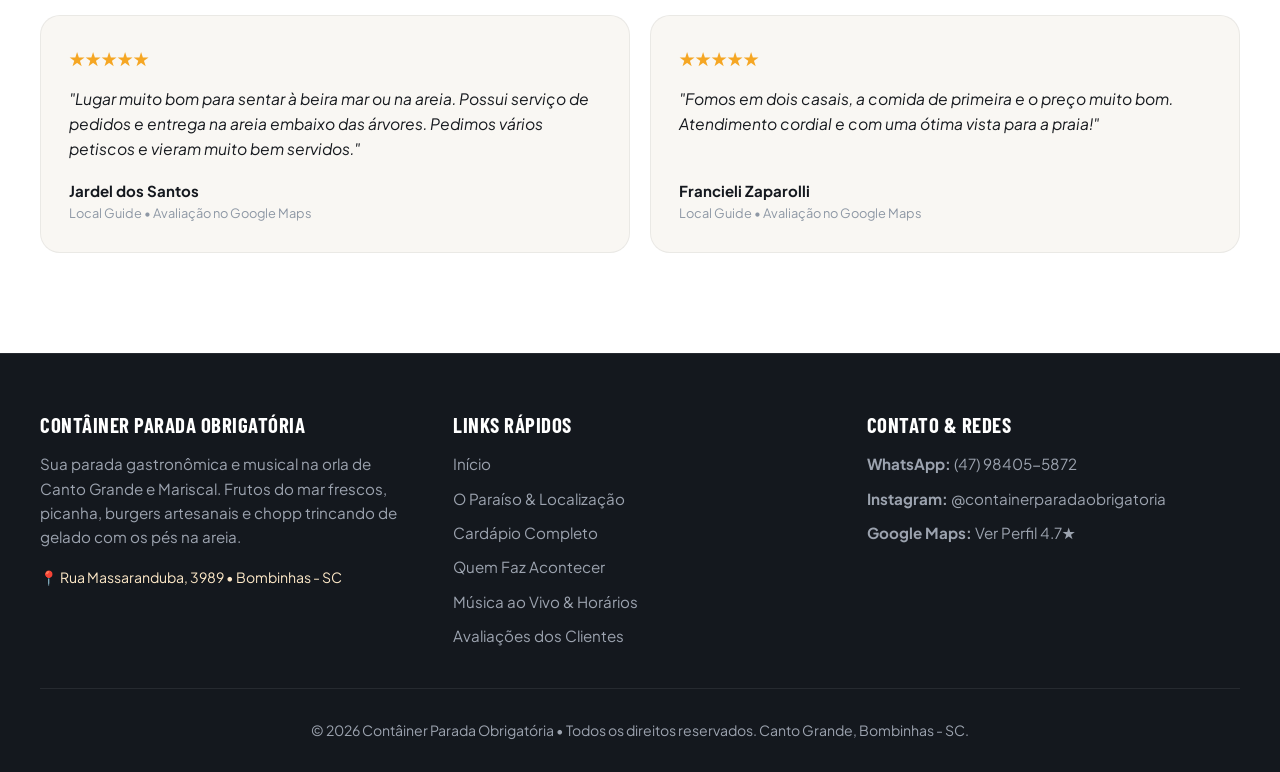
==== commit 45916705: "feat(world-class): complete beach cart drawer, live beach radar, occasion filters and pwa" ====
--- a/index.html
+++ b/index.html
@@ -5,6 +5,13 @@
   <meta name="viewport" content="width=device-width, initial-scale=1.0">
   <title>Contâiner Parada Obrigatória | Restaurante & Petiscaria Pé na Areia em Bombinhas - SC</title>
   
+  <!-- PWA & Mobile Meta Tags -->
+  <link rel="manifest" href="./src/manifest.json">
+  <meta name="theme-color" content="#12161C">
+  <meta name="apple-mobile-web-app-capable" content="yes">
+  <meta name="apple-mobile-web-app-status-bar-style" content="black-translucent">
+  <meta name="apple-mobile-web-app-title" content="Contâiner Parada">
+
   <!-- SEO & OpenGraph Meta Tags -->
   <meta name="description" content="Restaurante e gastrobar beira-mar em Canto Grande / Mariscal, Bombinhas - SC. Anchova grelhada à la carte, picanha nobre, hambúrgueres artesanais, chopp trincando, sombra de árvores nativas e música ao vivo pé na areia.">
   <meta name="keywords" content="restaurante bombinhas, canto grande, mariscal, anchova grelhada, frutos do mar bombinhas, container parada obrigatoria, chopp beira mar, musica ao vivo bombinhas">
@@ -86,7 +93,25 @@
 <body>
 
   <!-- ========================================================================
-       HEADER / NAVBAR
+       LIVE BEACH RADAR (STATUS EM TEMPO REAL)
+       ======================================================================== -->
+  <aside class="beach-radar-bar" aria-label="Status ao vivo da orla">
+    <div class="container beach-radar-content">
+      <div class="beach-radar-items">
+        <span class="radar-live-badge"><span class="radar-pulse-dot"></span> Ao Vivo em Canto Grande</span>
+        <span class="radar-item">☀️ 28°C Céu Aberto</span>
+        <span class="radar-item">🌊 Mar Manso Pé na Areia</span>
+        <span class="radar-item">🍺 Chopp em Dobro às 17h</span>
+        <span class="radar-item">🟢 Garçons Ativos na Praia</span>
+      </div>
+      <a href="https://open.spotify.com/playlist/37i9dQZF1DX4WYpdgoIcn6" target="_blank" rel="noopener noreferrer" class="btn-soundscape" title="Ouvir a trilha sonora de praia do restaurante no Spotify">
+        <span>🎵 Trilha Sunset Sessions</span>
+      </a>
+    </div>
+  </aside>
+
+  <!-- ========================================================================
+       HEADER / NAVBAR FIXA
        ======================================================================== -->
   <header class="site-header">
     <div class="container header-container">
@@ -109,6 +134,7 @@
       <nav class="nav-menu" aria-label="Navegação principal">
         <a href="#paraiso" class="nav-link">O Paraíso</a>
         <a href="#cardapio" class="nav-link">Cardápio Oficial</a>
+        <a href="#historia" class="nav-link">Quem Faz Acontecer</a>
         <a href="#musica" class="nav-link">Música & Sunset</a>
         <a href="#avaliacoes" class="nav-link">Avaliações 4.7★</a>
         <a href="#localizacao" class="nav-link">Como Chegar</a>
@@ -144,58 +170,48 @@
       </p>
 
       <div class="hero-actions">
-        <a href="#cardapio" class="btn btn-primary">
+        <a href="#cardapio" class="btn btn-primary btn-lg">
           <svg width="20" height="20" viewBox="0 0 24 24" fill="none" stroke="currentColor" stroke-width="2" stroke-linecap="round" stroke-linejoin="round">
-            <path d="M3 2v7c0 1.1.9 2 2 2h4a2 2 0 0 0 2-2V2"/>
-            <path d="M7 2v20"/>
-            <path d="M21 15V2v0a5 5 0 0 0-5 5v6c0 1.1.9 2 2 2h3Zm0 0v7"/>
+            <path d="M18 8h1a4 4 0 0 1 0 8h-1"/>
+            <path d="M2 8h16v9a4 4 0 0 1-4 4H6a4 4 0 0 1-4-4V8z"/>
+            <line x1="6" y1="1" x2="6" y2="4"/>
+            <line x1="10" y1="1" x2="10" y2="4"/>
+            <line x1="14" y1="1" x2="14" y2="4"/>
           </svg>
-          <span>Explorar Cardápio</span>
+          <span>Explorar Cardápio Digital</span>
         </a>
-        <a href="https://wa.me/5547984055872?text=Ol%C3%A1!%20Estou%20na%20praia%20e%20gostaria%20de%20um%20atendimento%20com%20cadeiras%20e%20guarda-sol!" target="_blank" rel="noopener noreferrer" class="btn btn-secondary">
+        <a href="https://wa.me/5547984055872?text=Ol%C3%A1!%20Estou%20na%20praia%20e%20gostaria%20de%20atendimento%20na%20areia!" target="_blank" rel="noopener noreferrer" class="btn btn-secondary btn-lg">
           <svg width="20" height="20" viewBox="0 0 24 24" fill="none" stroke="currentColor" stroke-width="2" stroke-linecap="round" stroke-linejoin="round">
             <path d="M21 11.5a8.38 8.38 0 0 1-.9 3.8 8.5 8.5 0 0 1-7.6 4.7 8.38 8.38 0 0 1-3.8-.9L3 21l1.9-5.7a8.38 8.38 0 0 1-.9-3.8 8.5 8.5 0 0 1 4.7-7.6 8.38 8.38 0 0 1 3.8-.9h.5a8.48 8.48 0 0 1 8 8v.5z"/>
           </svg>
-          <span>Pedir na Areia / Reservar</span>
+          <span>Pedir Garçom na Areia</span>
         </a>
       </div>
 
-      <!-- Faixa de Destaques Rápidos -->
-      <div class="hero-highlights-strip">
-        <div class="highlight-item">
-          <div class="highlight-icon">🏖️</div>
-          <div class="highlight-text">
-            <h4>Pé na Areia</h4>
-            <p>Garçons atendem direto na sua cadeira de praia.</p>
-          </div>
-        </div>
-        <div class="highlight-item">
-          <div class="highlight-icon">🌳</div>
-          <div class="highlight-text">
-            <h4>Sombra Natural</h4>
-            <p>Árvores costeiras nativas com brisa fresca o dia todo.</p>
-          </div>
-        </div>
-        <div class="highlight-item">
-          <div class="highlight-icon">🍺</div>
-          <div class="highlight-text">
-            <h4>Chopp & Torres</h4>
-            <p>Torres de 1L e 2L, Session IPA e Chopp de Vinho Rosé.</p>
-          </div>
-        </div>
-        <div class="highlight-item">
-          <div class="highlight-icon">♿</div>
-          <div class="highlight-text">
-            <h4>Acessibilidade</h4>
-            <p>Acesso plano, mesas e banheiros 100% adaptados.</p>
-          </div>
+      <!-- Métricas de Destaque / Prova Rápida -->
+      <div class="hero-stats-grid">
+        <div class="stat-card">
+          <div class="stat-number">4.7★</div>
+          <div class="stat-label">Google Maps (454 avaliações)</div>
+        </div>
+        <div class="stat-card">
+          <div class="stat-number">0m</div>
+          <div class="stat-label">Distância do Mar (Pé na Areia)</div>
+        </div>
+        <div class="stat-card">
+          <div class="stat-number">100%</div>
+          <div class="stat-label">Sombra Natural e Deck Ventilado</div>
+        </div>
+        <div class="stat-card">
+          <div class="stat-number">Gratuito</div>
+          <div class="stat-label">Guarda-Sóis e Cadeiras Próprias</div>
         </div>
       </div>
     </div>
   </section>
 
   <!-- ========================================================================
-       SEÇÃO: VALORIZAÇÃO DA LOCALIZAÇÃO ("NOSSO PARAÍSO")
+       SEÇÃO: O PARAÍSO & BENTO GRID DE VALORIZAÇÃO DO LOCAL
        ======================================================================== -->
   <section id="paraiso" class="location-section">
     <div class="container">
@@ -203,7 +219,7 @@
         <span class="section-tag">Geografia Privilegiada</span>
         <h2 class="section-title">ONDE A NATUREZA ENCONTRA O SABOR</h2>
         <p class="section-desc">
-          Localizado estrategicamente na Av. dos Coqueiros, o Container Parada Obrigatória une o melhor de dois mundos: a energia das ondas de Mariscal e a serenidade das águas calmas de Canto Grande.
+          Localizado estrategicamente na Av. dos Coqueiros, o Contâiner Parada Obrigatória une o melhor de dois mundos: a energia das ondas de Mariscal e a serenidade das águas calmas de Canto Grande.
         </p>
       </div>
 
@@ -285,7 +301,7 @@
   </section>
 
   <!-- ========================================================================
-       SEÇÃO: CARDÁPIO DIGITAL INTERATIVO
+       SEÇÃO: CARDÁPIO DIGITAL INTERATIVO COM COMANDA
        ======================================================================== -->
   <section id="cardapio" class="menu-section">
     <div class="container">
@@ -307,14 +323,19 @@
         </div>
       </div>
 
-      <!-- Abas de Categorias -->
+      <!-- Filtros por Ocasião / Momento de Consumo -->
+      <div class="occasion-pills-nav" id="occasion-pills" role="region" aria-label="Filtrar por ocasião de consumo">
+        <!-- Renderizado dinamicamente pelo menu.js -->
+      </div>
+
+      <!-- Abas de Categorias Tradicionais -->
       <div class="menu-tabs-wrapper">
         <div class="menu-tabs-nav" id="menu-tabs" role="tablist">
-          <!-- Renderizado via JavaScript -->
-        </div>
-      </div>
-
-      <div style="display: flex; justify-content: space-between; align-items: center; margin-bottom: 20px;">
+          <!-- Renderizado dinamicamente pelo menu.js -->
+        </div>
+      </div>
+
+      <div style="display: flex; justify-content: space-between; align-items: center; margin-bottom: 20px; flex-wrap: wrap; gap: 10px;">
         <span id="menu-counter" style="font-size: 0.9rem; color: var(--color-text-secondary); font-weight: 600;">Carregando pratos...</span>
         <span style="font-size: 0.85rem; color: var(--color-gold-dark); font-weight: 600;">*Taxa de serviço de 10% opcional</span>
       </div>
@@ -322,6 +343,47 @@
       <!-- Grid dos Pratos -->
       <div class="menu-items-grid" id="menu-items-grid">
         <!-- Renderizado dinamicamente pelo menu.js -->
+      </div>
+    </div>
+  </section>
+
+  <!-- ========================================================================
+       SEÇÃO: QUEM FAZ A PARADA ACONTECER (STORYTELLING & IDENTIDADE HUMANA)
+       ======================================================================== -->
+  <section id="historia" class="story-section">
+    <div class="container story-box">
+      <div>
+        <span class="section-tag" style="color: var(--color-gold-amber);">Alma & Hospitalidade</span>
+        <h2 class="section-title light">QUEM FAZ A PARADA ACONTECER</h2>
+        <p class="section-desc light" style="margin-bottom: 20px;">
+          O <strong>Contâiner Parada Obrigatória</strong> nasceu da paixão por reunir amigos em torno de comida farta, cerveja gelada e a maresia inconfundível da Baía de Canto Grande e Mariscal.
+        </p>
+        <p class="section-desc light" style="margin-bottom: 24px;">
+          Nossa estrutura em contêiner marítimo foi projetada para se integrar com harmonia à orla de Bombinhas: preservamos cada árvore centenária da praia para garantir a você aquela sombra fresca e acolhedora que nenhum quiosque com toldo plástico consegue oferecer.
+        </p>
+        <div style="display: flex; gap: 24px; flex-wrap: wrap;">
+          <div>
+            <div style="font-family: var(--font-display); font-size: 1.8rem; font-weight: 800; color: var(--color-gold-amber);">4.7★</div>
+            <div style="font-size: 0.85rem; color: var(--color-text-light-muted);">Google Maps (+450 avaliações)</div>
+          </div>
+          <div>
+            <div style="font-family: var(--font-display); font-size: 1.8rem; font-weight: 800; color: var(--color-gold-amber);">100%</div>
+            <div style="font-size: 0.85rem; color: var(--color-text-light-muted);">Pescados Frescos da Península</div>
+          </div>
+          <div>
+            <div style="font-family: var(--font-display); font-size: 1.8rem; font-weight: 800; color: var(--color-gold-amber);">0 R$</div>
+            <div style="font-size: 0.85rem; color: var(--color-text-light-muted);">Cadeiras & Guarda-Sóis Grátis</div>
+          </div>
+        </div>
+      </div>
+
+      <div class="story-quote-card">
+        <div style="font-size: 2.2rem; margin-bottom: 12px; color: var(--color-gold-amber);">“</div>
+        <p class="story-quote-text">
+          Nosso maior orgulho não é só servir a melhor anchova grelhada ou o chopp mais trincando da orla, mas ver as pessoas descalças na areia, rindo com os amigos no pôr do sol e se sentindo em casa. Essa é a verdadeira Parada Obrigatória.
+        </p>
+        <div class="story-quote-author">Equipe Contâiner Parada Obrigatória</div>
+        <div class="story-quote-role">Canto Grande, Bombinhas - SC</div>
       </div>
     </div>
   </section>
@@ -470,6 +532,7 @@
             <li><a href="#inicio">Início</a></li>
             <li><a href="#paraiso">O Paraíso & Localização</a></li>
             <li><a href="#cardapio">Cardápio Completo</a></li>
+            <li><a href="#historia">Quem Faz Acontecer</a></li>
             <li><a href="#musica">Música ao Vivo & Horários</a></li>
             <li><a href="#avaliacoes">Avaliações dos Clientes</a></li>
           </ul>
@@ -510,10 +573,94 @@
     <span>Falar no WhatsApp</span>
   </a>
 
+  <!-- ========================================================================
+       BOTÃO FLUTUANTE DA COMANDA DIGITAL (CARRINHO DE PRAIA)
+       ======================================================================== -->
+  <button type="button" id="cart-fab" class="cart-fab" aria-label="Abrir Minha Comanda de Praia">
+    <span style="font-size: 1.2rem;">🛒</span>
+    <span>Minha Comanda</span>
+    <span id="cart-badge" class="cart-badge-count">0</span>
+  </button>
+
+  <!-- Overlay e Drawer da Comanda Digital -->
+  <div id="cart-overlay" class="cart-overlay" aria-hidden="true"></div>
+
+  <aside id="cart-drawer" class="cart-drawer" role="dialog" aria-modal="true" aria-labelledby="cart-title">
+    <div class="cart-header">
+      <div class="cart-header-title" id="cart-title">
+        <span>🏖️</span>
+        <span>Comanda de Praia</span>
+      </div>
+      <button type="button" id="btn-close-cart" class="cart-close-btn" aria-label="Fechar Comanda">&times;</button>
+    </div>
+
+    <div class="cart-body">
+      <!-- Estado Vazio -->
+      <div id="cart-empty-state" class="cart-empty-state">
+        <div style="font-size: 3rem; margin-bottom: 12px;">🍽️</div>
+        <h4 style="font-size: 1.2rem; color: var(--color-container-dark); margin-bottom: 8px;">Sua comanda está vazia</h4>
+        <p>Clique em <strong>+ Comanda</strong> nos pratos ou bebidas do cardápio para pedir direto da sua cadeira ou mesa!</p>
+      </div>
+
+      <!-- Lista de Itens Adicionados -->
+      <div id="cart-items-list" class="cart-items-list"></div>
+
+      <!-- Bloco com Opções de Atendimento e Totais -->
+      <div id="cart-footer-block" style="display: none;">
+        <div class="cart-location-box">
+          <label class="cart-location-label">📍 Onde você está sentado?</label>
+          <div class="cart-radio-group">
+            <label style="cursor: pointer; display: flex; align-items: center; gap: 6px;">
+              <input type="radio" name="cart-location-type" value="areia" checked>
+              <span>🏖️ Areia (Cadeira / Guarda-sol)</span>
+            </label>
+            <label style="cursor: pointer; display: flex; align-items: center; gap: 6px;">
+              <input type="radio" name="cart-location-type" value="deck">
+              <span>🪵 Mesa no Deck</span>
+            </label>
+          </div>
+          <input type="text" id="cart-location-ref" class="cart-input-field" placeholder="Ex: Guarda-sol azul perto da árvore" maxlength="80">
+        </div>
+
+        <div style="margin-bottom: 18px;">
+          <label for="cart-notes" style="font-size: 0.88rem; font-weight: 700; color: var(--color-container-dark); margin-bottom: 6px; display: block;">📝 Observações / Ponto da Carne:</label>
+          <input type="text" id="cart-notes" class="cart-input-field" placeholder="Ex: Ao ponto, sem cebola, limão extra" maxlength="120">
+        </div>
+
+        <div class="cart-footer" style="padding: 0; box-shadow: none; border-top: none;">
+          <div class="cart-summary-line">
+            <span>Subtotal:</span>
+            <strong id="cart-subtotal">R$ 0,00</strong>
+          </div>
+          <div class="cart-summary-line" style="align-items: center;">
+            <label style="display: flex; align-items: center; gap: 6px; cursor: pointer; font-size: 0.88rem;">
+              <input type="checkbox" id="cart-service-check" checked>
+              <span>Taxa de serviço na praia (10% opcional):</span>
+            </label>
+            <strong id="cart-tax">R$ 0,00</strong>
+          </div>
+          <div class="cart-summary-line total">
+            <span>TOTAL:</span>
+            <strong id="cart-total" style="color: var(--color-gold-dark);">R$ 0,00</strong>
+          </div>
+
+          <button type="button" id="btn-send-whatsapp-order" class="btn-send-order">
+            <svg width="22" height="22" viewBox="0 0 24 24" fill="none" stroke="currentColor" stroke-width="2.2" stroke-linecap="round" stroke-linejoin="round">
+              <path d="M21 11.5a8.38 8.38 0 0 1-.9 3.8 8.5 8.5 0 0 1-7.6 4.7 8.38 8.38 0 0 1-3.8-.9L3 21l1.9-5.7a8.38 8.38 0 0 1-.9-3.8 8.5 8.5 0 0 1 4.7-7.6 8.38 8.38 0 0 1 3.8-.9h.5a8.48 8.48 0 0 1 8 8v.5z"/>
+            </svg>
+            <span>Enviar Pedido pelo WhatsApp</span>
+          </button>
+          <p style="font-size: 0.76rem; color: var(--color-text-secondary); text-align: center; margin-top: 10px;">
+            🔒 O garçom receberá seu pedido formatado com o número da mesa ou referência na areia.
+          </p>
+        </div>
+      </div>
+    </div>
+  </aside>
+
   <!-- Fallback Embedded Data para visualização local imediata sem depender de servidor HTTP -->
   <script>
-    // Carregamento resiliente do cardápio caso rodando via protocolo file://
-    window.__MENU_DATA__ = {"categorias": [{"id": "peixes_frutos_do_mar", "nome": "Pescados & Frutos do Mar", "icone": "fish", "descricao": "Pescados frescos e clássicos litorâneos preparados na hora, servidos à la carte com acompanhamentos nobres."}, {"id": "carnes_grelhados", "nome": "Carnes & Grelhados", "icone": "flame", "descricao": "Cortes nobres preparados na brasa e chapa quente, suculentos e bem servidos."}, {"id": "hamburgueres", "nome": "Hambúrgueres Artesanais", "icone": "beef", "descricao": "Pão brioche tostado na manteiga, blend da casa 150g no ponto certo e acompanhados de fritas crocantes."}, {"id": "petiscos_empanadas", "nome": "Petiscos & Empanadas", "icone": "utensils", "descricao": "Tábuas gigantes para compartilhar na areia, pastéis crocantes com maionese caseira e autênticas empanadas argentinas."}, {"id": "chopes_drinks", "nome": "Chopes, Drinks & Bar", "icone": "beer", "descricao": "Chopp artesanal trincando de gelado, torres de 1L e 2L, coquetelaria autoral e caipirinhas tropicais."}, {"id": "sobremesas_cafes", "nome": "Cafés & Sobremesas", "icone": "coffee", "descricao": "Para adoçar o dia na praia: churros gourmet, petit gateau, açaí bem gelado e crepes franceses."}], "itens": [{"id": "anchova_grelhada", "categoria": "peixes_frutos_do_mar", "nome": "Anchova Grelhada Especial", "preco": "139,00", "serve": "2 pessoas", "destaque": "Carro-Chefe da Casa", "descricao": "Anchova fresca grelhada no ponto perfeito com tempero da casa. Acompanha arroz branco soltinho, pirão de peixe tradicional de Bombinhas, batata sauté e salada mista fresca.", "foto": "https://images.unsplash.com/photo-1519708227418-c8fd9a32b7a2?auto=format&fit=crop&w=600&q=80"}, {"id": "polvo_galega", "categoria": "peixes_frutos_do_mar", "nome": "Polvo à Galega (400g)", "preco": "199,00", "serve": "2 pessoas", "destaque": "Alta Gastronomia", "descricao": "Tentáculos de polvo macios e dourados com azeite de oliva extra virgem e páprica. Acompanha batatas inglesas cozidas no vapor.", "foto": "https://images.unsplash.com/photo-1544025162-d76694265947?auto=format&fit=crop&w=600&q=80"}, {"id": "camarao_milanesa", "categoria": "peixes_frutos_do_mar", "nome": "Camarão à Milanesa", "preco": "129,00", "serve": "2 pessoas", "destaque": "Mais Pedido na Orla", "descricao": "Camarões selecionados empanados em crosta dourada e sequinha. Acompanha batata frita, arroz, feijão e salada mista.", "foto": "https://images.unsplash.com/photo-1532550907401-a500c9a57435?auto=format&fit=crop&w=600&q=80"}, {"id": "salmao_maracuja", "categoria": "peixes_frutos_do_mar", "nome": "Salmão ao Molho de Maracujá", "preco": "159,00", "serve": "2 pessoas", "descricao": "Filé de salmão grelhado regado com molho agridoce suave de maracujá fresco. Acompanha batata sauté, arroz, pirão e salada mista.", "foto": "https://images.unsplash.com/photo-1467003909585-2f8a72700288?auto=format&fit=crop&w=600&q=80"}, {"id": "tilapia_grelhada", "categoria": "peixes_frutos_do_mar", "nome": "Tilápia Grelhada Nobre", "preco": "179,00", "serve": "2 pessoas", "descricao": "Filé generoso de tilápia fresca grelhada na manteiga de ervas. Acompanha batata sauté, arroz, pirão e salada mista.", "foto": "https://images.unsplash.com/photo-1534422298391-e4f8c172dddb?auto=format&fit=crop&w=600&q=80"}, {"id": "camarao_pistola", "categoria": "peixes_frutos_do_mar", "nome": "Camarão Pistola ao Bafo ou Alho & Óleo (400g)", "preco": "159,00", "serve": "Petisco", "destaque": "Clássico da Praia", "descricao": "Camarões pistola inteiros preparados ao bafo com limão ou salteados no alho e azeite de oliva.", "foto": "https://images.unsplash.com/photo-1565680018434-b513d5e5fd47?auto=format&fit=crop&w=600&q=80"}, {"id": "camarao_panko", "categoria": "peixes_frutos_do_mar", "nome": "Camarão Crocante em Farinha Panko (400g)", "preco": "139,00", "serve": "Petisco", "descricao": "Camarões graúdos empanados na farinha panko japonesa ultra crocante. Acompanha molho tártaro artesanal.", "foto": "https://images.unsplash.com/photo-1559742811-822873691df8?auto=format&fit=crop&w=600&q=80"}, {"id": "lula_dourada", "categoria": "peixes_frutos_do_mar", "nome": "Lula à Dorê (400g)", "preco": "110,00", "serve": "Petisco", "descricao": "Anéis de lula tenros empanados e fritos no ponto exato com limão taiti fresco.", "foto": "https://images.unsplash.com/photo-1604909052743-94e838986d24?auto=format&fit=crop&w=600&q=80"}, {"id": "ostras_gratinadas", "categoria": "peixes_frutos_do_mar", "nome": "Ostras Gratinadas (6 unidades)", "preco": "69,90", "serve": "Entrada", "descricao": "Ostras nativas de cultivo catarinense gratinadas com queijo parmesão e ervas finas.", "foto": "https://images.unsplash.com/photo-1532336414038-cf19250c5757?auto=format&fit=crop&w=600&q=80"}, {"id": "picanha_chapa", "categoria": "carnes_grelhados", "nome": "Picanha na Chapa Nobre", "preco": "169,00", "serve": "2 pessoas", "destaque": "Corte Nobre", "descricao": "Fatias espessas de picanha de primeira seladas ao ponto na chapa bem quente. Acompanha batata frita crocante, arroz, feijão, farofa temperada, salada mista e molho da casa.", "foto": "https://images.unsplash.com/photo-1558030006-450675393462?auto=format&fit=crop&w=600&q=80"}, {"id": "frango_parmegiana", "categoria": "carnes_grelhados", "nome": "Parmegiana da Parada", "preco": "95,00", "serve": "2 pessoas", "destaque": "Eleita a Melhor da Região", "descricao": "Filé de frango empanado artesanal, coberto com molho de tomate pelati caseiro e queijo derretido em abundância. Acompanha polenta frita, arroz, feijão e salada mista.", "foto": "https://images.unsplash.com/photo-1632778149955-e80f8ceca2e8?auto=format&fit=crop&w=600&q=80"}, {"id": "contra_file", "categoria": "carnes_grelhados", "nome": "Contra Filé Grelhado", "preco": "119,00", "serve": "2 pessoas", "descricao": "Bife de contrafilé macio e suculento com alho confitado. Acompanha batata frita, arroz, feijão e salada mista.", "foto": "https://images.unsplash.com/photo-1544025162-d76694265947?auto=format&fit=crop&w=600&q=80"}, {"id": "bisteca_carre", "categoria": "carnes_grelhados", "nome": "Bisteca de Carré Suíno", "preco": "129,00", "serve": "2 pessoas", "descricao": "Carré suíno grelhado com molho barbecue especial. Acompanha polenta crocante, arroz, feijão, salada mista e farofa.", "foto": "https://images.unsplash.com/photo-1544025162-d76694265947?auto=format&fit=crop&w=600&q=80"}, {"id": "burguer_obrigatorio", "categoria": "hamburgueres", "nome": "Burguer Obrigatório e Fritas", "preco": "55,00", "destaque": "Especial da Casa", "descricao": "Pão brioche selado, hambúrguer artesanal da casa 150g, fatias de bacon crocante, cheddar cremoso, mozzarella, maionese artesanal, alface, tomate, picles e cebola roxa. Acompanha fritas.", "foto": "https://images.unsplash.com/photo-1568901346375-23c9450c58cd?auto=format&fit=crop&w=600&q=80"}, {"id": "burguer_melt_crispy", "categoria": "hamburgueres", "nome": "Burguer Melt Crispy e Fritas", "preco": "58,00", "destaque": "Sucesso de Pedidos", "descricao": "Pão brioche, blend 150g, bacon crocante, cheddar derretido, maionese especial, cebola crispy dourada e um irresistível toque de melado de cana. Acompanha fritas.", "foto": "https://images.unsplash.com/photo-1586190848861-99aa4a171e90?auto=format&fit=crop&w=600&q=80"}, {"id": "burguer_duplo", "categoria": "hamburgueres", "nome": "Burguer Duplo 300g e Fritas", "preco": "49,00", "descricao": "Dois hambúrgueres artesanais de 150g (300g total de carne pura), maionese da casa, mozzarella derretida, alface e tomate no pão brioche. Acompanha fritas.", "foto": "https://images.unsplash.com/photo-1586816001966-79b736744398?auto=format&fit=crop&w=600&q=80"}, {"id": "burguer_bacon", "categoria": "hamburgueres", "nome": "Burguer Bacon e Fritas", "preco": "48,00", "descricao": "Pão brioche, hambúrguer 150g, fatias generosas de bacon artesanal, maionese, mozzarella, alface e tomate fresco. Acompanha fritas.", "foto": "https://images.unsplash.com/photo-1553979459-d2229ba7433b?auto=format&fit=crop&w=600&q=80"}, {"id": "burguer_vegetariano", "categoria": "hamburgueres", "nome": "Burguer Vegetariano e Fritas", "preco": "42,00", "descricao": "Pão brioche, ovo frito no ponto, maionese, cebola roxa, alface, tomate, picles e cenoura ralada fresca. Acompanha fritas.", "foto": "https://images.unsplash.com/photo-1520072959219-c595dc870360?auto=format&fit=crop&w=600&q=80"}, {"id": "burguer_kids", "categoria": "hamburgueres", "nome": "Burguer Kids", "preco": "26,00", "descricao": "Pão brioche macio, hambúrguer da casa 100g bem passado, queijo mozzarella e maionese suave.", "foto": "https://images.unsplash.com/photo-1550547660-d9450f859349?auto=format&fit=crop&w=600&q=80"}, {"id": "tabua_parada", "categoria": "petiscos_empanadas", "nome": "Tábua da Parada (2.0 kg)", "preco": "289,00", "serve": "4 a 6 pessoas", "destaque": "A Maior da Orla", "descricao": "O banquete definitivo da praia: camarão à milanesa, anéis de lula, iscas de peixe, marisco à milanesa, bolinhos de peixe artesanais, bolinhos de camarão com queijo e batata frita crocante.", "foto": "https://images.unsplash.com/photo-1532550907401-a500c9a57435?auto=format&fit=crop&w=600&q=80"}, {"id": "trevo_container", "categoria": "petiscos_empanadas", "nome": "Trevo Contâiner (1.2 kg)", "preco": "189,00", "serve": "3 a 4 pessoas", "descricao": "Combinação campeã com camarão sequinho, anéis de lula fritos, iscas de peixe empanadas e batata frita bem servida.", "foto": "https://images.unsplash.com/photo-1559742811-822873691df8?auto=format&fit=crop&w=600&q=80"}, {"id": "empanadas_argentinas", "categoria": "petiscos_empanadas", "nome": "Empanadas Argentinas Artesanais", "preco": "16,00", "serve": "Unidade", "destaque": "Tradição Portenha", "descricao": "Massa folhada artesanal dourada no forno nos sabores clássicos: Carne Tradicional, Caprese, Frango Suave e Calabresa com Queijo.", "foto": "https://images.unsplash.com/photo-1628106235973-4554203e0ce6?auto=format&fit=crop&w=600&q=80"}, {"id": "pasteis_especiais", "categoria": "petiscos_empanadas", "nome": "Pastéis da Casa com Maionese Artesanal", "preco": "26,00", "serve": "Unidade", "descricao": "Pastel grande de feira frito na hora com massa crocante nos recheios: Queijo, Carne, Frango, 4 Queijos (R$ 32) ou Camarão com Catupiry (R$ 39). Acompanha maionese verde caseira.", "foto": "https://images.unsplash.com/photo-1628106235973-4554203e0ce6?auto=format&fit=crop&w=600&q=80"}, {"id": "chopp_pilsen", "categoria": "chopes_drinks", "nome": "Chopp Pilsen Premium (400ml)", "preco": "16,00", "destaque": "Trincando de Gelado", "descricao": "Corpo leve, espuma cremosa e colarinho perfeito. Ideal para refrescar a tarde quente de praia em Canto Grande.", "foto": "https://images.unsplash.com/photo-1608270199049-756187799763?auto=format&fit=crop&w=600&q=80"}, {"id": "torre_chopp", "categoria": "chopes_drinks", "nome": "Torre de Chopp Pilsen (2 Litros)", "preco": "76,00", "serve": "Galera / Mesa", "destaque": "Chopp Gelado até o Fim", "descricao": "Torre térmica iluminada com tubo congelador interno para manter os 2 litros de chopp estupidamente gelados até o último copo. (Opção de 1L por R$ 39).", "foto": "https://images.unsplash.com/photo-1535958636474-b021ee887b13?auto=format&fit=crop&w=600&q=80"}, {"id": "chopp_ipa", "categoria": "chopes_drinks", "nome": "Chopp Session IPA (400ml)", "preco": "18,00", "descricao": "Chopp artesanal lupulado com notas cítricas e tropicais. Corpo médio-baixo, extremamente refrescante para o clima de praia.", "foto": "https://images.unsplash.com/photo-1571613316887-6f8d5cbf7ef7?auto=format&fit=crop&w=600&q=80"}, {"id": "chopp_vinho_rose", "categoria": "chopes_drinks", "nome": "Chopp de Vinho Rosé 'Safra Rosé' (1,5L)", "preco": "45,00", "destaque": "Sabor de Verão o Ano Todo", "descricao": "Mistura especial de uvas nobres com leveza e notas frutadas com a refrescância do espumante.", "foto": "https://images.unsplash.com/photo-1510812431401-41d2bd2722f3?auto=format&fit=crop&w=600&q=80"}, {"id": "pina_colada_abacaxi", "categoria": "chopes_drinks", "nome": "Pina Colada no Abacaxi Natural", "preco": "39,00", "destaque": "Instagramável", "descricao": "Rum Bacardi, leite de coco, abacaxi e leite condensado servidos esculpidos dentro da própria fruta inteira.", "foto": "https://images.unsplash.com/photo-1551024709-8f23befc6f87?auto=format&fit=crop&w=600&q=80"}, {"id": "maracujohnnie", "categoria": "chopes_drinks", "nome": "Maracujohnnie", "preco": "34,90", "descricao": "Whisky Johnnie Walker Blonde, polpa de maracujá fresco e refrigerante Schweppes citrus gelado com gelo cristalino.", "foto": "https://images.unsplash.com/photo-1514362545857-3bc16c4c7d1b?auto=format&fit=crop&w=600&q=80"}, {"id": "caipira_obrigatoria", "categoria": "chopes_drinks", "nome": "Caipirinha Obrigatória", "preco": "30,00", "descricao": "Vodka Smirnoff misturada com infusão de maracujá fresco e morangos selecionados macerados com açúcar.", "foto": "https://images.unsplash.com/photo-1536935338788-846bb9981813?auto=format&fit=crop&w=600&q=80"}, {"id": "aperol_spritz", "categoria": "chopes_drinks", "nome": "Aperol Spritz", "preco": "34,00", "descricao": "Aperol, espumante Brut borbulhante, água com gás e fatia de laranja bahia fresca.", "foto": "https://images.unsplash.com/photo-1560512823-829485b8bf24?auto=format&fit=crop&w=600&q=80"}, {"id": "churros_gourmet", "categoria": "sobremesas_cafes", "nome": "Churros Gourmet (Porção com 7 mini)", "preco": "15,00", "destaque": "Queridinho da Praia", "descricao": "Mini churros crocantes polvilhados com açúcar e canela, servidos quentinhos com doce de leite artesanal cremoso.", "foto": "https://images.unsplash.com/photo-1624300629298-e9de39c13be5?auto=format&fit=crop&w=600&q=80"}, {"id": "acai_tigela", "categoria": "sobremesas_cafes", "nome": "Açaí na Tigela Puro (400ml)", "preco": "35,00", "destaque": "Pós-Surf / Energia", "descricao": "Cremoso e bem gelado, acompanhado de banana em rodelas, granola crocante, leite em pó e leite condensado. (Opção 200ml por R$ 25).", "foto": "https://images.unsplash.com/photo-1590301157890-4810ed352733?auto=format&fit=crop&w=600&q=80"}, {"id": "petit_gateau", "categoria": "sobremesas_cafes", "nome": "Petit Gateau com Sorvete", "preco": "28,00", "descricao": "Bolinho de chocolate com recheio cremoso escorrendo, servido com bola de sorvete de creme e calda de chocolate.", "foto": "https://images.unsplash.com/photo-1606313564200-e75d5e30476c?auto=format&fit=crop&w=600&q=80"}]};
+    window.__MENU_DATA__ = {"categorias": [{"id": "peixes_frutos_do_mar", "nome": "Pescados & Frutos do Mar", "icone": "fish", "descricao": "Pescados frescos e clássicos litorâneos preparados na hora, servidos à la carte com acompanhamentos nobres."}, {"id": "carnes_grelhados", "nome": "Carnes & Grelhados", "icone": "flame", "descricao": "Cortes nobres preparados na brasa e chapa quente, suculentos e bem servidos."}, {"id": "hamburgueres", "nome": "Hambúrgueres Artesanais", "icone": "beef", "descricao": "Pão brioche tostado na manteiga, blend da casa 150g no ponto certo e acompanhados de fritas crocantes."}, {"id": "petiscos_empanadas", "nome": "Petiscos & Empanadas", "icone": "utensils", "descricao": "Tábuas gigantes para compartilhar na areia, pastéis crocantes com maionese caseira e autênticas empanadas argentinas."}, {"id": "chopes_drinks", "nome": "Chopes, Drinks & Bar", "icone": "beer", "descricao": "Chopp artesanal trincando de gelado, torres de 1L e 2L, coquetelaria autoral e caipirinhas tropicais."}, {"id": "sobremesas_cafes", "nome": "Cafés & Sobremesas", "icone": "coffee", "descricao": "Para adoçar o dia na praia: churros gourmet, petit gateau, açaí bem gelado e crepes franceses."}], "itens": [{"id": "anchova_grelhada", "categoria": "peixes_frutos_do_mar", "nome": "Anchova Grelhada Especial", "preco": "139,00", "serve": "2 pessoas", "destaque": "Carro-Chefe da Casa", "descricao": "Anchova fresca grelhada no ponto perfeito com tempero da casa. Acompanha arroz branco soltinho, pirão de peixe tradicional de Bombinhas, batata sauté e salada mista fresca.", "foto": "https://images.unsplash.com/photo-1519708227418-c8fd9a32b7a2?auto=format&fit=crop&w=600&q=80", "ocasioes": ["almoco_farto"]}, {"id": "polvo_galega", "categoria": "peixes_frutos_do_mar", "nome": "Polvo à Galega (400g)", "preco": "199,00", "serve": "2 pessoas", "destaque": "Alta Gastronomia", "descricao": "Tentáculos de polvo macios e dourados com azeite de oliva extra virgem e páprica. Acompanha batatas inglesas cozidas no vapor.", "foto": "https://images.unsplash.com/photo-1544025162-d76694265947?auto=format&fit=crop&w=600&q=80", "ocasioes": ["almoco_farto"]}, {"id": "camarao_milanesa", "categoria": "peixes_frutos_do_mar", "nome": "Camarão à Milanesa", "preco": "129,00", "serve": "2 pessoas", "destaque": "Mais Pedido na Orla", "descricao": "Camarões selecionados empanados em crosta dourada e sequinha. Acompanha batata frita, arroz, feijão e salada mista.", "foto": "https://images.unsplash.com/photo-1532550907401-a500c9a57435?auto=format&fit=crop&w=600&q=80", "ocasioes": ["pe_na_areia"]}, {"id": "salmao_maracuja", "categoria": "peixes_frutos_do_mar", "nome": "Salmão ao Molho de Maracujá", "preco": "159,00", "serve": "2 pessoas", "descricao": "Filé de salmão grelhado regado com molho agridoce suave de maracujá fresco. Acompanha batata sauté, arroz, pirão e salada mista.", "foto": "https://images.unsplash.com/photo-1467003909585-2f8a72700288?auto=format&fit=crop&w=600&q=80", "ocasioes": ["almoco_farto"]}, {"id": "tilapia_grelhada", "categoria": "peixes_frutos_do_mar", "nome": "Tilápia Grelhada Nobre", "preco": "179,00", "serve": "2 pessoas", "descricao": "Filé generoso de tilápia fresca grelhada na manteiga de ervas. Acompanha batata sauté, arroz, pirão e salada mista.", "foto": "https://images.unsplash.com/photo-1534422298391-e4f8c172dddb?auto=format&fit=crop&w=600&q=80", "ocasioes": ["almoco_farto"]}, {"id": "camarao_pistola", "categoria": "peixes_frutos_do_mar", "nome": "Camarão Pistola ao Bafo ou Alho & Óleo (400g)", "preco": "159,00", "serve": "Petisco", "destaque": "Clássico da Praia", "descricao": "Camarões pistola inteiros preparados ao bafo com limão ou salteados no alho e azeite de oliva.", "foto": "https://images.unsplash.com/photo-1565680018434-b513d5e5fd47?auto=format&fit=crop&w=600&q=80", "ocasioes": ["pe_na_areia"]}, {"id": "camarao_panko", "categoria": "peixes_frutos_do_mar", "nome": "Camarão Crocante em Farinha Panko (400g)", "preco": "139,00", "serve": "Petisco", "descricao": "Camarões graúdos empanados na farinha panko japonesa ultra crocante. Acompanha molho tártaro artesanal.", "foto": "https://images.unsplash.com/photo-1559742811-822873691df8?auto=format&fit=crop&w=600&q=80", "ocasioes": ["pe_na_areia"]}, {"id": "lula_dourada", "categoria": "peixes_frutos_do_mar", "nome": "Lula à Dorê (400g)", "preco": "110,00", "serve": "Petisco", "descricao": "Anéis de lula tenros empanados e fritos no ponto exato com limão taiti fresco.", "foto": "https://images.unsplash.com/photo-1604909052743-94e838986d24?auto=format&fit=crop&w=600&q=80", "ocasioes": ["pe_na_areia"]}, {"id": "ostras_gratinadas", "categoria": "peixes_frutos_do_mar", "nome": "Ostras Gratinadas (6 unidades)", "preco": "69,90", "serve": "Entrada", "descricao": "Ostras nativas de cultivo catarinense gratinadas com queijo parmesão e ervas finas.", "foto": "https://images.unsplash.com/photo-1532336414038-cf19250c5757?auto=format&fit=crop&w=600&q=80", "ocasioes": ["pe_na_areia"]}, {"id": "picanha_chapa", "categoria": "carnes_grelhados", "nome": "Picanha na Chapa Nobre", "preco": "169,00", "serve": "2 pessoas", "destaque": "Corte Nobre", "descricao": "Fatias espessas de picanha de primeira seladas ao ponto na chapa bem quente. Acompanha batata frita crocante, arroz, feijão, farofa temperada, salada mista e molho da casa.", "foto": "https://images.unsplash.com/photo-1558030006-450675393462?auto=format&fit=crop&w=600&q=80", "ocasioes": ["almoco_farto"]}, {"id": "frango_parmegiana", "categoria": "carnes_grelhados", "nome": "Parmegiana da Parada", "preco": "95,00", "serve": "2 pessoas", "destaque": "Eleita a Melhor da Região", "descricao": "Filé de frango empanado artesanal, coberto com molho de tomate pelati caseiro e queijo derretido em abundância. Acompanha polenta frita, arroz, feijão e salada mista.", "foto": "https://images.unsplash.com/photo-1632778149955-e80f8ceca2e8?auto=format&fit=crop&w=600&q=80", "ocasioes": ["almoco_farto"]}, {"id": "contra_file", "categoria": "carnes_grelhados", "nome": "Contra Filé Grelhado", "preco": "119,00", "serve": "2 pessoas", "descricao": "Bife de contrafilé macio e suculento com alho confitado. Acompanha batata frita, arroz, feijão e salada mista.", "foto": "https://images.unsplash.com/photo-1544025162-d76694265947?auto=format&fit=crop&w=600&q=80", "ocasioes": ["almoco_farto"]}, {"id": "bisteca_carre", "categoria": "carnes_grelhados", "nome": "Bisteca de Carré Suíno", "preco": "129,00", "serve": "2 pessoas", "descricao": "Carré suíno grelhado com molho barbecue especial. Acompanha polenta crocante, arroz, feijão, salada mista e farofa.", "foto": "https://images.unsplash.com/photo-1544025162-d76694265947?auto=format&fit=crop&w=600&q=80", "ocasioes": ["almoco_farto"]}, {"id": "burguer_obrigatorio", "categoria": "hamburgueres", "nome": "Burguer Obrigatório e Fritas", "preco": "55,00", "destaque": "Especial da Casa", "descricao": "Pão brioche selado, hambúrguer artesanal da casa 150g, fatias de bacon crocante, cheddar cremoso, mozzarella, maionese artesanal, alface, tomate, picles e cebola roxa. Acompanha fritas.", "foto": "https://images.unsplash.com/photo-1568901346375-23c9450c58cd?auto=format&fit=crop&w=600&q=80", "ocasioes": ["sunset_happy_hour"]}, {"id": "burguer_melt_crispy", "categoria": "hamburgueres", "nome": "Burguer Melt Crispy e Fritas", "preco": "58,00", "destaque": "Sucesso de Pedidos", "descricao": "Pão brioche, blend 150g, bacon crocante, cheddar derretido, maionese especial, cebola crispy dourada e um irresistível toque de melado de cana. Acompanha fritas.", "foto": "https://images.unsplash.com/photo-1586190848861-99aa4a171e90?auto=format&fit=crop&w=600&q=80", "ocasioes": ["sunset_happy_hour"]}, {"id": "burguer_duplo", "categoria": "hamburgueres", "nome": "Burguer Duplo 300g e Fritas", "preco": "49,00", "descricao": "Dois hambúrgueres artesanais de 150g (300g total de carne pura), maionese da casa, mozzarella derretida, alface e tomate no pão brioche. Acompanha fritas.", "foto": "https://images.unsplash.com/photo-1586816001966-79b736744398?auto=format&fit=crop&w=600&q=80", "ocasioes": ["sunset_happy_hour"]}, {"id": "burguer_bacon", "categoria": "hamburgueres", "nome": "Burguer Bacon e Fritas", "preco": "48,00", "descricao": "Pão brioche, hambúrguer 150g, fatias generosas de bacon artesanal, maionese, mozzarella, alface e tomate fresco. Acompanha fritas.", "foto": "https://images.unsplash.com/photo-1553979459-d2229ba7433b?auto=format&fit=crop&w=600&q=80", "ocasioes": ["sunset_happy_hour"]}, {"id": "burguer_vegetariano", "categoria": "hamburgueres", "nome": "Burguer Vegetariano e Fritas", "preco": "42,00", "descricao": "Pão brioche, ovo frito no ponto, maionese, cebola roxa, alface, tomate, picles e cenoura ralada fresca. Acompanha fritas.", "foto": "https://images.unsplash.com/photo-1520072959219-c595dc870360?auto=format&fit=crop&w=600&q=80", "ocasioes": ["pos_surf"]}, {"id": "burguer_kids", "categoria": "hamburgueres", "nome": "Burguer Kids", "preco": "26,00", "descricao": "Pão brioche macio, hambúrguer da casa 100g bem passado, queijo mozzarella e maionese suave.", "foto": "https://images.unsplash.com/photo-1550547660-d9450f859349?auto=format&fit=crop&w=600&q=80", "ocasioes": ["pos_surf"]}, {"id": "tabua_parada", "categoria": "petiscos_empanadas", "nome": "Tábua da Parada (2.0 kg)", "preco": "289,00", "serve": "4 a 6 pessoas", "destaque": "A Maior da Orla", "descricao": "O banquete definitivo da praia: camarão à milanesa, anéis de lula, iscas de peixe, marisco à milanesa, bolinhos de peixe artesanais, bolinhos de camarão com queijo e batata frita crocante.", "foto": "https://images.unsplash.com/photo-1532550907401-a500c9a57435?auto=format&fit=crop&w=600&q=80", "ocasioes": ["sunset_happy_hour"]}, {"id": "trevo_container", "categoria": "petiscos_empanadas", "nome": "Trevo Contâiner (1.2 kg)", "preco": "189,00", "serve": "3 a 4 pessoas", "descricao": "Combinação campeã com camarão sequinho, anéis de lula fritos, iscas de peixe empanadas e batata frita bem servida.", "foto": "https://images.unsplash.com/photo-1559742811-822873691df8?auto=format&fit=crop&w=600&q=80", "ocasioes": ["sunset_happy_hour"]}, {"id": "empanadas_argentinas", "categoria": "petiscos_empanadas", "nome": "Empanadas Argentinas Artesanais", "preco": "16,00", "serve": "Unidade", "destaque": "Tradição Portenha", "descricao": "Massa folhada artesanal dourada no forno nos sabores clássicos: Carne Tradicional, Caprese, Frango Suave e Calabresa com Queijo.", "foto": "https://images.unsplash.com/photo-1628106235973-4554203e0ce6?auto=format&fit=crop&w=600&q=80", "ocasioes": ["pe_na_areia"]}, {"id": "pasteis_especiais", "categoria": "petiscos_empanadas", "nome": "Pastéis da Casa com Maionese Artesanal", "preco": "26,00", "serve": "Unidade", "descricao": "Pastel grande de feira frito na hora com massa crocante nos recheios: Queijo, Carne, Frango, 4 Queijos (R$ 32) ou Camarão com Catupiry (R$ 39). Acompanha maionese verde caseira.", "foto": "https://images.unsplash.com/photo-1628106235973-4554203e0ce6?auto=format&fit=crop&w=600&q=80", "ocasioes": ["pe_na_areia"]}, {"id": "chopp_pilsen", "categoria": "chopes_drinks", "nome": "Chopp Pilsen Premium (400ml)", "preco": "16,00", "destaque": "Trincando de Gelado", "descricao": "Corpo leve, espuma cremosa e colarinho perfeito. Ideal para refrescar a tarde quente de praia em Canto Grande.", "foto": "https://images.unsplash.com/photo-1608270199049-756187799763?auto=format&fit=crop&w=600&q=80", "ocasioes": ["sunset_happy_hour"]}, {"id": "torre_chopp", "categoria": "chopes_drinks", "nome": "Torre de Chopp Pilsen (2 Litros)", "preco": "76,00", "serve": "Galera / Mesa", "destaque": "Chopp Gelado até o Fim", "descricao": "Torre térmica iluminada com tubo congelador interno para manter os 2 litros de chopp estupidamente gelados até o último copo. (Opção de 1L por R$ 39).", "foto": "https://images.unsplash.com/photo-1535958636474-b021ee887b13?auto=format&fit=crop&w=600&q=80", "ocasioes": ["sunset_happy_hour"]}, {"id": "chopp_ipa", "categoria": "chopes_drinks", "nome": "Chopp Session IPA (400ml)", "preco": "18,00", "descricao": "Chopp artesanal lupulado com notas cítricas e tropicais. Corpo médio-baixo, extremamente refrescante para o clima de praia.", "foto": "https://images.unsplash.com/photo-1571613316887-6f8d5cbf7ef7?auto=format&fit=crop&w=600&q=80", "ocasioes": ["sunset_happy_hour"]}, {"id": "chopp_vinho_rose", "categoria": "chopes_drinks", "nome": "Chopp de Vinho Rosé 'Safra Rosé' (1,5L)", "preco": "45,00", "destaque": "Sabor de Verão o Ano Todo", "descricao": "Mistura especial de uvas nobres com leveza e notas frutadas com a refrescância do espumante.", "foto": "https://images.unsplash.com/photo-1510812431401-41d2bd2722f3?auto=format&fit=crop&w=600&q=80", "ocasioes": ["sunset_happy_hour"]}, {"id": "pina_colada_abacaxi", "categoria": "chopes_drinks", "nome": "Pina Colada no Abacaxi Natural", "preco": "39,00", "destaque": "Instagramável", "descricao": "Rum Bacardi, leite de coco, abacaxi e leite condensado servidos esculpidos dentro da própria fruta inteira.", "foto": "https://images.unsplash.com/photo-1551024709-8f23befc6f87?auto=format&fit=crop&w=600&q=80", "ocasioes": ["sunset_happy_hour"]}, {"id": "maracujohnnie", "categoria": "chopes_drinks", "nome": "Maracujohnnie", "preco": "34,90", "descricao": "Whisky Johnnie Walker Blonde, polpa de maracujá fresco e refrigerante Schweppes citrus gelado com gelo cristalino.", "foto": "https://images.unsplash.com/photo-1514362545857-3bc16c4c7d1b?auto=format&fit=crop&w=600&q=80", "ocasioes": ["sunset_happy_hour"]}, {"id": "caipira_obrigatoria", "categoria": "chopes_drinks", "nome": "Caipirinha Obrigatória", "preco": "30,00", "descricao": "Vodka Smirnoff misturada com infusão de maracujá fresco e morangos selecionados macerados com açúcar.", "foto": "https://images.unsplash.com/photo-1536935338788-846bb9981813?auto=format&fit=crop&w=600&q=80", "ocasioes": ["sunset_happy_hour"]}, {"id": "aperol_spritz", "categoria": "chopes_drinks", "nome": "Aperol Spritz", "preco": "34,00", "descricao": "Aperol, espumante Brut borbulhante, água com gás e fatia de laranja bahia fresca.", "foto": "https://images.unsplash.com/photo-1560512823-829485b8bf24?auto=format&fit=crop&w=600&q=80", "ocasioes": ["sunset_happy_hour"]}, {"id": "churros_gourmet", "categoria": "sobremesas_cafes", "nome": "Churros Gourmet (Porção com 7 mini)", "preco": "15,00", "destaque": "Queridinho da Praia", "descricao": "Mini churros crocantes polvilhados com açúcar e canela, servidos quentinhos com doce de leite artesanal cremoso.", "foto": "https://images.unsplash.com/photo-1624300629298-e9de39c13be5?auto=format&fit=crop&w=600&q=80", "ocasioes": ["pos_surf"]}, {"id": "acai_tigela", "categoria": "sobremesas_cafes", "nome": "Açaí na Tigela Puro (400ml)", "preco": "35,00", "destaque": "Pós-Surf / Energia", "descricao": "Cremoso e bem gelado, acompanhado de banana em rodelas, granola crocante, leite em pó e leite condensado. (Opção 200ml por R$ 25).", "foto": "https://images.unsplash.com/photo-1590301157890-4810ed352733?auto=format&fit=crop&w=600&q=80", "ocasioes": ["pos_surf"]}, {"id": "petit_gateau", "categoria": "sobremesas_cafes", "nome": "Petit Gateau com Sorvete", "preco": "28,00", "descricao": "Bolinho de chocolate com recheio cremoso escorrendo, servido com bola de sorvete de creme e calda de chocolate.", "foto": "https://images.unsplash.com/photo-1606313564200-e75d5e30476c?auto=format&fit=crop&w=600&q=80", "ocasioes": ["pos_surf"]}]};
   </script>
   <script src="./src/js/menu.js"></script>
 </body>
--- a/src/styles/main.css
+++ b/src/styles/main.css
@@ -107,7 +107,167 @@
 }
 
 /* ==========================================================================
-   BOTÕES & COMPONENTES BASE
+   LIVE BEACH RADAR (STATUS EM TEMPO REAL)
+   ========================================================================== */
+.beach-radar-bar {
+  background: linear-gradient(90deg, #10151C 0%, #19222E 50%, #10151C 100%);
+  color: #FFFFFF;
+  border-bottom: 1px solid rgba(255, 255, 255, 0.08);
+  padding: 8px 0;
+  font-size: 0.82rem;
+  font-weight: 600;
+  position: relative;
+  z-index: 1001;
+}
+
+.beach-radar-content {
+  display: flex;
+  align-items: center;
+  justify-content: space-between;
+  flex-wrap: wrap;
+  gap: 12px;
+}
+
+.beach-radar-items {
+  display: flex;
+  align-items: center;
+  flex-wrap: wrap;
+  gap: 16px;
+}
+
+.radar-item {
+  display: inline-flex;
+  align-items: center;
+  gap: 6px;
+}
+
+.radar-live-badge {
+  display: inline-flex;
+  align-items: center;
+  gap: 6px;
+  padding: 2px 8px;
+  background-color: rgba(37, 211, 102, 0.15);
+  border: 1px solid rgba(37, 211, 102, 0.4);
+  border-radius: var(--radius-pill);
+  color: #4EFA8B;
+  font-size: 0.75rem;
+  font-weight: 700;
+  text-transform: uppercase;
+}
+
+.radar-pulse-dot {
+  width: 6px;
+  height: 6px;
+  background-color: #25D366;
+  border-radius: 50%;
+  animation: radar-pulse 1.8s infinite;
+}
+
+@keyframes radar-pulse {
+  0% { transform: scale(0.9); opacity: 1; }
+  50% { transform: scale(1.4); opacity: 0.4; }
+  100% { transform: scale(0.9); opacity: 1; }
+}
+
+.btn-soundscape {
+  display: inline-flex;
+  align-items: center;
+  gap: 6px;
+  font-size: 0.78rem;
+  color: var(--color-gold-light);
+  padding: 3px 10px;
+  border-radius: var(--radius-pill);
+  background-color: rgba(245, 166, 35, 0.12);
+  border: 1px solid rgba(245, 166, 35, 0.3);
+  transition: all var(--transition-fast);
+}
+
+.btn-soundscape:hover {
+  background-color: rgba(245, 166, 35, 0.25);
+  color: #FFFFFF;
+}
+
+/* ==========================================================================
+   HEADER / NAVBAR FIXA (GLASSMORPHISM)
+   ========================================================================== */
+.site-header {
+  position: sticky;
+  top: 0;
+  left: 0;
+  width: 100%;
+  z-index: 1000;
+  background-color: rgba(18, 22, 28, 0.92);
+  backdrop-filter: blur(16px);
+  border-bottom: 1px solid var(--color-container-border);
+}
+
+.header-container {
+  display: flex;
+  align-items: center;
+  justify-content: space-between;
+  height: 76px;
+}
+
+.brand-logo {
+  display: flex;
+  align-items: center;
+  gap: 12px;
+}
+
+.brand-icon {
+  width: 42px;
+  height: 42px;
+  background: linear-gradient(135deg, var(--color-gold-amber), var(--color-gold-dark));
+  border-radius: var(--radius-md);
+  display: flex;
+  align-items: center;
+  justify-content: center;
+  color: var(--color-container-dark);
+  box-shadow: var(--shadow-gold);
+}
+
+.brand-title {
+  font-family: var(--font-display);
+  font-size: 1.4rem;
+  font-weight: 800;
+  color: #FFFFFF;
+  line-height: 1;
+}
+
+.brand-subtitle {
+  font-size: 0.72rem;
+  font-weight: 600;
+  letter-spacing: 1px;
+  color: var(--color-gold-amber);
+  text-transform: uppercase;
+  margin-top: 2px;
+}
+
+.nav-menu {
+  display: none;
+  align-items: center;
+  gap: 28px;
+}
+
+@media (min-width: 920px) {
+  .nav-menu {
+    display: flex;
+  }
+}
+
+.nav-link {
+  font-size: 0.92rem;
+  font-weight: 600;
+  color: var(--color-text-light-muted);
+  transition: color var(--transition-fast);
+}
+
+.nav-link:hover {
+  color: var(--color-gold-amber);
+}
+
+/* ==========================================================================
+   BOTÕES GLOBAIS
    ========================================================================== */
 .btn {
   display: inline-flex;
@@ -152,103 +312,18 @@
 
 .btn-sm {
   padding: 8px 18px;
-  font-size: 0.95rem;
+  font-size: 0.92rem;
 }
 
 /* ==========================================================================
-   HEADER / NAVBAR FIXA (GLASSMORPHISM)
-   ========================================================================== */
-.site-header {
-  position: fixed;
-  top: 0;
-  left: 0;
-  width: 100%;
-  z-index: 1000;
-  background-color: rgba(18, 22, 28, 0.9);
-  backdrop-filter: blur(16px);
-  border-bottom: 1px solid var(--color-container-border);
-  transition: all var(--transition-normal);
-}
-
-.header-container {
-  display: flex;
-  align-items: center;
-  justify-content: space-between;
-  height: 80px;
-}
-
-.brand-logo {
-  display: flex;
-  align-items: center;
-  gap: 12px;
-}
-
-.brand-icon {
-  width: 44px;
-  height: 44px;
-  background: linear-gradient(135deg, var(--color-gold-amber), var(--color-gold-dark));
-  border-radius: var(--radius-md);
-  display: flex;
-  align-items: center;
-  justify-content: center;
-  color: var(--color-container-dark);
-  box-shadow: var(--shadow-gold);
-}
-
-.brand-text {
-  display: flex;
-  flex-direction: column;
-}
-
-.brand-title {
-  font-family: var(--font-display);
-  font-size: 1.45rem;
-  font-weight: 800;
-  color: #FFFFFF;
-  line-height: 1;
-}
-
-.brand-subtitle {
-  font-size: 0.75rem;
-  font-weight: 600;
-  letter-spacing: 1px;
-  color: var(--color-gold-amber);
-  text-transform: uppercase;
-  margin-top: 2px;
-}
-
-.nav-menu {
-  display: none;
-  align-items: center;
-  gap: 32px;
-}
-
-@media (min-width: 920px) {
-  .nav-menu {
-    display: flex;
-  }
-}
-
-.nav-link {
-  font-size: 0.95rem;
-  font-weight: 600;
-  color: var(--color-text-light-muted);
-  transition: color var(--transition-fast);
-}
-
-.nav-link:hover {
-  color: var(--color-gold-amber);
-}
-
-/* ==========================================================================
-   HERO SECTION COM ATMOSFERA COSTEIRA REAL
+   HERO SECTION COM ATMOSFERA COSTEIRA
    ========================================================================== */
 .hero-section {
   position: relative;
   background: linear-gradient(180deg, rgba(14, 18, 24, 0.82) 0%, rgba(20, 26, 36, 0.94) 100%),
               url('https://images.unsplash.com/photo-1507525428034-b723cf961d3e?auto=format&fit=crop&w=1920&q=80') center/cover no-repeat;
   color: #FFFFFF;
-  padding-top: 140px;
+  padding-top: 100px;
   padding-bottom: 90px;
   border-bottom: 1px solid var(--color-container-border);
   overflow: hidden;
@@ -260,7 +335,6 @@
   max-width: 900px;
 }
 
-/* Status Bar Unificada (Elimina badges empilhados) */
 .hero-status-bar {
   display: inline-flex;
   flex-wrap: wrap;
@@ -283,7 +357,7 @@
 }
 
 .hero-title {
-  font-size: clamp(2.6rem, 5.8vw, 4.8rem);
+  font-size: clamp(2.5rem, 5.8vw, 4.8rem);
   font-weight: 800;
   line-height: 1.05;
   margin-bottom: 22px;
@@ -297,7 +371,7 @@
 
 .hero-lead {
   font-size: clamp(1.1rem, 2vw, 1.35rem);
-  color: rgba(255, 255, 255, 0.85);
+  color: rgba(255, 255, 255, 0.88);
   line-height: 1.6;
   margin-bottom: 34px;
   max-width: 760px;
@@ -310,7 +384,6 @@
   margin-bottom: 50px;
 }
 
-/* Faixa de Pilares em Destaque */
 .hero-highlights-strip {
   position: relative;
   z-index: 2;
@@ -422,13 +495,7 @@
   border: 1px solid rgba(245, 166, 35, 0.3);
 }
 
-.bento-card-structure {
-  background-color: var(--color-sand-bg);
-  border: 1px solid rgba(0, 0, 0, 0.08);
-  color: var(--color-text-dark);
-}
-
-.bento-card-meeting {
+.bento-card-structure, .bento-card-meeting {
   background-color: var(--color-sand-bg);
   border: 1px solid rgba(0, 0, 0, 0.08);
   color: var(--color-text-dark);
@@ -470,13 +537,11 @@
   margin-bottom: 14px;
 }
 
-.bento-card-hero .bento-title,
-.bento-card-sunset .bento-title {
-  color: #FFFFFF;
-}
-
-.bento-card-structure .bento-title,
-.bento-card-meeting .bento-title {
+.bento-card-hero .bento-title, .bento-card-sunset .bento-title {
+  color: #FFFFFF;
+}
+
+.bento-card-structure .bento-title, .bento-card-meeting .bento-title {
   color: var(--color-container-dark);
 }
 
@@ -485,16 +550,11 @@
   line-height: 1.6;
 }
 
-.bento-card-hero .bento-desc {
-  color: rgba(255, 255, 255, 0.82);
-}
-
-.bento-card-sunset .bento-desc {
-  color: rgba(255, 255, 255, 0.82);
-}
-
-.bento-card-structure .bento-desc,
-.bento-card-meeting .bento-desc {
+.bento-card-hero .bento-desc, .bento-card-sunset .bento-desc {
+  color: rgba(255, 255, 255, 0.85);
+}
+
+.bento-card-structure .bento-desc, .bento-card-meeting .bento-desc {
   color: var(--color-text-secondary);
 }
 
@@ -547,7 +607,7 @@
 }
 
 /* ==========================================================================
-   SEÇÃO CARDÁPIO DIGITAL INTERATIVO (DESIGN STUDIO CARDS)
+   SEÇÃO CARDÁPIO COM FILTROS DE OCASIÃO & CARDS GASTRONÔMICOS
    ========================================================================== */
 .menu-section {
   padding: 100px 0;
@@ -558,7 +618,7 @@
   display: flex;
   flex-direction: column;
   gap: 24px;
-  margin-bottom: 40px;
+  margin-bottom: 30px;
 }
 
 @media (min-width: 768px) {
@@ -603,6 +663,45 @@
   pointer-events: none;
 }
 
+/* Filtros por Ocasião / Momento de Praia */
+.occasion-pills-nav {
+  display: flex;
+  gap: 10px;
+  flex-wrap: wrap;
+  margin-bottom: 24px;
+  padding: 14px 18px;
+  background-color: #FFFFFF;
+  border-radius: var(--radius-lg);
+  border: 1px solid rgba(0, 0, 0, 0.06);
+  box-shadow: var(--shadow-sm);
+}
+
+.occasion-pill-btn {
+  display: inline-flex;
+  align-items: center;
+  gap: 8px;
+  padding: 8px 16px;
+  background-color: var(--color-sand-bg);
+  border: 1px solid rgba(0, 0, 0, 0.08);
+  border-radius: var(--radius-pill);
+  font-size: 0.88rem;
+  font-weight: 700;
+  color: var(--color-text-secondary);
+  transition: all var(--transition-fast);
+}
+
+.occasion-pill-btn:hover {
+  background-color: rgba(245, 166, 35, 0.1);
+  color: var(--color-gold-dark);
+}
+
+.occasion-pill-btn.active {
+  background-color: var(--color-gold-amber);
+  color: var(--color-container-dark);
+  border-color: var(--color-gold-amber);
+  box-shadow: 0 4px 12px rgba(245, 166, 35, 0.35);
+}
+
 /* Abas de Categorias */
 .menu-tabs-wrapper {
   overflow-x: auto;
@@ -645,7 +744,7 @@
   box-shadow: var(--shadow-md);
 }
 
-/* Grid de Cards do Cardápio */
+/* Grid de Cards Gastronômicos */
 .menu-items-grid {
   display: grid;
   grid-template-columns: 1fr;
@@ -664,7 +763,6 @@
   }
 }
 
-/* Card Visual Gastronômico */
 .menu-card {
   background-color: #FFFFFF;
   border-radius: var(--radius-lg);
@@ -785,33 +883,386 @@
   margin-right: 2px;
 }
 
-.btn-card-order {
+/* Botão Elegante de Adicionar à Comanda */
+.btn-card-add {
   display: inline-flex;
   align-items: center;
   gap: 6px;
-  padding: 8px 18px;
+  padding: 9px 18px;
+  background-color: var(--color-container-dark);
+  color: var(--color-gold-amber);
+  border: 1px solid rgba(245, 166, 35, 0.3);
+  border-radius: var(--radius-pill);
+  font-family: var(--font-display);
+  font-size: 0.95rem;
+  font-weight: 700;
+  letter-spacing: 0.5px;
+  text-transform: uppercase;
+  transition: all var(--transition-fast);
+  cursor: pointer;
+}
+
+.btn-card-add:hover {
+  background-color: var(--color-gold-amber);
+  color: var(--color-container-dark);
+  transform: translateY(-2px);
+  box-shadow: 0 4px 14px rgba(245, 166, 35, 0.4);
+}
+
+/* ==========================================================================
+   COMANDA DIGITAL FLUTUANTE (BEACH CART DRAWER)
+   ========================================================================== */
+.cart-fab {
+  position: fixed;
+  bottom: 24px;
+  left: 24px;
+  z-index: 999;
+  display: none;
+  align-items: center;
+  gap: 10px;
+  padding: 12px 22px;
+  background: linear-gradient(135deg, var(--color-container-dark) 0%, #1D232C 100%);
+  color: #FFFFFF;
+  border: 1px solid var(--color-gold-amber);
+  border-radius: var(--radius-pill);
+  box-shadow: 0 12px 30px rgba(0, 0, 0, 0.35);
+  font-family: var(--font-display);
+  font-size: 1.05rem;
+  font-weight: 700;
+  text-transform: uppercase;
+  letter-spacing: 0.5px;
+  cursor: pointer;
+  transition: all var(--transition-normal);
+}
+
+.cart-fab:hover {
+  transform: translateY(-3px) scale(1.02);
+  box-shadow: 0 16px 36px rgba(0, 0, 0, 0.45);
+}
+
+.cart-badge-count {
+  display: inline-flex;
+  align-items: center;
+  justify-content: center;
+  min-width: 22px;
+  height: 22px;
+  padding: 0 6px;
+  background-color: var(--color-gold-amber);
+  color: var(--color-container-dark);
+  border-radius: var(--radius-pill);
+  font-size: 0.8rem;
+  font-weight: 800;
+}
+
+/* Drawer & Overlay */
+.cart-overlay {
+  position: fixed;
+  top: 0;
+  left: 0;
+  width: 100%;
+  height: 100%;
+  background-color: rgba(0, 0, 0, 0.7);
+  backdrop-filter: blur(6px);
+  z-index: 1100;
+  opacity: 0;
+  pointer-events: none;
+  transition: opacity var(--transition-normal);
+}
+
+.cart-overlay.open {
+  opacity: 1;
+  pointer-events: auto;
+}
+
+.cart-drawer {
+  position: fixed;
+  top: 0;
+  right: 0;
+  width: 100%;
+  max-width: 480px;
+  height: 100%;
+  background-color: #FFFFFF;
+  z-index: 1101;
+  box-shadow: -10px 0 40px rgba(0, 0, 0, 0.25);
+  display: flex;
+  flex-direction: column;
+  transform: translateX(100%);
+  transition: transform var(--transition-normal);
+}
+
+.cart-drawer.open {
+  transform: translateX(0);
+}
+
+.cart-header {
+  padding: 24px;
+  background-color: var(--color-container-dark);
+  color: #FFFFFF;
+  display: flex;
+  align-items: center;
+  justify-content: space-between;
+  border-bottom: 1px solid var(--color-container-border);
+}
+
+.cart-header-title {
+  font-size: 1.35rem;
+  color: #FFFFFF;
+  display: flex;
+  align-items: center;
+  gap: 10px;
+}
+
+.cart-close-btn {
+  color: #FFFFFF;
+  font-size: 1.5rem;
+  padding: 4px 10px;
+  border-radius: var(--radius-sm);
+  background-color: rgba(255, 255, 255, 0.1);
+  transition: background-color var(--transition-fast);
+}
+
+.cart-close-btn:hover {
+  background-color: rgba(255, 255, 255, 0.2);
+}
+
+.cart-body {
+  padding: 24px;
+  overflow-y: auto;
+  flex-grow: 1;
+}
+
+.cart-empty-state {
+  text-align: center;
+  padding: 60px 20px;
+  color: var(--color-text-secondary);
+}
+
+.cart-items-list {
+  display: flex;
+  flex-direction: column;
+  gap: 16px;
+  margin-bottom: 24px;
+}
+
+.cart-item-row {
+  display: flex;
+  align-items: center;
+  justify-content: space-between;
+  gap: 14px;
+  padding-bottom: 14px;
+  border-bottom: 1px solid rgba(0, 0, 0, 0.06);
+}
+
+.cart-item-title {
+  font-size: 1.05rem;
+  color: var(--color-container-dark);
+  margin-bottom: 2px;
+}
+
+.cart-item-price {
+  font-size: 0.88rem;
+  color: var(--color-text-secondary);
+}
+
+.cart-item-actions {
+  display: flex;
+  align-items: center;
+  gap: 14px;
+}
+
+.cart-qty-ctrl {
+  display: flex;
+  align-items: center;
+  border: 1px solid rgba(0, 0, 0, 0.14);
+  border-radius: var(--radius-pill);
+  overflow: hidden;
+}
+
+.cart-qty-ctrl button {
+  padding: 4px 10px;
+  font-weight: 700;
+  color: var(--color-text-dark);
+}
+
+.cart-qty-ctrl button:hover {
+  background-color: rgba(0, 0, 0, 0.05);
+}
+
+.cart-qty-val {
+  padding: 0 8px;
+  font-size: 0.9rem;
+  font-weight: 700;
+}
+
+.cart-item-total {
+  font-family: var(--font-display);
+  font-weight: 800;
+  font-size: 1.15rem;
+  color: var(--color-gold-dark);
+  min-width: 75px;
+  text-align: right;
+}
+
+/* Opções de Localização na Praia */
+.cart-location-box {
+  background-color: var(--color-sand-bg);
+  padding: 18px;
+  border-radius: var(--radius-md);
+  margin-bottom: 20px;
+  border: 1px solid rgba(0, 0, 0, 0.06);
+}
+
+.cart-location-label {
+  font-weight: 700;
+  font-size: 0.92rem;
+  color: var(--color-container-dark);
+  margin-bottom: 10px;
+  display: block;
+}
+
+.cart-radio-group {
+  display: flex;
+  gap: 16px;
+  margin-bottom: 12px;
+  font-size: 0.9rem;
+  font-weight: 600;
+}
+
+.cart-input-field {
+  width: 100%;
+  padding: 10px 14px;
+  border-radius: var(--radius-md);
+  border: 1px solid rgba(0, 0, 0, 0.14);
+  background-color: #FFFFFF;
+  font-size: 0.9rem;
+  font-family: inherit;
+}
+
+/* Footer da Comanda / Totais */
+.cart-footer {
+  padding: 24px;
+  background-color: #FFFFFF;
+  border-top: 1px solid rgba(0, 0, 0, 0.08);
+  box-shadow: 0 -4px 16px rgba(0, 0, 0, 0.04);
+}
+
+.cart-summary-line {
+  display: flex;
+  justify-content: space-between;
+  font-size: 0.95rem;
+  margin-bottom: 8px;
+  color: var(--color-text-secondary);
+}
+
+.cart-summary-line.total {
+  font-size: 1.35rem;
+  font-weight: 800;
+  color: var(--color-container-dark);
+  font-family: var(--font-display);
+  border-top: 1px dashed rgba(0, 0, 0, 0.12);
+  padding-top: 10px;
+  margin-top: 10px;
+}
+
+.btn-send-order {
+  width: 100%;
+  margin-top: 18px;
+  padding: 14px;
   background-color: #25D366;
   color: #FFFFFF;
   border-radius: var(--radius-pill);
-  font-size: 0.88rem;
-  font-weight: 700;
+  font-family: var(--font-display);
+  font-size: 1.15rem;
+  font-weight: 800;
+  letter-spacing: 0.5px;
+  text-transform: uppercase;
+  display: flex;
+  align-items: center;
+  justify-content: center;
+  gap: 10px;
+  box-shadow: 0 8px 24px rgba(37, 211, 102, 0.35);
   transition: all var(--transition-fast);
-  box-shadow: 0 4px 12px rgba(37, 211, 102, 0.25);
-}
-
-.btn-card-order:hover {
+}
+
+.btn-send-order:hover {
   background-color: #20BA5A;
   transform: translateY(-2px);
-  box-shadow: 0 6px 16px rgba(37, 211, 102, 0.35);
-}
-
-.menu-empty-state {
-  grid-column: 1 / -1;
-  text-align: center;
-  padding: 60px 20px;
-  background-color: #FFFFFF;
+  box-shadow: 0 12px 28px rgba(37, 211, 102, 0.45);
+}
+
+/* Toast Notification */
+.cart-toast {
+  position: fixed;
+  bottom: 85px;
+  left: 50%;
+  transform: translateX(-50%) translateY(20px);
+  background-color: var(--color-container-dark);
+  color: #FFFFFF;
+  border: 1px solid var(--color-gold-amber);
+  padding: 10px 22px;
+  border-radius: var(--radius-pill);
+  font-size: 0.92rem;
+  font-weight: 700;
+  box-shadow: 0 10px 30px rgba(0, 0, 0, 0.35);
+  opacity: 0;
+  pointer-events: none;
+  transition: all 0.25s cubic-bezier(0.16, 1, 0.3, 1);
+  z-index: 1200;
+}
+
+.cart-toast.show {
+  opacity: 1;
+  transform: translateX(-50%) translateY(0);
+}
+
+/* ==========================================================================
+   SEÇÃO QUEM FAZ A PARADA ACONTECER (STORYTELLING & HUMANO)
+   ========================================================================== */
+.story-section {
+  padding: 100px 0;
+  background: linear-gradient(135deg, #10141B 0%, #171E28 100%);
+  color: #FFFFFF;
+  border-top: 1px solid var(--color-container-border);
+}
+
+.story-box {
+  display: grid;
+  grid-template-columns: 1fr;
+  gap: 40px;
+  align-items: center;
+}
+
+@media (min-width: 900px) {
+  .story-box {
+    grid-template-columns: 1.1fr 0.9fr;
+  }
+}
+
+.story-quote-card {
+  background-color: rgba(255, 255, 255, 0.05);
+  border: 1px solid rgba(245, 166, 35, 0.25);
   border-radius: var(--radius-lg);
-  color: var(--color-text-secondary);
+  padding: 34px;
+  backdrop-filter: blur(12px);
+}
+
+.story-quote-text {
+  font-size: 1.15rem;
+  font-style: italic;
+  color: #FFFFFF;
+  line-height: 1.6;
+  margin-bottom: 20px;
+}
+
+.story-quote-author {
+  font-weight: 700;
+  color: var(--color-gold-amber);
+  font-size: 1rem;
+}
+
+.story-quote-role {
+  font-size: 0.85rem;
+  color: var(--color-text-light-muted);
 }
 
 /* ==========================================================================
@@ -823,7 +1274,6 @@
   color: #FFFFFF;
   border-top: 1px solid var(--color-container-border);
   border-bottom: 1px solid var(--color-container-border);
-  position: relative;
 }
 
 .music-box {
@@ -1004,7 +1454,7 @@
 }
 
 /* ==========================================================================
-   BOTÃO FLUTUANTE DE WHATSAPP (FAB)
+   WHATSAPP FAB (DIREITA)
    ========================================================================== */
 .whatsapp-fab {
   position: fixed;
